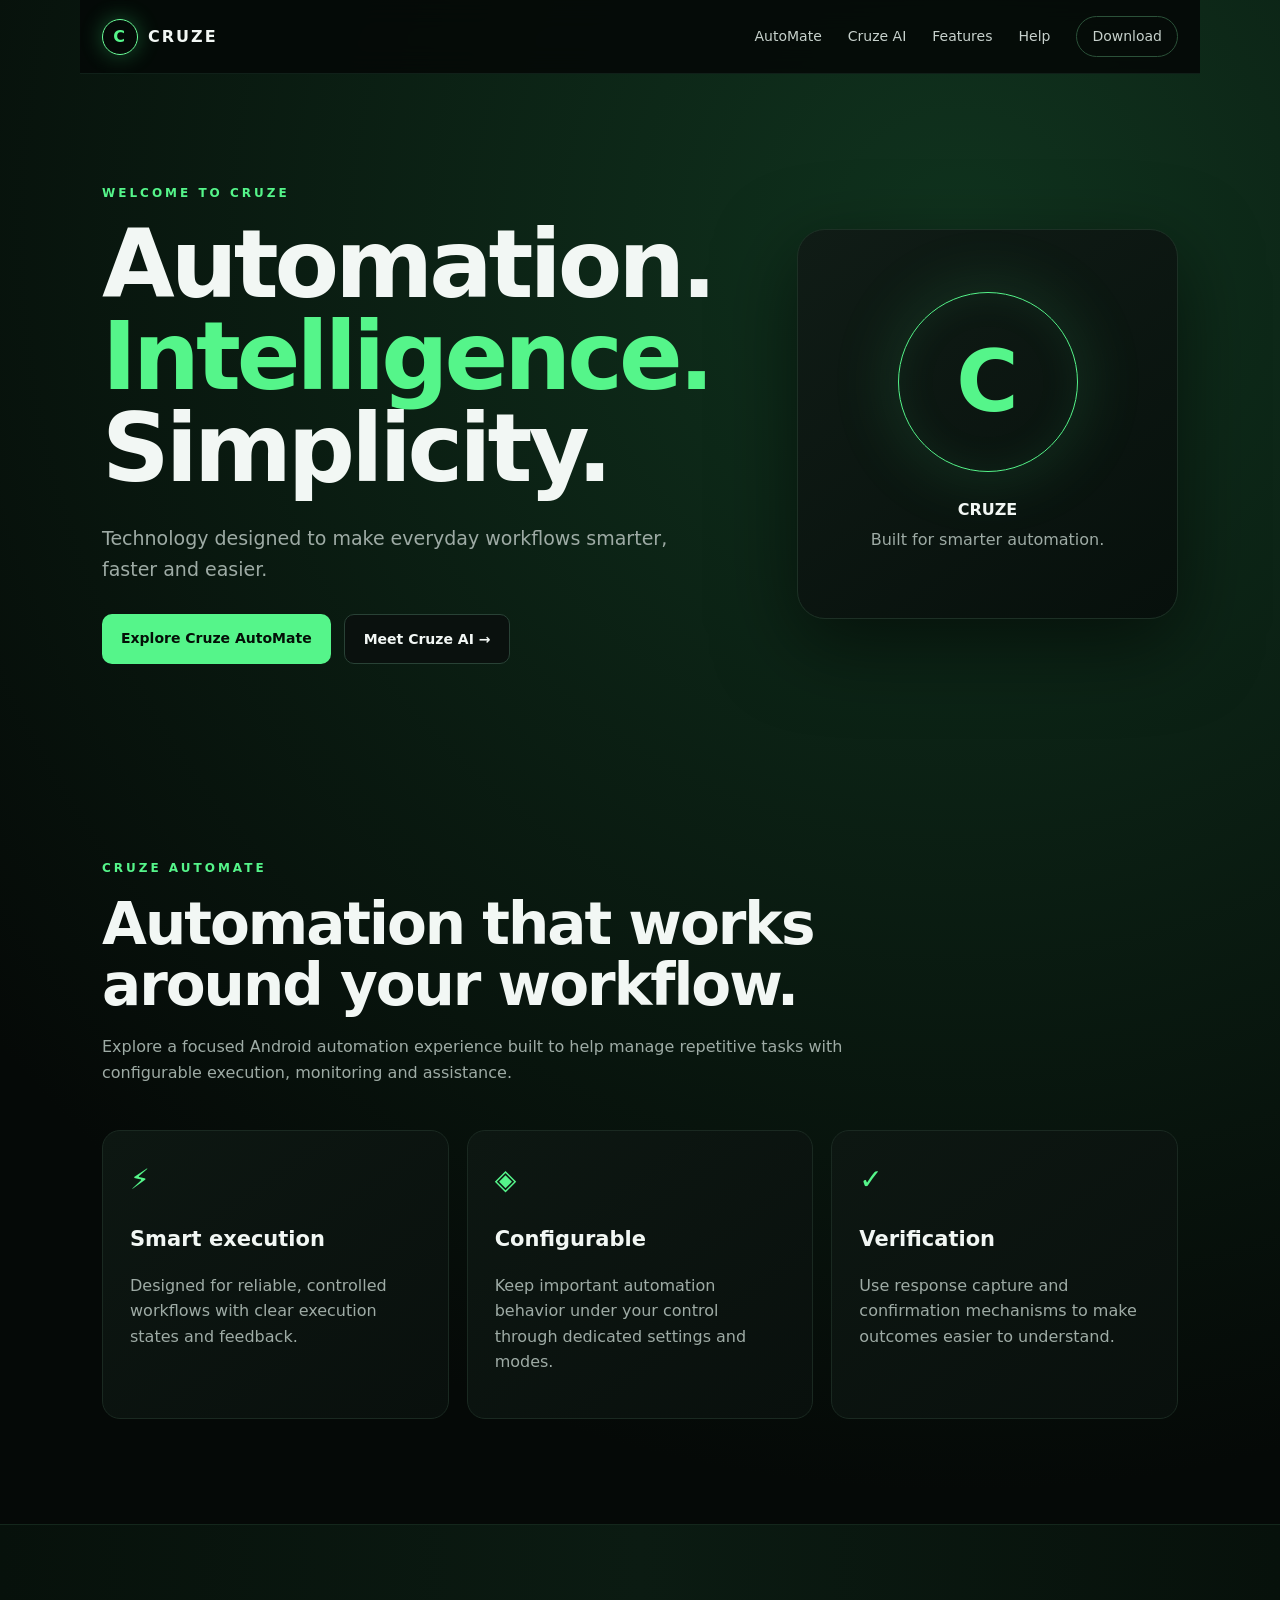
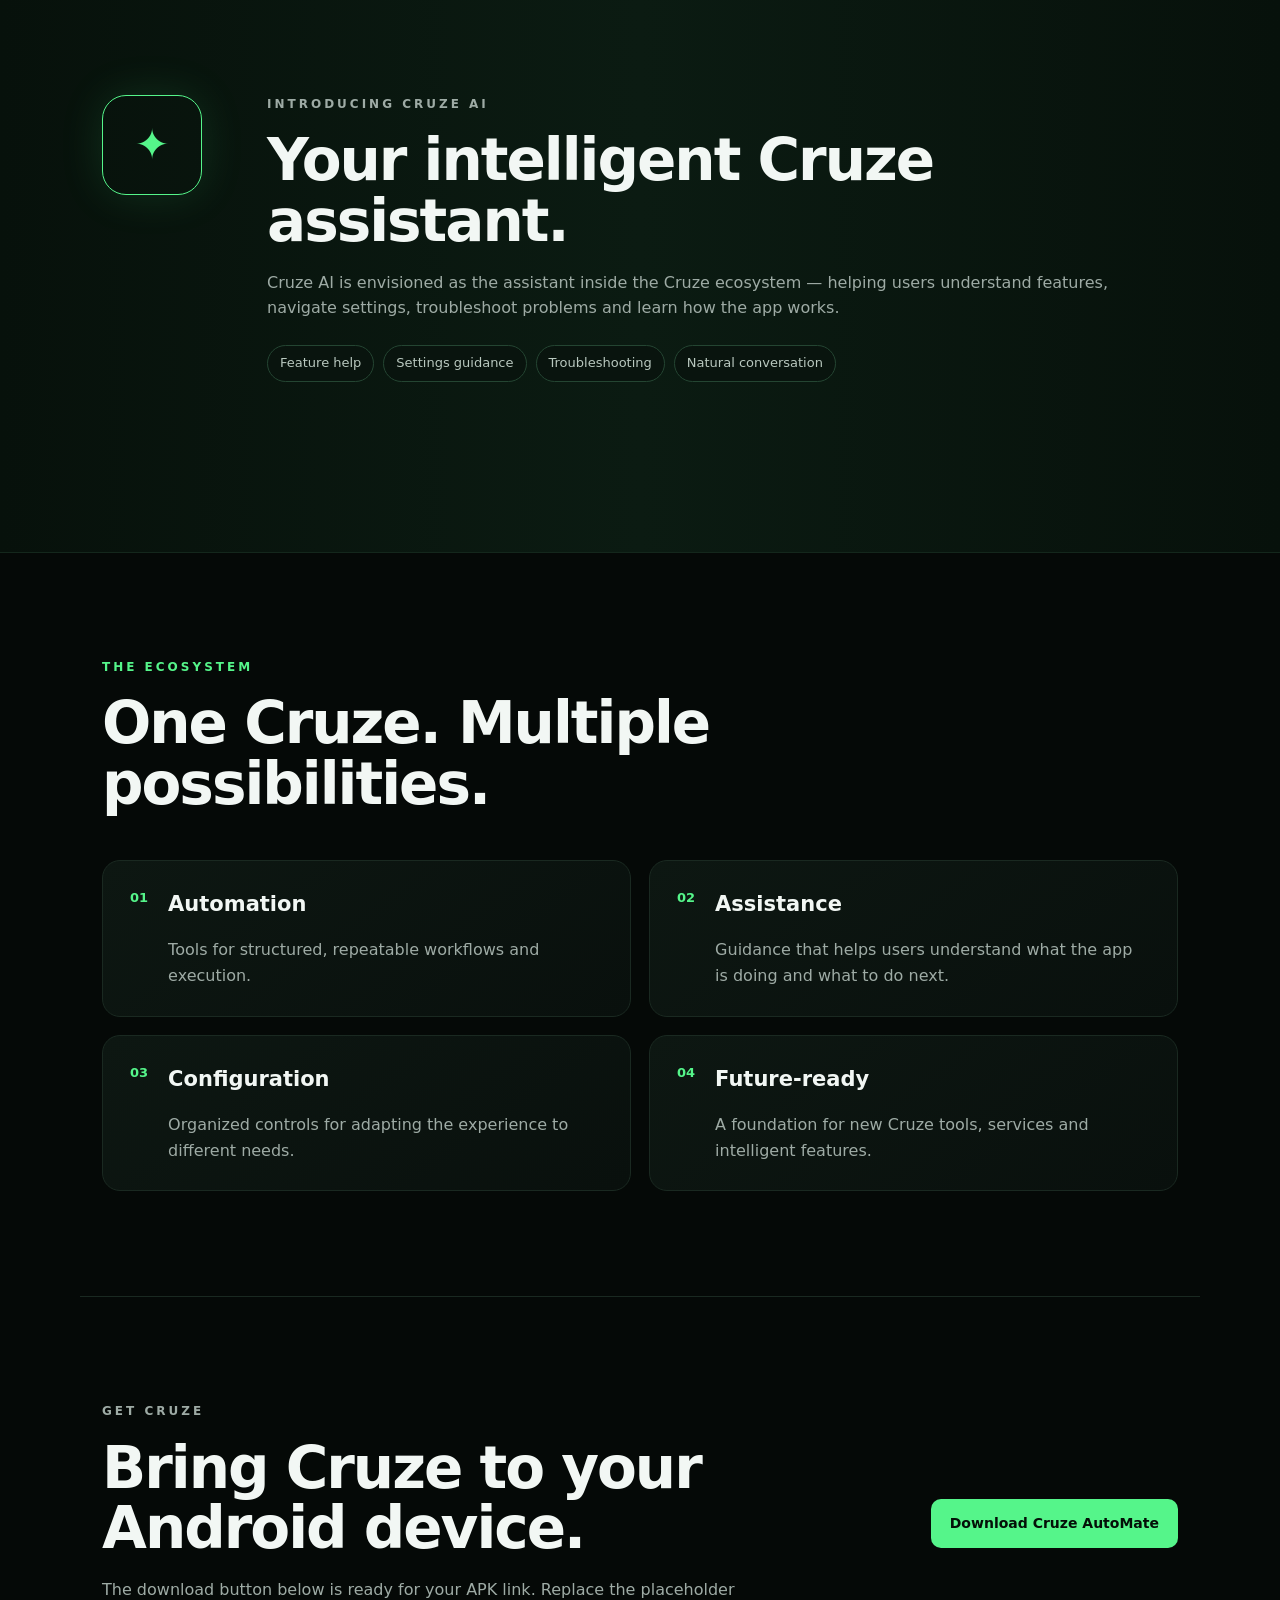
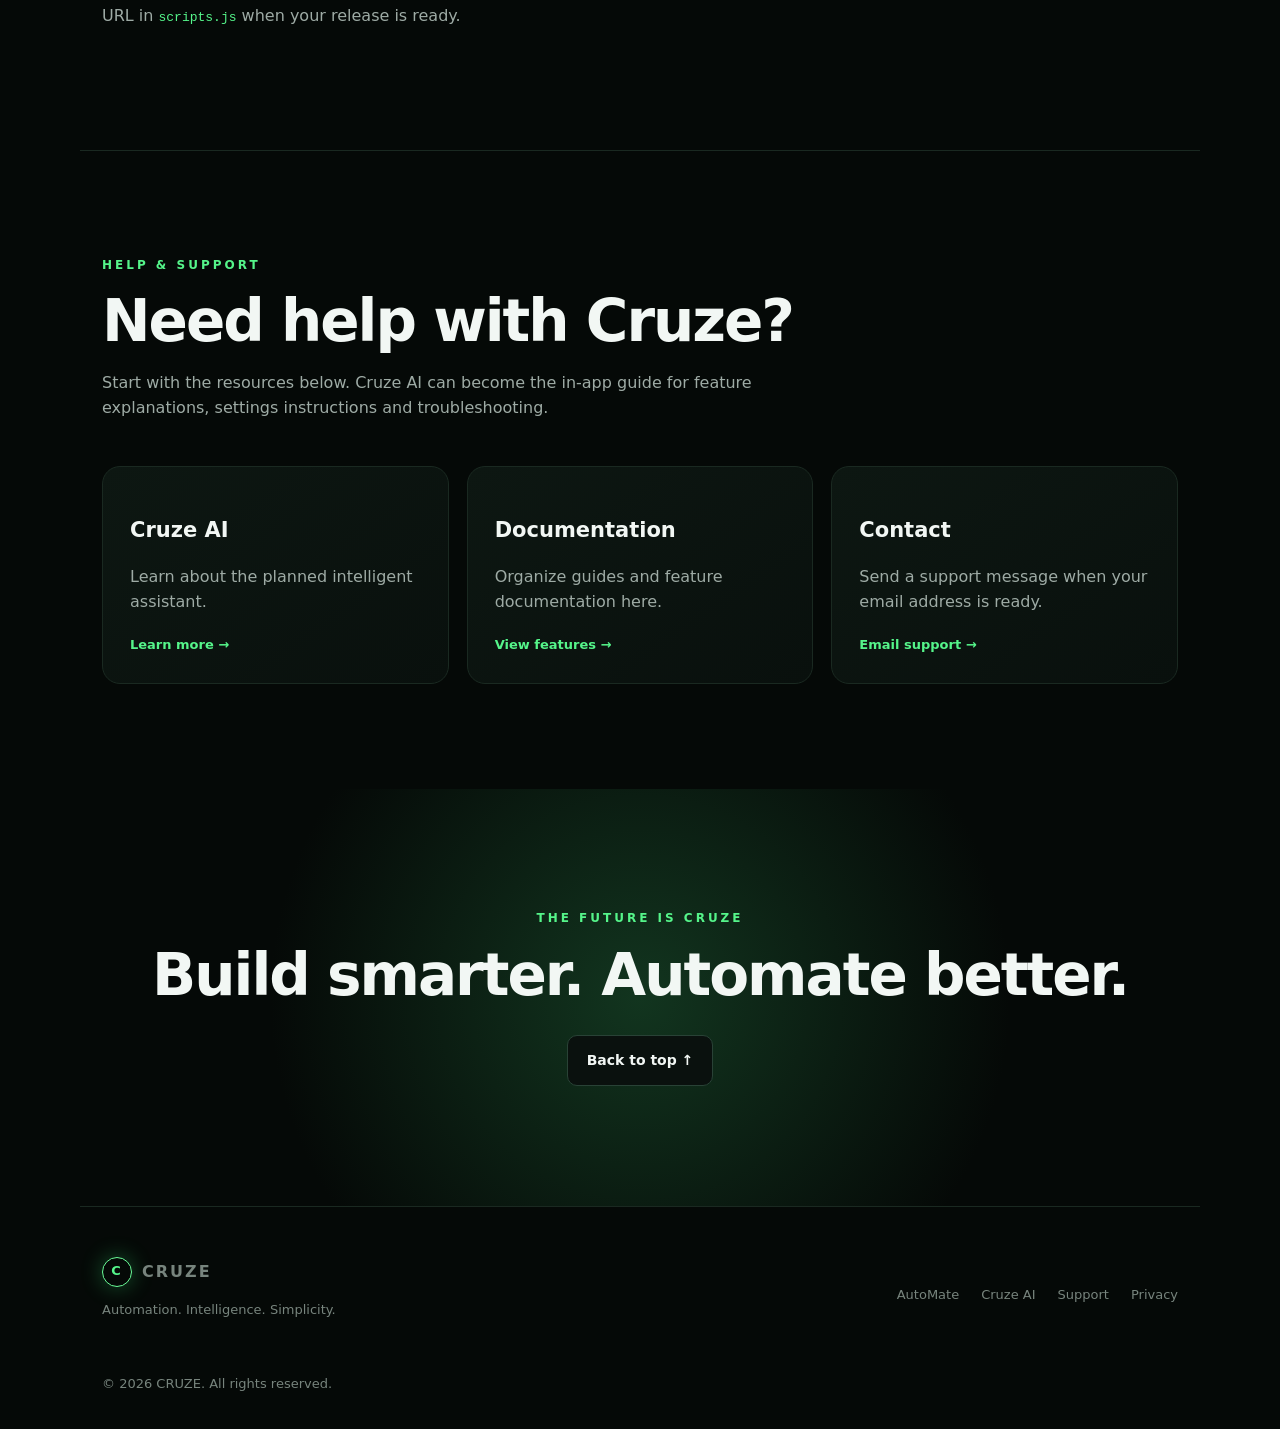
==== index.html @ 46cbb328 "Add files via upload" ====
<!doctype html>
<html lang="en">
<head>
  <meta charset="utf-8">
  <meta name="viewport" content="width=device-width,initial-scale=1">
  <meta name="theme-color" content="#08100d">
  <meta name="description" content="CRUZE — intelligent automation, assistance and tools. Explore Cruze AutoMate and Cruze AI.">
  <title>CRUZE — Automation. Intelligence. Simplicity.</title>
  <link rel="stylesheet" href="styles.css">
</head>
<body>
<header class="nav">
  <a class="brand" href="#home" aria-label="CRUZE home"><span class="logo">C</span><span>CRUZE</span></a>
  <button class="menu" aria-label="Open menu" aria-expanded="false">☰</button>
  <nav>
    <a href="#automate">AutoMate</a>
    <a href="#ai">Cruze AI</a>
    <a href="#features">Features</a>
    <a href="#help">Help</a>
    <a class="nav-btn" href="#download">Download</a>
  </nav>
</header>

<main>
<section id="home" class="hero">
  <div class="hero-copy">
    <p class="eyebrow">WELCOME TO CRUZE</p>
    <h1>Automation.<br><span>Intelligence.</span><br>Simplicity.</h1>
    <p class="lead">Technology designed to make everyday workflows smarter, faster and easier.</p>
    <div class="actions">
      <a class="btn primary" href="#download">Explore Cruze AutoMate</a>
      <a class="btn ghost" href="#ai">Meet Cruze AI →</a>
    </div>
  </div>
  <div class="hero-card">
    <div class="orb">C</div>
    <div>
      <strong>CRUZE</strong>
      <p>Built for smarter automation.</p>
    </div>
  </div>
</section>

<section id="automate" class="section">
  <div class="section-head"><p class="eyebrow">CRUZE AUTOMATE</p><h2>Automation that works around your workflow.</h2><p>Explore a focused Android automation experience built to help manage repetitive tasks with configurable execution, monitoring and assistance.</p></div>
  <div class="grid three">
    <article class="card"><span class="icon">⚡</span><h3>Smart execution</h3><p>Designed for reliable, controlled workflows with clear execution states and feedback.</p></article>
    <article class="card"><span class="icon">◈</span><h3>Configurable</h3><p>Keep important automation behavior under your control through dedicated settings and modes.</p></article>
    <article class="card"><span class="icon">✓</span><h3>Verification</h3><p>Use response capture and confirmation mechanisms to make outcomes easier to understand.</p></article>
  </div>
</section>

<section id="ai" class="section ai-section">
  <div class="ai-box">
    <div class="ai-mark">✦</div>
    <div>
      <p class="eyebrow">INTRODUCING CRUZE AI</p>
      <h2>Your intelligent Cruze assistant.</h2>
      <p>Cruze AI is envisioned as the assistant inside the Cruze ecosystem — helping users understand features, navigate settings, troubleshoot problems and learn how the app works.</p>
      <div class="pills"><span>Feature help</span><span>Settings guidance</span><span>Troubleshooting</span><span>Natural conversation</span></div>
    </div>
  </div>
</section>

<section id="features" class="section">
  <div class="section-head"><p class="eyebrow">THE ECOSYSTEM</p><h2>One Cruze. Multiple possibilities.</h2></div>
  <div class="grid two">
    <article class="feature"><div class="feature-num">01</div><div><h3>Automation</h3><p>Tools for structured, repeatable workflows and execution.</p></div></article>
    <article class="feature"><div class="feature-num">02</div><div><h3>Assistance</h3><p>Guidance that helps users understand what the app is doing and what to do next.</p></div></article>
    <article class="feature"><div class="feature-num">03</div><div><h3>Configuration</h3><p>Organized controls for adapting the experience to different needs.</p></div></article>
    <article class="feature"><div class="feature-num">04</div><div><h3>Future-ready</h3><p>A foundation for new Cruze tools, services and intelligent features.</p></div></article>
  </div>
</section>

<section id="download" class="section download">
  <div>
    <p class="eyebrow">GET CRUZE</p>
    <h2>Bring Cruze to your Android device.</h2>
    <p>The download button below is ready for your APK link. Replace the placeholder URL in <code>scripts.js</code> when your release is ready.</p>
  </div>
  <a class="btn primary big" href="#" id="downloadBtn">Download Cruze AutoMate</a>
</section>

<section id="help" class="section">
  <div class="section-head"><p class="eyebrow">HELP & SUPPORT</p><h2>Need help with Cruze?</h2><p>Start with the resources below. Cruze AI can become the in-app guide for feature explanations, settings instructions and troubleshooting.</p></div>
  <div class="grid three">
    <a class="card link-card" href="#ai"><h3>Cruze AI</h3><p>Learn about the planned intelligent assistant.</p><b>Learn more →</b></a>
    <a class="card link-card" href="#features"><h3>Documentation</h3><p>Organize guides and feature documentation here.</p><b>View features →</b></a>
    <a class="card link-card" href="mailto:support@cruze.co.ke"><h3>Contact</h3><p>Send a support message when your email address is ready.</p><b>Email support →</b></a>
  </div>
</section>

<section class="cta">
  <p class="eyebrow">THE FUTURE IS CRUZE</p>
  <h2>Build smarter. Automate better.</h2>
  <a class="btn ghost" href="#home">Back to top ↑</a>
</section>
</main>

<footer>
  <div><a class="brand" href="#home"><span class="logo small">C</span><span>CRUZE</span></a><p>Automation. Intelligence. Simplicity.</p></div>
  <div class="footer-links"><a href="#automate">AutoMate</a><a href="#ai">Cruze AI</a><a href="#help">Support</a><a href="privacy.html">Privacy</a></div>
  <p class="copyright">© <span id="year"></span> CRUZE. All rights reserved.</p>
</footer>
<script src="scripts.js"></script>
</body>
</html>
---- styles.css ----
:root{--bg:#050907;--panel:#0b1210;--panel2:#0f1915;--text:#f2f7f4;--muted:#9eaba5;--green:#55f58a;--line:#1a2921;--max:1120px}
*{box-sizing:border-box}html{scroll-behavior:smooth}body{margin:0;background:radial-gradient(circle at 75% 5%,#10331e 0,transparent 28%),var(--bg);color:var(--text);font-family:Inter,ui-sans-serif,system-ui,-apple-system,BlinkMacSystemFont,"Segoe UI",sans-serif;line-height:1.6}a{color:inherit;text-decoration:none}.nav{height:74px;display:flex;align-items:center;justify-content:space-between;max-width:var(--max);margin:auto;padding:0 22px;position:sticky;top:0;z-index:20;background:#050907e8;backdrop-filter:blur(14px);border-bottom:1px solid #102019}.brand{display:flex;align-items:center;gap:10px;font-weight:900;letter-spacing:2px}.logo{width:36px;height:36px;border:1px solid #6aff99;border-radius:50%;display:grid;place-items:center;color:var(--green);box-shadow:0 0 22px #39e87855}.logo.small{width:30px;height:30px;font-size:13px}.nav nav{display:flex;gap:26px;align-items:center}.nav nav a{color:#c7d1cc;font-size:14px}.nav nav a:hover{color:var(--green)}.nav-btn{border:1px solid #2b5139;border-radius:999px;padding:8px 15px!important}.menu{display:none;background:none;border:0;color:white;font-size:25px}
.hero{max-width:var(--max);min-height:680px;margin:auto;padding:100px 22px 80px;display:grid;grid-template-columns:1.25fr .75fr;align-items:center;gap:60px}.eyebrow{font-size:12px;font-weight:800;letter-spacing:3px;color:var(--green);margin:0 0 16px}.hero h1{font-size:clamp(54px,8vw,94px);line-height:.98;letter-spacing:-4px;margin:0 0 28px}.hero h1 span{color:var(--green)}.lead{max-width:590px;color:var(--muted);font-size:19px}.actions{display:flex;gap:13px;flex-wrap:wrap;margin-top:30px}.btn{display:inline-block;border-radius:10px;padding:13px 19px;font-weight:800;font-size:14px}.primary{background:var(--green);color:#041008}.primary:hover{box-shadow:0 0 28px #55f58a44}.ghost{border:1px solid #294236;background:#0a110e}.hero-card{min-height:390px;border:1px solid #1d3025;border-radius:28px;background:linear-gradient(145deg,#101c16,#07100c);display:flex;flex-direction:column;justify-content:center;align-items:center;text-align:center;box-shadow:0 25px 80px #0008}.orb{width:180px;height:180px;border-radius:50%;display:grid;place-items:center;font-size:85px;font-weight:900;color:var(--green);border:1px solid #55f58a;box-shadow:0 0 70px #55f58a25, inset 0 0 40px #55f58a12;margin-bottom:25px}.hero-card p{color:var(--muted);margin:4px}
.section{max-width:var(--max);margin:auto;padding:105px 22px}.section-head{max-width:760px;margin-bottom:45px}.section h2,.cta h2{font-size:clamp(34px,5vw,58px);line-height:1.05;letter-spacing:-2px;margin:0 0 18px}.section-head>p:not(.eyebrow),.ai-box p,.feature p,.card p{color:var(--muted)}.grid{display:grid;gap:18px}.three{grid-template-columns:repeat(3,1fr)}.two{grid-template-columns:repeat(2,1fr)}.card,.feature{background:linear-gradient(145deg,#0d1712,#09100d);border:1px solid var(--line);border-radius:18px;padding:27px;transition:.2s}.card:hover,.feature:hover{transform:translateY(-3px);border-color:#2e5b40}.icon{font-size:28px;color:var(--green)}.card h3,.feature h3{font-size:21px;margin:20px 0 7px}.ai-section{max-width:none;background:linear-gradient(90deg,#07110b,#0b1b12,#07110b);border-top:1px solid #14271c;border-bottom:1px solid #14271c}.ai-box{max-width:var(--max);margin:auto;padding:65px 22px;display:grid;grid-template-columns:130px 1fr;gap:35px;align-items:start}.ai-mark{width:100px;height:100px;border:1px solid var(--green);border-radius:24px;display:grid;place-items:center;color:var(--green);font-size:42px;box-shadow:0 0 45px #55f58a1f}.pills{display:flex;gap:9px;flex-wrap:wrap;margin-top:24px}.pills span{border:1px solid #244532;background:#09140e;border-radius:999px;padding:7px 12px;color:#b9c8bf;font-size:13px}.feature{display:flex;gap:20px}.feature-num{color:var(--green);font-weight:900;font-size:13px}.feature h3{margin:0}.feature p{margin-bottom:0}.download{display:flex;justify-content:space-between;align-items:center;gap:30px;border-top:1px solid var(--line);border-bottom:1px solid var(--line)}.download h2{max-width:650px}.download p{color:var(--muted);max-width:650px}code{color:var(--green)}.big{white-space:nowrap}.link-card{display:block}.link-card b{color:var(--green);font-size:13px}.cta{text-align:center;padding:120px 22px;background:radial-gradient(circle,#12351f 0,transparent 55%)}.cta .btn{margin-top:12px}footer{max-width:var(--max);margin:auto;padding:50px 22px 35px;border-top:1px solid var(--line);display:grid;grid-template-columns:1fr auto;gap:25px;color:#77847d}footer p{font-size:13px}.footer-links{display:flex;gap:22px;align-items:center;font-size:13px}.copyright{grid-column:1/-1;margin:15px 0 0}
@media(max-width:800px){.nav nav{display:none;position:absolute;left:0;right:0;top:74px;background:#07100c;padding:18px 22px;border-bottom:1px solid var(--line);flex-direction:column;align-items:stretch}.nav nav.open{display:flex}.menu{display:block}.hero{grid-template-columns:1fr;padding-top:70px}.hero-card{min-height:300px}.three,.two{grid-template-columns:1fr}.ai-box{grid-template-columns:1fr}.download{display:block}.download .btn{margin-top:20px}.footer-links{flex-wrap:wrap;justify-content:flex-end}}
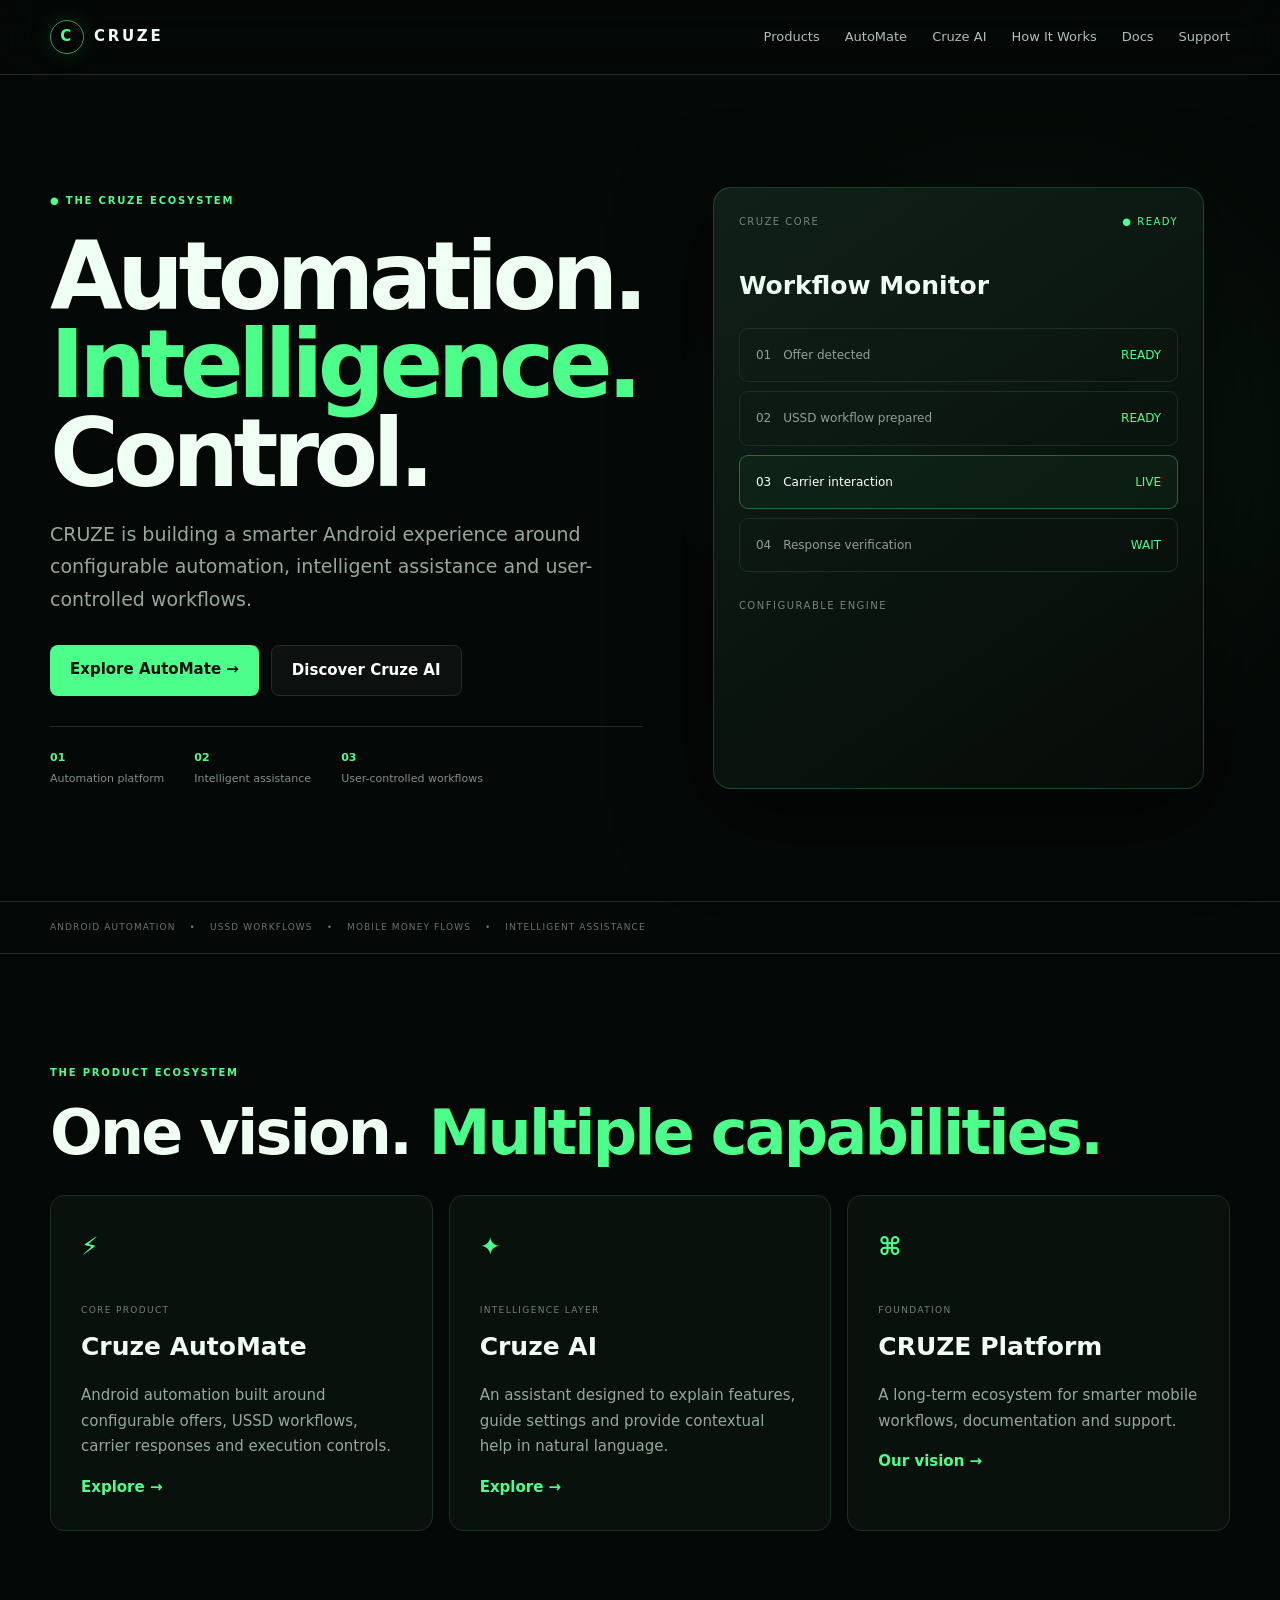
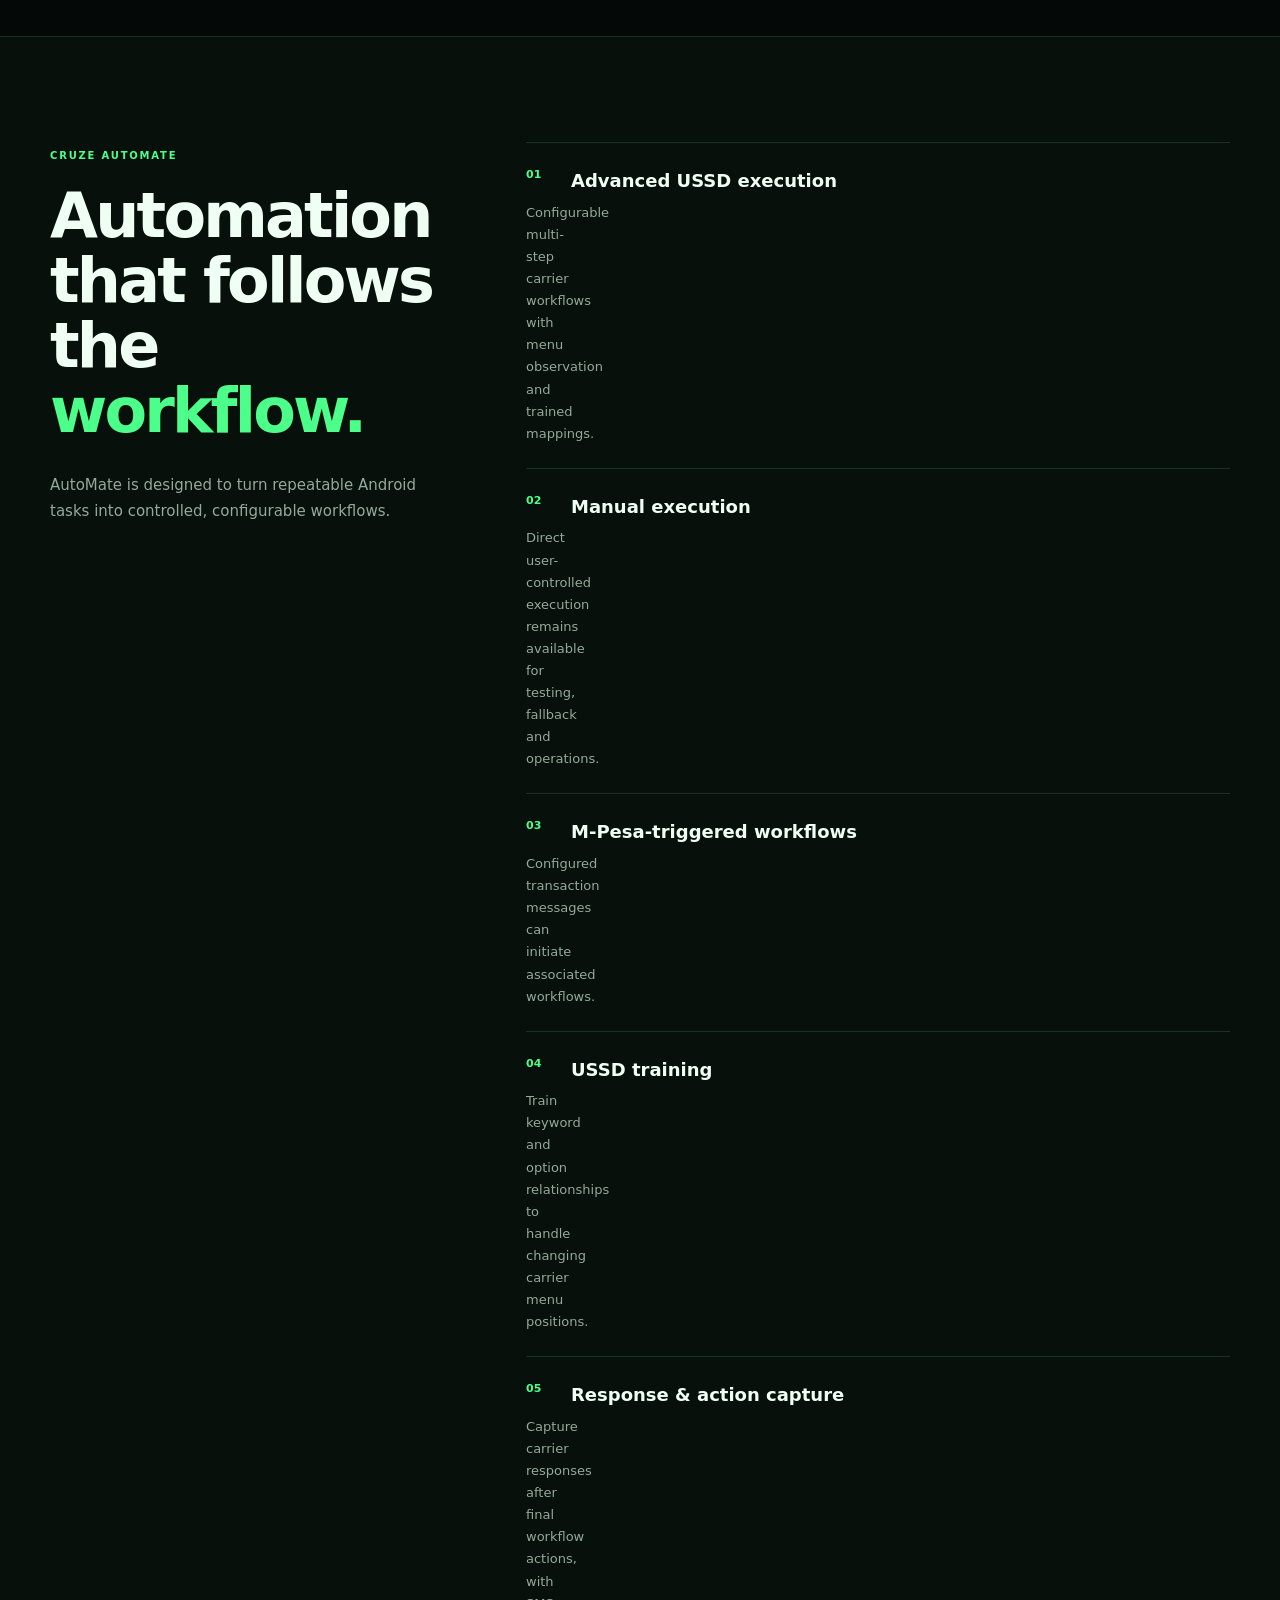
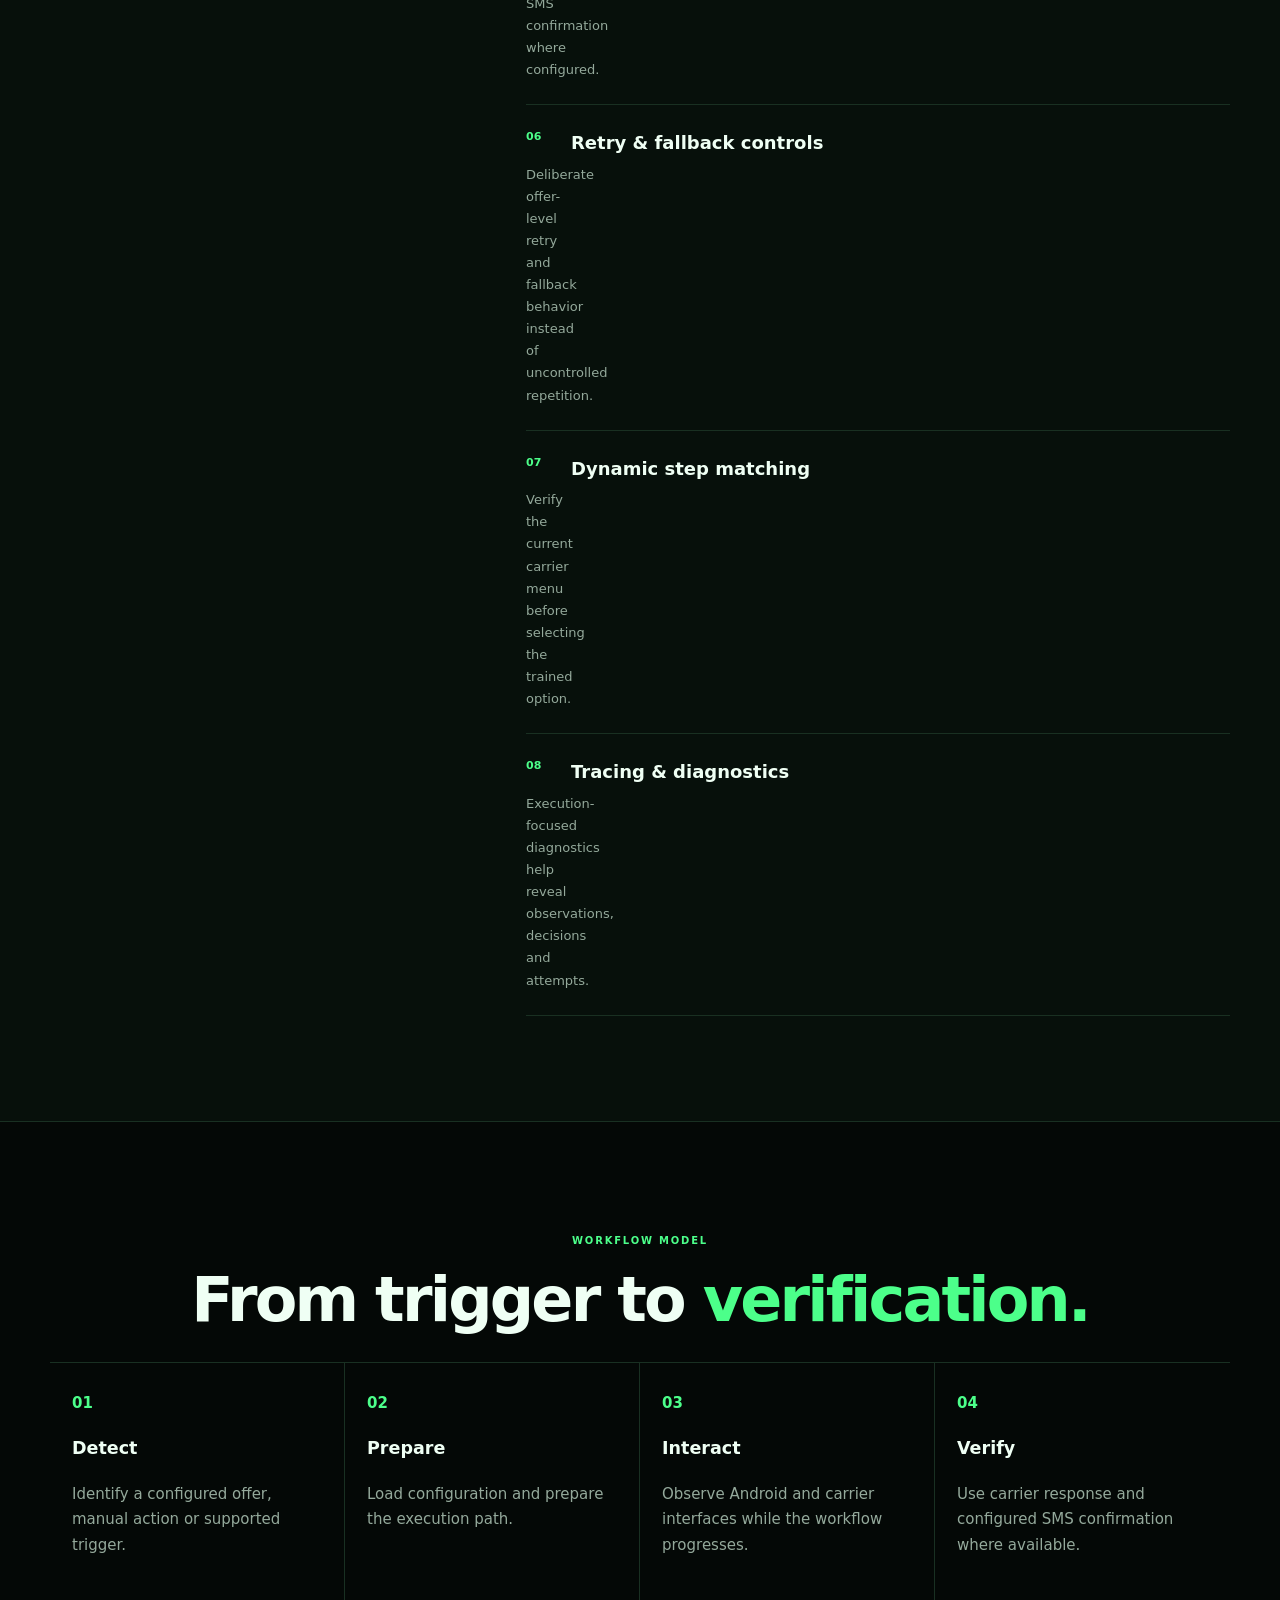
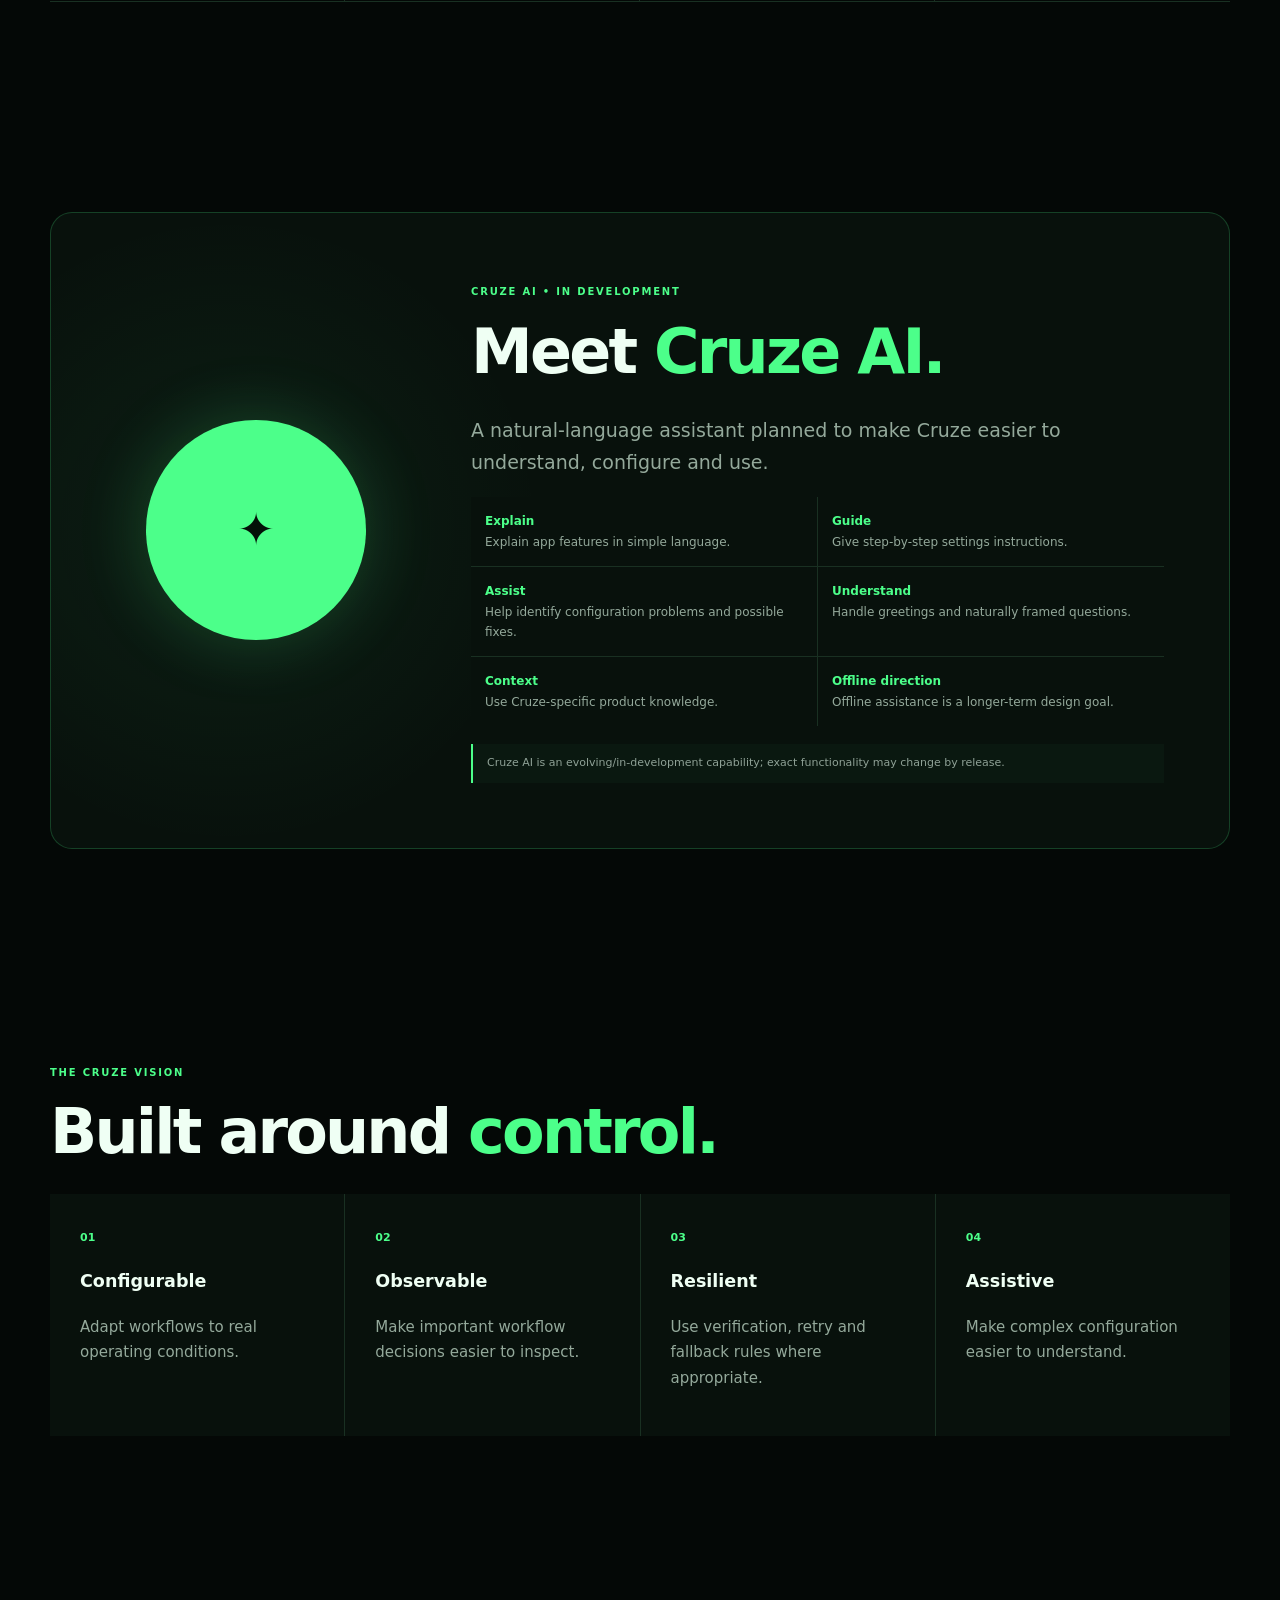
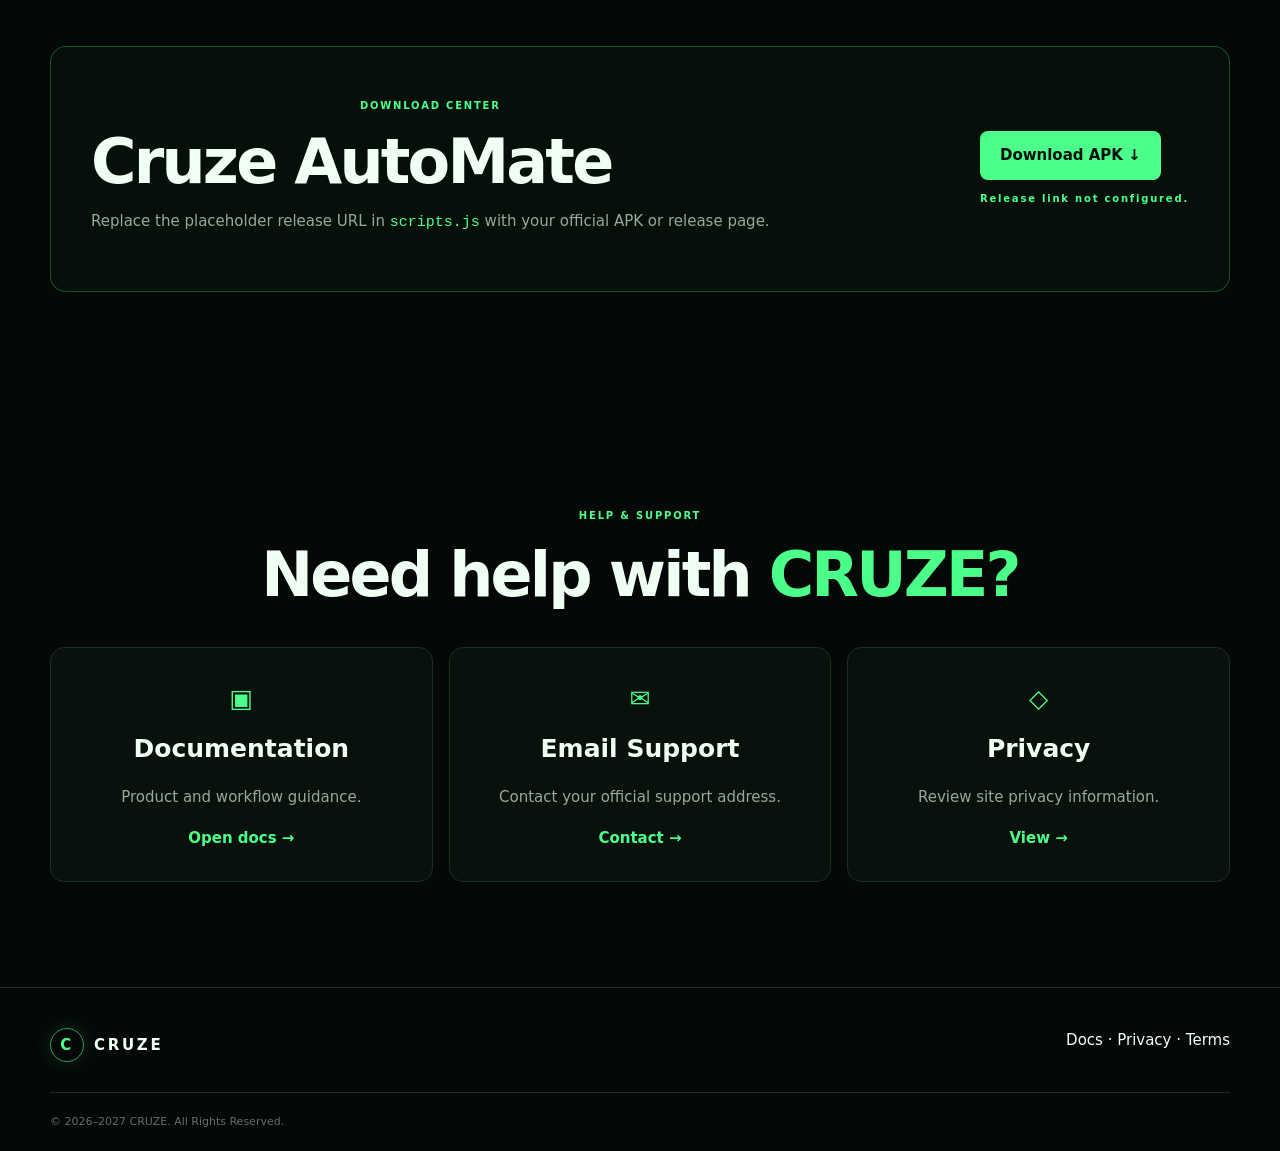
==== commit 88cd0cad: "Add files via upload" ====
--- a/index.html
+++ b/index.html
@@ -1,107 +1,22 @@
-<!doctype html>
-<html lang="en">
-<head>
-  <meta charset="utf-8">
-  <meta name="viewport" content="width=device-width,initial-scale=1">
-  <meta name="theme-color" content="#08100d">
-  <meta name="description" content="CRUZE — intelligent automation, assistance and tools. Explore Cruze AutoMate and Cruze AI.">
-  <title>CRUZE — Automation. Intelligence. Simplicity.</title>
-  <link rel="stylesheet" href="styles.css">
-</head>
-<body>
-<header class="nav">
-  <a class="brand" href="#home" aria-label="CRUZE home"><span class="logo">C</span><span>CRUZE</span></a>
-  <button class="menu" aria-label="Open menu" aria-expanded="false">☰</button>
-  <nav>
-    <a href="#automate">AutoMate</a>
-    <a href="#ai">Cruze AI</a>
-    <a href="#features">Features</a>
-    <a href="#help">Help</a>
-    <a class="nav-btn" href="#download">Download</a>
-  </nav>
-</header>
-
-<main>
-<section id="home" class="hero">
-  <div class="hero-copy">
-    <p class="eyebrow">WELCOME TO CRUZE</p>
-    <h1>Automation.<br><span>Intelligence.</span><br>Simplicity.</h1>
-    <p class="lead">Technology designed to make everyday workflows smarter, faster and easier.</p>
-    <div class="actions">
-      <a class="btn primary" href="#download">Explore Cruze AutoMate</a>
-      <a class="btn ghost" href="#ai">Meet Cruze AI →</a>
-    </div>
-  </div>
-  <div class="hero-card">
-    <div class="orb">C</div>
-    <div>
-      <strong>CRUZE</strong>
-      <p>Built for smarter automation.</p>
-    </div>
-  </div>
-</section>
-
-<section id="automate" class="section">
-  <div class="section-head"><p class="eyebrow">CRUZE AUTOMATE</p><h2>Automation that works around your workflow.</h2><p>Explore a focused Android automation experience built to help manage repetitive tasks with configurable execution, monitoring and assistance.</p></div>
-  <div class="grid three">
-    <article class="card"><span class="icon">⚡</span><h3>Smart execution</h3><p>Designed for reliable, controlled workflows with clear execution states and feedback.</p></article>
-    <article class="card"><span class="icon">◈</span><h3>Configurable</h3><p>Keep important automation behavior under your control through dedicated settings and modes.</p></article>
-    <article class="card"><span class="icon">✓</span><h3>Verification</h3><p>Use response capture and confirmation mechanisms to make outcomes easier to understand.</p></article>
-  </div>
-</section>
-
-<section id="ai" class="section ai-section">
-  <div class="ai-box">
-    <div class="ai-mark">✦</div>
-    <div>
-      <p class="eyebrow">INTRODUCING CRUZE AI</p>
-      <h2>Your intelligent Cruze assistant.</h2>
-      <p>Cruze AI is envisioned as the assistant inside the Cruze ecosystem — helping users understand features, navigate settings, troubleshoot problems and learn how the app works.</p>
-      <div class="pills"><span>Feature help</span><span>Settings guidance</span><span>Troubleshooting</span><span>Natural conversation</span></div>
-    </div>
-  </div>
-</section>
-
-<section id="features" class="section">
-  <div class="section-head"><p class="eyebrow">THE ECOSYSTEM</p><h2>One Cruze. Multiple possibilities.</h2></div>
-  <div class="grid two">
-    <article class="feature"><div class="feature-num">01</div><div><h3>Automation</h3><p>Tools for structured, repeatable workflows and execution.</p></div></article>
-    <article class="feature"><div class="feature-num">02</div><div><h3>Assistance</h3><p>Guidance that helps users understand what the app is doing and what to do next.</p></div></article>
-    <article class="feature"><div class="feature-num">03</div><div><h3>Configuration</h3><p>Organized controls for adapting the experience to different needs.</p></div></article>
-    <article class="feature"><div class="feature-num">04</div><div><h3>Future-ready</h3><p>A foundation for new Cruze tools, services and intelligent features.</p></div></article>
-  </div>
-</section>
-
-<section id="download" class="section download">
-  <div>
-    <p class="eyebrow">GET CRUZE</p>
-    <h2>Bring Cruze to your Android device.</h2>
-    <p>The download button below is ready for your APK link. Replace the placeholder URL in <code>scripts.js</code> when your release is ready.</p>
-  </div>
-  <a class="btn primary big" href="#" id="downloadBtn">Download Cruze AutoMate</a>
-</section>
-
-<section id="help" class="section">
-  <div class="section-head"><p class="eyebrow">HELP & SUPPORT</p><h2>Need help with Cruze?</h2><p>Start with the resources below. Cruze AI can become the in-app guide for feature explanations, settings instructions and troubleshooting.</p></div>
-  <div class="grid three">
-    <a class="card link-card" href="#ai"><h3>Cruze AI</h3><p>Learn about the planned intelligent assistant.</p><b>Learn more →</b></a>
-    <a class="card link-card" href="#features"><h3>Documentation</h3><p>Organize guides and feature documentation here.</p><b>View features →</b></a>
-    <a class="card link-card" href="mailto:support@cruze.co.ke"><h3>Contact</h3><p>Send a support message when your email address is ready.</p><b>Email support →</b></a>
-  </div>
-</section>
-
-<section class="cta">
-  <p class="eyebrow">THE FUTURE IS CRUZE</p>
-  <h2>Build smarter. Automate better.</h2>
-  <a class="btn ghost" href="#home">Back to top ↑</a>
-</section>
-</main>
-
-<footer>
-  <div><a class="brand" href="#home"><span class="logo small">C</span><span>CRUZE</span></a><p>Automation. Intelligence. Simplicity.</p></div>
-  <div class="footer-links"><a href="#automate">AutoMate</a><a href="#ai">Cruze AI</a><a href="#help">Support</a><a href="privacy.html">Privacy</a></div>
-  <p class="copyright">© <span id="year"></span> CRUZE. All rights reserved.</p>
-</footer>
-<script src="scripts.js"></script>
-</body>
-</html>+<!doctype html><html lang="en"><head><meta charset="utf-8"><meta name="viewport" content="width=device-width,initial-scale=1"><meta name="theme-color" content="#06110c"><meta name="description" content="CRUZE — Automation. Intelligence. Control."><title>CRUZE | Automation. Intelligence. Control.</title><link rel="stylesheet" href="styles.css"></head><body>
+<header><div class="wrap nav"><a class="brand" href="#top"><i>C</i>CRUZE</a><button id="menu">☰</button><nav id="links"><a href="#products">Products</a><a href="#automate">AutoMate</a><a href="#ai">Cruze AI</a><a href="#how">How It Works</a><a href="documentation.html">Docs</a><a href="#support">Support</a></nav></div></header>
+<main id="top">
+<section class="hero"><div class="wrap hero-grid"><div><small>● THE CRUZE ECOSYSTEM</small><h1>Automation.<br><span>Intelligence.</span><br>Control.</h1><p>CRUZE is building a smarter Android experience around configurable automation, intelligent assistance and user-controlled workflows.</p><div class="actions"><a class="btn" href="#automate">Explore AutoMate →</a><a class="btn ghost" href="#ai">Discover Cruze AI</a></div><div class="stats"><b>01<em>Automation platform</em></b><b>02<em>Intelligent assistance</em></b><b>03<em>User-controlled workflows</em></b></div></div><div class="console"><div class="top">CRUZE CORE <span>● READY</span></div><h3>Workflow Monitor</h3><div class="row">01　Offer detected <span>READY</span></div><div class="row">02　USSD workflow prepared <span>READY</span></div><div class="row active">03　Carrier interaction <span>LIVE</span></div><div class="row">04　Response verification <span>WAIT</span></div><div class="bottom">CONFIGURABLE ENGINE</div></div></div></section>
+<div class="strip"><div class="wrap">ANDROID AUTOMATION　 •　 USSD WORKFLOWS　 •　 MOBILE MONEY FLOWS　 •　 INTELLIGENT ASSISTANCE</div></div>
+<section class="section" id="products"><div class="wrap"><small>THE PRODUCT ECOSYSTEM</small><h2>One vision. <span>Multiple capabilities.</span></h2><div class="cards"><article><strong>⚡</strong><label>CORE PRODUCT</label><h3>Cruze AutoMate</h3><p>Android automation built around configurable offers, USSD workflows, carrier responses and execution controls.</p><a href="#automate">Explore →</a></article><article><strong>✦</strong><label>INTELLIGENCE LAYER</label><h3>Cruze AI</h3><p>An assistant designed to explain features, guide settings and provide contextual help in natural language.</p><a href="#ai">Explore →</a></article><article><strong>⌘</strong><label>FOUNDATION</label><h3>CRUZE Platform</h3><p>A long-term ecosystem for smarter mobile workflows, documentation and support.</p><a href="#vision">Our vision →</a></article></div></div></section>
+<section class="section dark" id="automate"><div class="wrap split"><div><small>CRUZE AUTOMATE</small><h2>Automation that follows the <span>workflow.</span></h2><p>AutoMate is designed to turn repeatable Android tasks into controlled, configurable workflows.</p></div><div class="features">
+<div><b>01</b><h3>Advanced USSD execution</h3><p>Configurable multi-step carrier workflows with menu observation and trained mappings.</p></div>
+<div><b>02</b><h3>Manual execution</h3><p>Direct user-controlled execution remains available for testing, fallback and operations.</p></div>
+<div><b>03</b><h3>M-Pesa-triggered workflows</h3><p>Configured transaction messages can initiate associated workflows.</p></div>
+<div><b>04</b><h3>USSD training</h3><p>Train keyword and option relationships to handle changing carrier menu positions.</p></div>
+<div><b>05</b><h3>Response & action capture</h3><p>Capture carrier responses after final workflow actions, with SMS confirmation where configured.</p></div>
+<div><b>06</b><h3>Retry & fallback controls</h3><p>Deliberate offer-level retry and fallback behavior instead of uncontrolled repetition.</p></div>
+<div><b>07</b><h3>Dynamic step matching</h3><p>Verify the current carrier menu before selecting the trained option.</p></div>
+<div><b>08</b><h3>Tracing & diagnostics</h3><p>Execution-focused diagnostics help reveal observations, decisions and attempts.</p></div>
+</div></div></section>
+<section class="section" id="how"><div class="wrap center"><small>WORKFLOW MODEL</small><h2>From trigger to <span>verification.</span></h2><div class="steps"><div><b>01</b><h3>Detect</h3><p>Identify a configured offer, manual action or supported trigger.</p></div><div><b>02</b><h3>Prepare</h3><p>Load configuration and prepare the execution path.</p></div><div><b>03</b><h3>Interact</h3><p>Observe Android and carrier interfaces while the workflow progresses.</p></div><div><b>04</b><h3>Verify</h3><p>Use carrier response and configured SMS confirmation where available.</p></div></div></div></section>
+<section class="section ai"><div class="wrap ai-box"><div class="orb">✦</div><div><small>CRUZE AI • IN DEVELOPMENT</small><h2>Meet <span>Cruze AI.</span></h2><p class="lead">A natural-language assistant planned to make Cruze easier to understand, configure and use.</p><div class="ai-grid"><p><b>Explain</b><br>Explain app features in simple language.</p><p><b>Guide</b><br>Give step-by-step settings instructions.</p><p><b>Assist</b><br>Help identify configuration problems and possible fixes.</p><p><b>Understand</b><br>Handle greetings and naturally framed questions.</p><p><b>Context</b><br>Use Cruze-specific product knowledge.</p><p><b>Offline direction</b><br>Offline assistance is a longer-term design goal.</p></div><aside>Cruze AI is an evolving/in-development capability; exact functionality may change by release.</aside></div></div></section>
+<section class="section" id="vision"><div class="wrap"><small>THE CRUZE VISION</small><h2>Built around <span>control.</span></h2><div class="principles"><div><b>01</b><h3>Configurable</h3><p>Adapt workflows to real operating conditions.</p></div><div><b>02</b><h3>Observable</h3><p>Make important workflow decisions easier to inspect.</p></div><div><b>03</b><h3>Resilient</h3><p>Use verification, retry and fallback rules where appropriate.</p></div><div><b>04</b><h3>Assistive</h3><p>Make complex configuration easier to understand.</p></div></div></div></section>
+<section class="section download" id="download"><div class="wrap dl"><div><small>DOWNLOAD CENTER</small><h2>Cruze AutoMate</h2><p>Replace the placeholder release URL in <code>scripts.js</code> with your official APK or release page.</p></div><div><a class="btn" id="downloadBtn" href="#">Download APK ↓</a><small id="status">Release link not configured.</small></div></div></section>
+<section class="section" id="support"><div class="wrap center"><small>HELP & SUPPORT</small><h2>Need help with <span>CRUZE?</span></h2><div class="cards support"><article><strong>▣</strong><h3>Documentation</h3><p>Product and workflow guidance.</p><a href="documentation.html">Open docs →</a></article><article><strong>✉</strong><h3>Email Support</h3><p>Contact your official support address.</p><a href="mailto:support@cruze.co.ke">Contact →</a></article><article><strong>◇</strong><h3>Privacy</h3><p>Review site privacy information.</p><a href="privacy.html">View →</a></article></div></div></section>
+</main><footer><div class="wrap foot"><div class="brand"><i>C</i>CRUZE</div><div><a href="documentation.html">Docs</a> · <a href="privacy.html">Privacy</a> · <a href="terms.html">Terms</a></div></div><div class="wrap copy">© 2026–2027 CRUZE. All Rights Reserved.</div></footer><script src="scripts.js"></script></body></html>
--- a/styles.css
+++ b/styles.css
@@ -1,5 +1 @@
-:root{--bg:#050907;--panel:#0b1210;--panel2:#0f1915;--text:#f2f7f4;--muted:#9eaba5;--green:#55f58a;--line:#1a2921;--max:1120px}
-*{box-sizing:border-box}html{scroll-behavior:smooth}body{margin:0;background:radial-gradient(circle at 75% 5%,#10331e 0,transparent 28%),var(--bg);color:var(--text);font-family:Inter,ui-sans-serif,system-ui,-apple-system,BlinkMacSystemFont,"Segoe UI",sans-serif;line-height:1.6}a{color:inherit;text-decoration:none}.nav{height:74px;display:flex;align-items:center;justify-content:space-between;max-width:var(--max);margin:auto;padding:0 22px;position:sticky;top:0;z-index:20;background:#050907e8;backdrop-filter:blur(14px);border-bottom:1px solid #102019}.brand{display:flex;align-items:center;gap:10px;font-weight:900;letter-spacing:2px}.logo{width:36px;height:36px;border:1px solid #6aff99;border-radius:50%;display:grid;place-items:center;color:var(--green);box-shadow:0 0 22px #39e87855}.logo.small{width:30px;height:30px;font-size:13px}.nav nav{display:flex;gap:26px;align-items:center}.nav nav a{color:#c7d1cc;font-size:14px}.nav nav a:hover{color:var(--green)}.nav-btn{border:1px solid #2b5139;border-radius:999px;padding:8px 15px!important}.menu{display:none;background:none;border:0;color:white;font-size:25px}
-.hero{max-width:var(--max);min-height:680px;margin:auto;padding:100px 22px 80px;display:grid;grid-template-columns:1.25fr .75fr;align-items:center;gap:60px}.eyebrow{font-size:12px;font-weight:800;letter-spacing:3px;color:var(--green);margin:0 0 16px}.hero h1{font-size:clamp(54px,8vw,94px);line-height:.98;letter-spacing:-4px;margin:0 0 28px}.hero h1 span{color:var(--green)}.lead{max-width:590px;color:var(--muted);font-size:19px}.actions{display:flex;gap:13px;flex-wrap:wrap;margin-top:30px}.btn{display:inline-block;border-radius:10px;padding:13px 19px;font-weight:800;font-size:14px}.primary{background:var(--green);color:#041008}.primary:hover{box-shadow:0 0 28px #55f58a44}.ghost{border:1px solid #294236;background:#0a110e}.hero-card{min-height:390px;border:1px solid #1d3025;border-radius:28px;background:linear-gradient(145deg,#101c16,#07100c);display:flex;flex-direction:column;justify-content:center;align-items:center;text-align:center;box-shadow:0 25px 80px #0008}.orb{width:180px;height:180px;border-radius:50%;display:grid;place-items:center;font-size:85px;font-weight:900;color:var(--green);border:1px solid #55f58a;box-shadow:0 0 70px #55f58a25, inset 0 0 40px #55f58a12;margin-bottom:25px}.hero-card p{color:var(--muted);margin:4px}
-.section{max-width:var(--max);margin:auto;padding:105px 22px}.section-head{max-width:760px;margin-bottom:45px}.section h2,.cta h2{font-size:clamp(34px,5vw,58px);line-height:1.05;letter-spacing:-2px;margin:0 0 18px}.section-head>p:not(.eyebrow),.ai-box p,.feature p,.card p{color:var(--muted)}.grid{display:grid;gap:18px}.three{grid-template-columns:repeat(3,1fr)}.two{grid-template-columns:repeat(2,1fr)}.card,.feature{background:linear-gradient(145deg,#0d1712,#09100d);border:1px solid var(--line);border-radius:18px;padding:27px;transition:.2s}.card:hover,.feature:hover{transform:translateY(-3px);border-color:#2e5b40}.icon{font-size:28px;color:var(--green)}.card h3,.feature h3{font-size:21px;margin:20px 0 7px}.ai-section{max-width:none;background:linear-gradient(90deg,#07110b,#0b1b12,#07110b);border-top:1px solid #14271c;border-bottom:1px solid #14271c}.ai-box{max-width:var(--max);margin:auto;padding:65px 22px;display:grid;grid-template-columns:130px 1fr;gap:35px;align-items:start}.ai-mark{width:100px;height:100px;border:1px solid var(--green);border-radius:24px;display:grid;place-items:center;color:var(--green);font-size:42px;box-shadow:0 0 45px #55f58a1f}.pills{display:flex;gap:9px;flex-wrap:wrap;margin-top:24px}.pills span{border:1px solid #244532;background:#09140e;border-radius:999px;padding:7px 12px;color:#b9c8bf;font-size:13px}.feature{display:flex;gap:20px}.feature-num{color:var(--green);font-weight:900;font-size:13px}.feature h3{margin:0}.feature p{margin-bottom:0}.download{display:flex;justify-content:space-between;align-items:center;gap:30px;border-top:1px solid var(--line);border-bottom:1px solid var(--line)}.download h2{max-width:650px}.download p{color:var(--muted);max-width:650px}code{color:var(--green)}.big{white-space:nowrap}.link-card{display:block}.link-card b{color:var(--green);font-size:13px}.cta{text-align:center;padding:120px 22px;background:radial-gradient(circle,#12351f 0,transparent 55%)}.cta .btn{margin-top:12px}footer{max-width:var(--max);margin:auto;padding:50px 22px 35px;border-top:1px solid var(--line);display:grid;grid-template-columns:1fr auto;gap:25px;color:#77847d}footer p{font-size:13px}.footer-links{display:flex;gap:22px;align-items:center;font-size:13px}.copyright{grid-column:1/-1;margin:15px 0 0}
-@media(max-width:800px){.nav nav{display:none;position:absolute;left:0;right:0;top:74px;background:#07100c;padding:18px 22px;border-bottom:1px solid var(--line);flex-direction:column;align-items:stretch}.nav nav.open{display:flex}.menu{display:block}.hero{grid-template-columns:1fr;padding-top:70px}.hero-card{min-height:300px}.three,.two{grid-template-columns:1fr}.ai-box{grid-template-columns:1fr}.download{display:block}.download .btn{margin-top:20px}.footer-links{flex-wrap:wrap;justify-content:flex-end}}+*{box-sizing:border-box}html{scroll-behavior:smooth}:root{--bg:#040806;--panel:#09130d;--line:#193022;--text:#effff4;--muted:#94a99b;--g:#4cff8a}body{margin:0;background:var(--bg);color:var(--text);font:15px/1.7 Inter,system-ui,sans-serif}a{color:inherit;text-decoration:none}.wrap{width:min(1180px,calc(100% - 36px));margin:auto}header{position:sticky;top:0;z-index:9;background:#040806dd;backdrop-filter:blur(18px);border-bottom:1px solid var(--line)}.nav{height:74px;display:flex;align-items:center;justify-content:space-between}.brand{font-weight:900;letter-spacing:.18em;display:flex;gap:10px;align-items:center}.brand i{font-style:normal;border:1px solid #4cff8a99;color:var(--g);border-radius:50%;width:34px;height:34px;display:grid;place-items:center;box-shadow:0 0 25px #4cff8a22}nav{display:flex;gap:25px;color:#afc0b4;font-size:13px}nav a:hover,footer a:hover{color:var(--g)}button{display:none;background:none;border:0;color:white;font-size:24px}.hero{min-height:calc(100vh - 74px);display:grid;align-items:center;background:radial-gradient(circle at 80% 45%,#4cff8a16,transparent 32%),#040806}.hero-grid{display:grid;grid-template-columns:1.05fr .95fr;gap:70px;padding:80px 0}small{color:var(--g);font-weight:800;letter-spacing:.18em;font-size:10px}h1{font-size:clamp(55px,8vw,94px);line-height:.94;letter-spacing:-.06em;margin:20px 0}h2{font-size:clamp(38px,5vw,62px);line-height:1.05;letter-spacing:-.045em;margin:15px 0 30px}h1 span,h2 span{color:var(--g)}p{color:var(--muted)}.hero p{font-size:19px;max-width:650px}.actions{display:flex;gap:12px;flex-wrap:wrap;margin:30px 0}.btn{display:inline-block;background:var(--g);color:#031008;padding:12px 20px;border-radius:8px;font-weight:900}.btn.ghost{background:#ffffff08;color:white;border:1px solid var(--line)}.stats{display:flex;gap:30px;border-top:1px solid var(--line);padding-top:22px}.stats b{color:var(--g);font-size:11px}.stats em{display:block;color:#809187;font-style:normal;font-weight:500;margin-top:2px}.console{border:1px solid #4cff8a33;border-radius:18px;padding:25px;background:linear-gradient(145deg,#102018,#060b08);box-shadow:0 25px 90px #0008}.console .top,.bottom{color:#718578;font-size:10px;letter-spacing:.15em;display:flex;justify-content:space-between}.console .top span,.row span{color:var(--g)}.console h3{font-size:25px;margin:35px 0 20px}.row{padding:16px;border:1px solid var(--line);margin:9px 0;border-radius:9px;color:#8fa196;font-size:12px}.row span{float:right}.row.active{border-color:#4cff8a55;color:white;background:#4cff8a0b}.bottom{margin-top:25px}.strip{border-block:1px solid var(--line);padding:18px 0;color:#66776c;font-size:9px;letter-spacing:.12em}.section{padding:105px 0}.dark{background:#07100b;border-block:1px solid var(--line)}.cards{display:grid;grid-template-columns:repeat(3,1fr);gap:16px}.cards article,.principles div{padding:30px;border:1px solid var(--line);border-radius:14px;background:#08110c}.cards strong{font-size:25px;color:var(--g)}.cards label{display:block;color:#718277;font-size:9px;letter-spacing:.15em;margin-top:35px}.cards h3{font-size:25px;margin:7px 0}.cards a{color:var(--g);font-weight:800}.split{display:grid;grid-template-columns:.72fr 1.28fr;gap:80px}.features{border-top:1px solid var(--line)}.features>div{display:grid;grid-template-columns:45px 1fr;padding:23px 0;border-bottom:1px solid var(--line)}.features b,.principles b{color:var(--g);font-size:11px}.features h3{margin:0 0 5px;font-size:18px}.features p{margin:0;font-size:13px}.center{text-align:center}.steps{display:grid;grid-template-columns:repeat(4,1fr);text-align:left;border-block:1px solid var(--line)}.steps>div{padding:28px 22px;border-right:1px solid var(--line)}.steps>div:last-child{border:0}.steps b{color:var(--g)}.ai-box{display:grid;grid-template-columns:280px 1fr;gap:75px;padding:65px;border:1px solid #4cff8a33;border-radius:22px;background:radial-gradient(circle at 15% 50%,#4cff8a10,transparent 30%),#08110c}.orb{width:220px;height:220px;border:1px solid #4cff8a44;border-radius:50%;display:grid;place-items:center;margin:auto;font-size:45px;color:#031008;background:var(--g);box-shadow:0 0 70px #4cff8a33}.lead{font-size:19px}.ai-grid{display:grid;grid-template-columns:repeat(2,1fr);gap:1px;background:var(--line)}.ai-grid p{background:#08110c;padding:14px;margin:0;font-size:12px}.ai-grid b{color:var(--g)}aside{margin-top:18px;padding:10px 14px;border-left:2px solid var(--g);background:#4cff8a08;color:#8fa196;font-size:11px}.principles{display:grid;grid-template-columns:repeat(4,1fr);gap:1px;background:var(--line)}.principles div{border:0;border-radius:0}.download .dl{display:flex;justify-content:space-between;align-items:center;gap:30px;padding:40px;border:1px solid #4cff8a44;border-radius:16px;background:#4cff8a09}.download h2{margin-bottom:10px}.download small{display:block;text-align:center;margin-top:10px}.support{grid-template-columns:repeat(3,1fr);margin-top:40px}footer{border-top:1px solid var(--line);padding-top:40px}.foot{display:flex;justify-content:space-between;gap:20px}.copy{border-top:1px solid var(--line);padding:20px 0;color:#607066;font-size:11px;margin-top:30px}code{color:var(--g)}@media(max-width:850px){nav{display:none}button{display:block}.hero-grid,.split,.ai-box{grid-template-columns:1fr}.console{display:none}.cards,.principles,.steps{grid-template-columns:1fr 1fr}.steps>div:nth-child(2){border-right:0}.ai-box{padding:35px}.orb{width:170px;height:170px}.foot{display:grid}}@media(max-width:560px){.wrap{width:calc(100% - 28px)}.section{padding:75px 0}.cards,.principles,.steps,.ai-grid{grid-template-columns:1fr}.steps>div{border-right:0;border-bottom:1px solid var(--line)}h1{font-size:55px}.stats{gap:15px;flex-wrap:wrap}.download .dl{display:grid;padding:27px}}
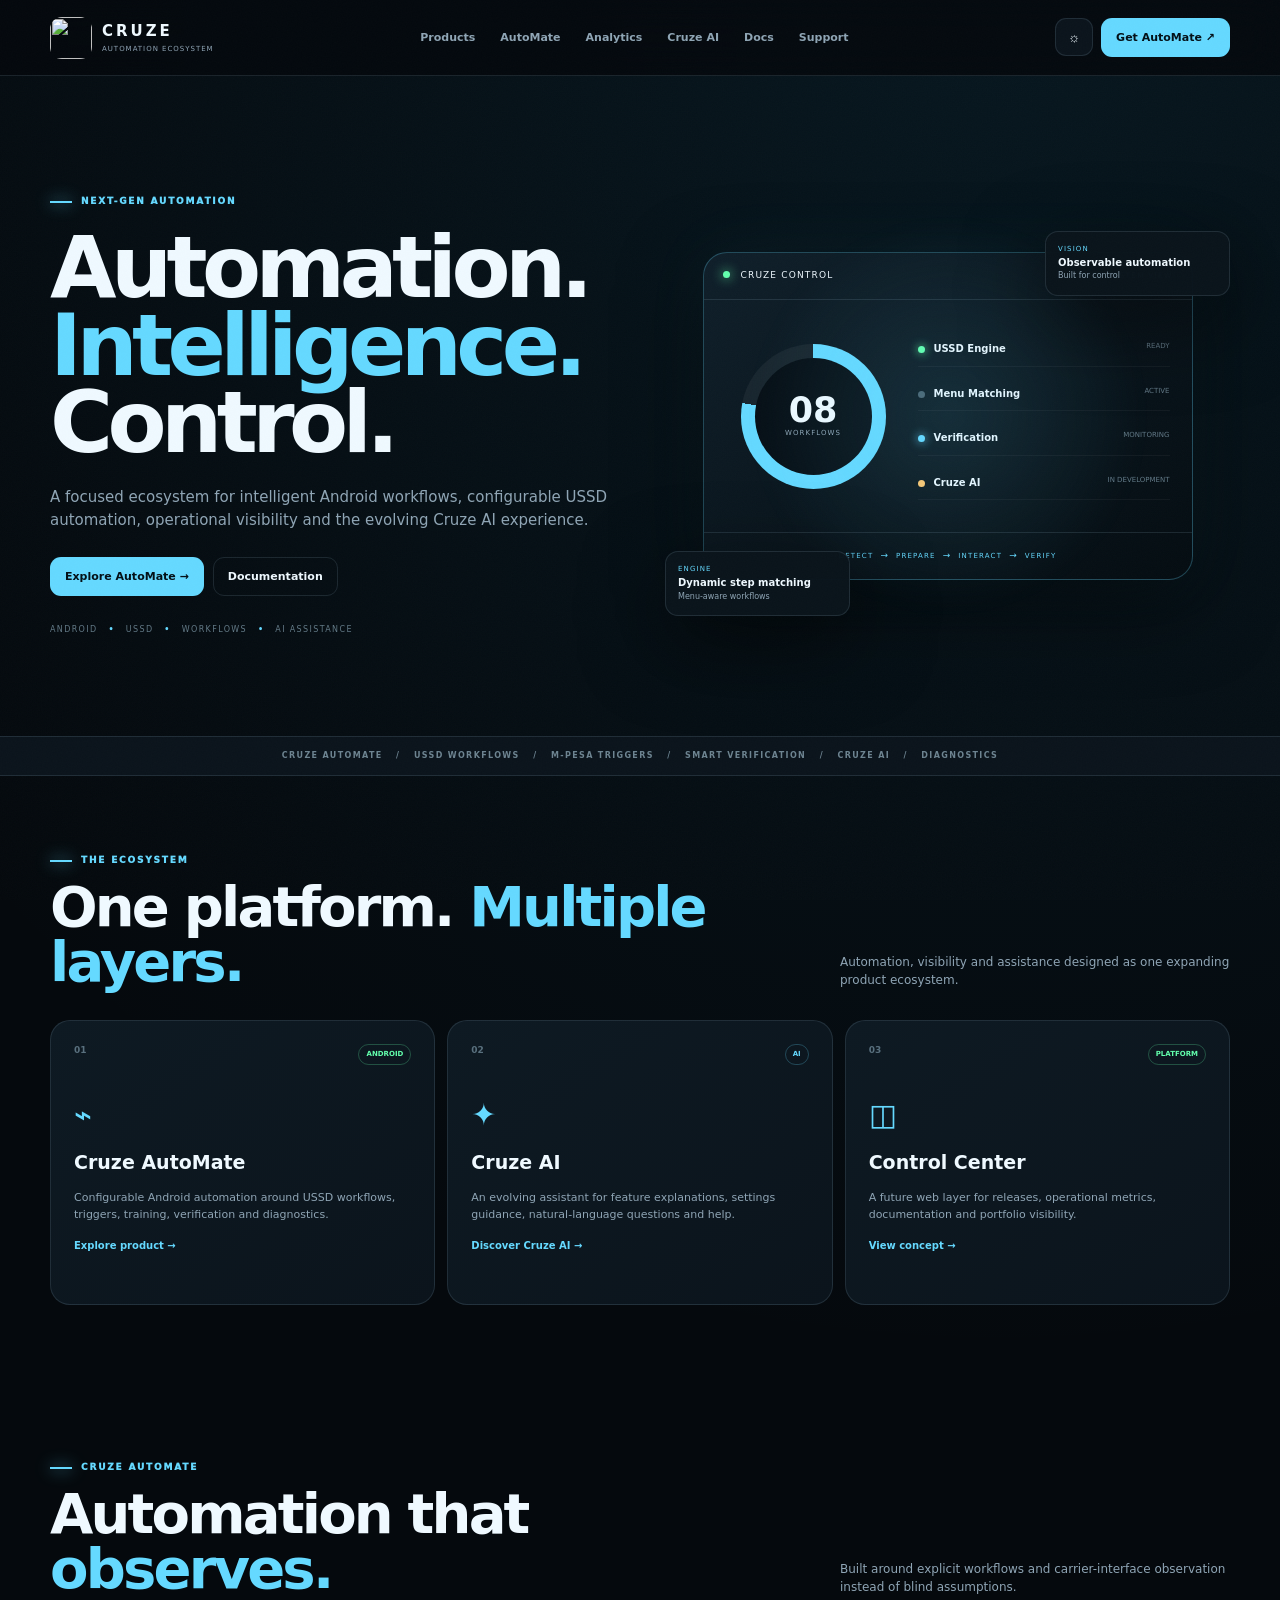
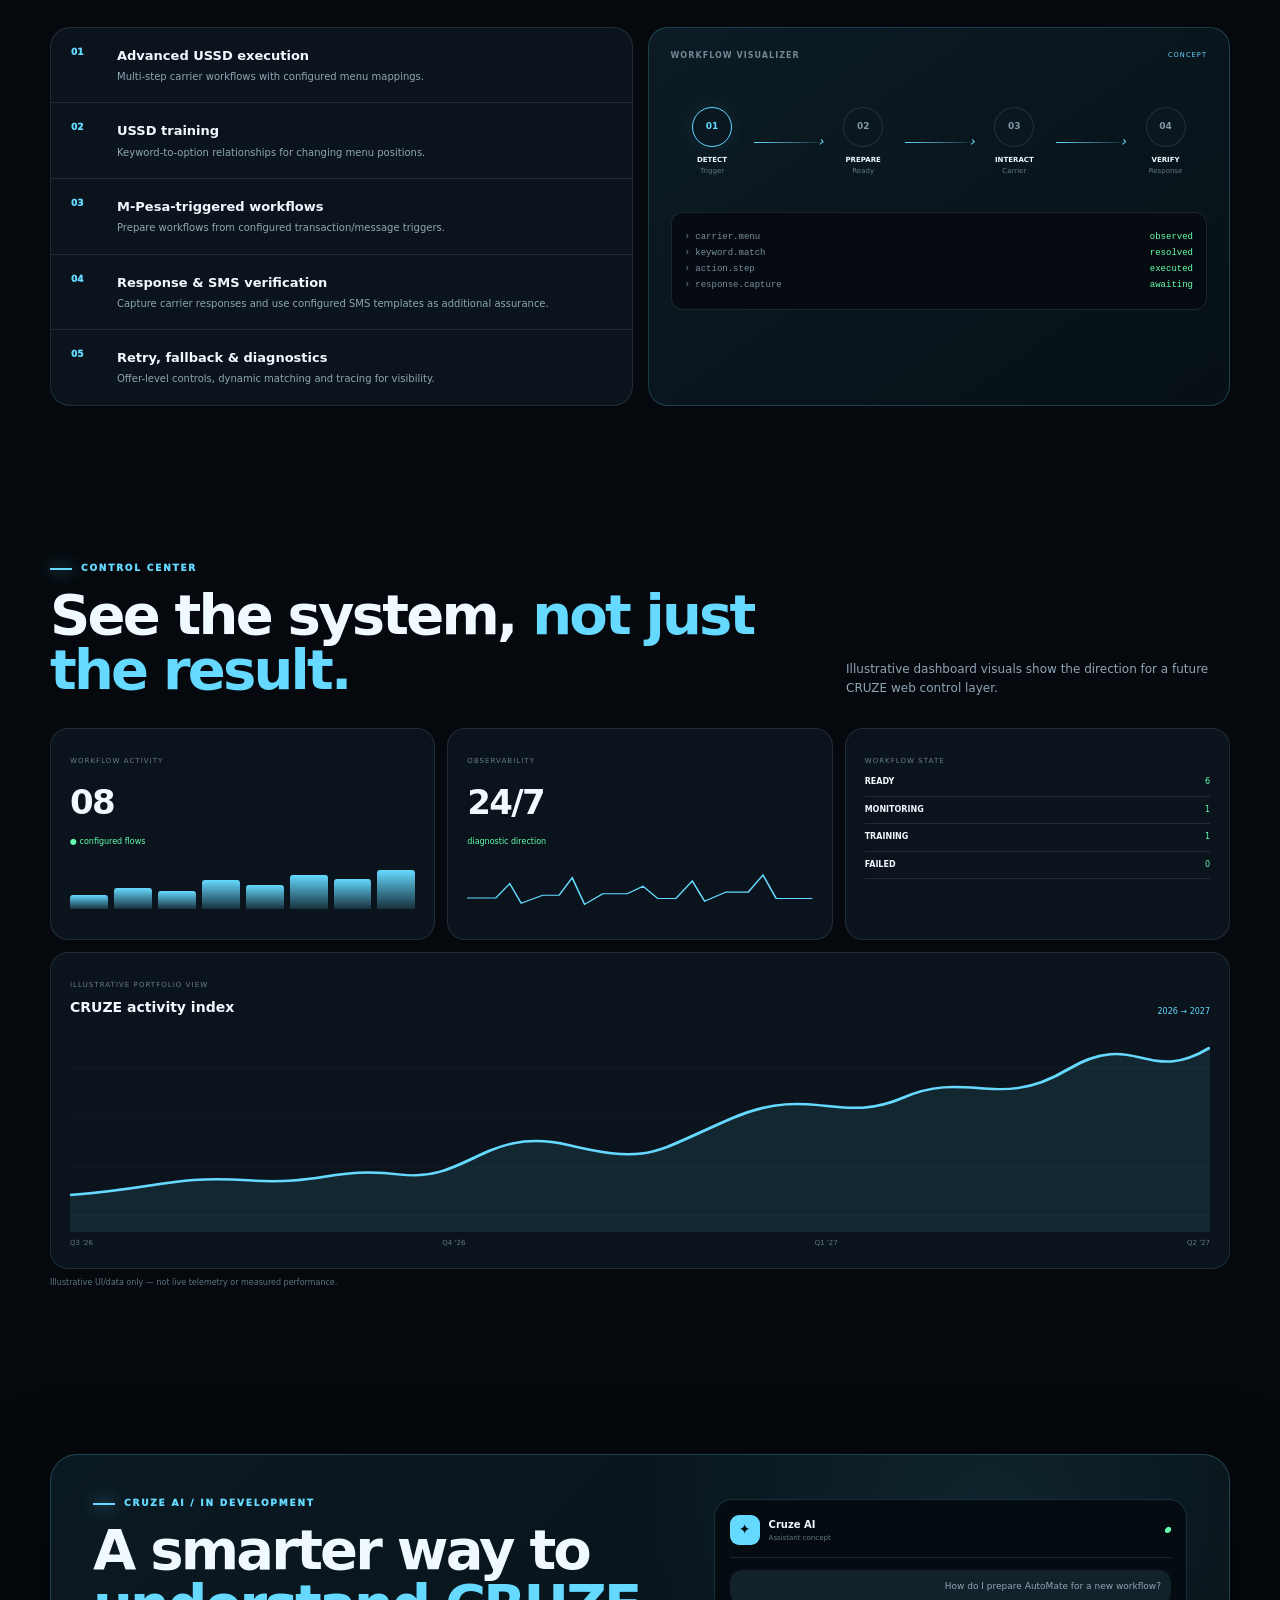
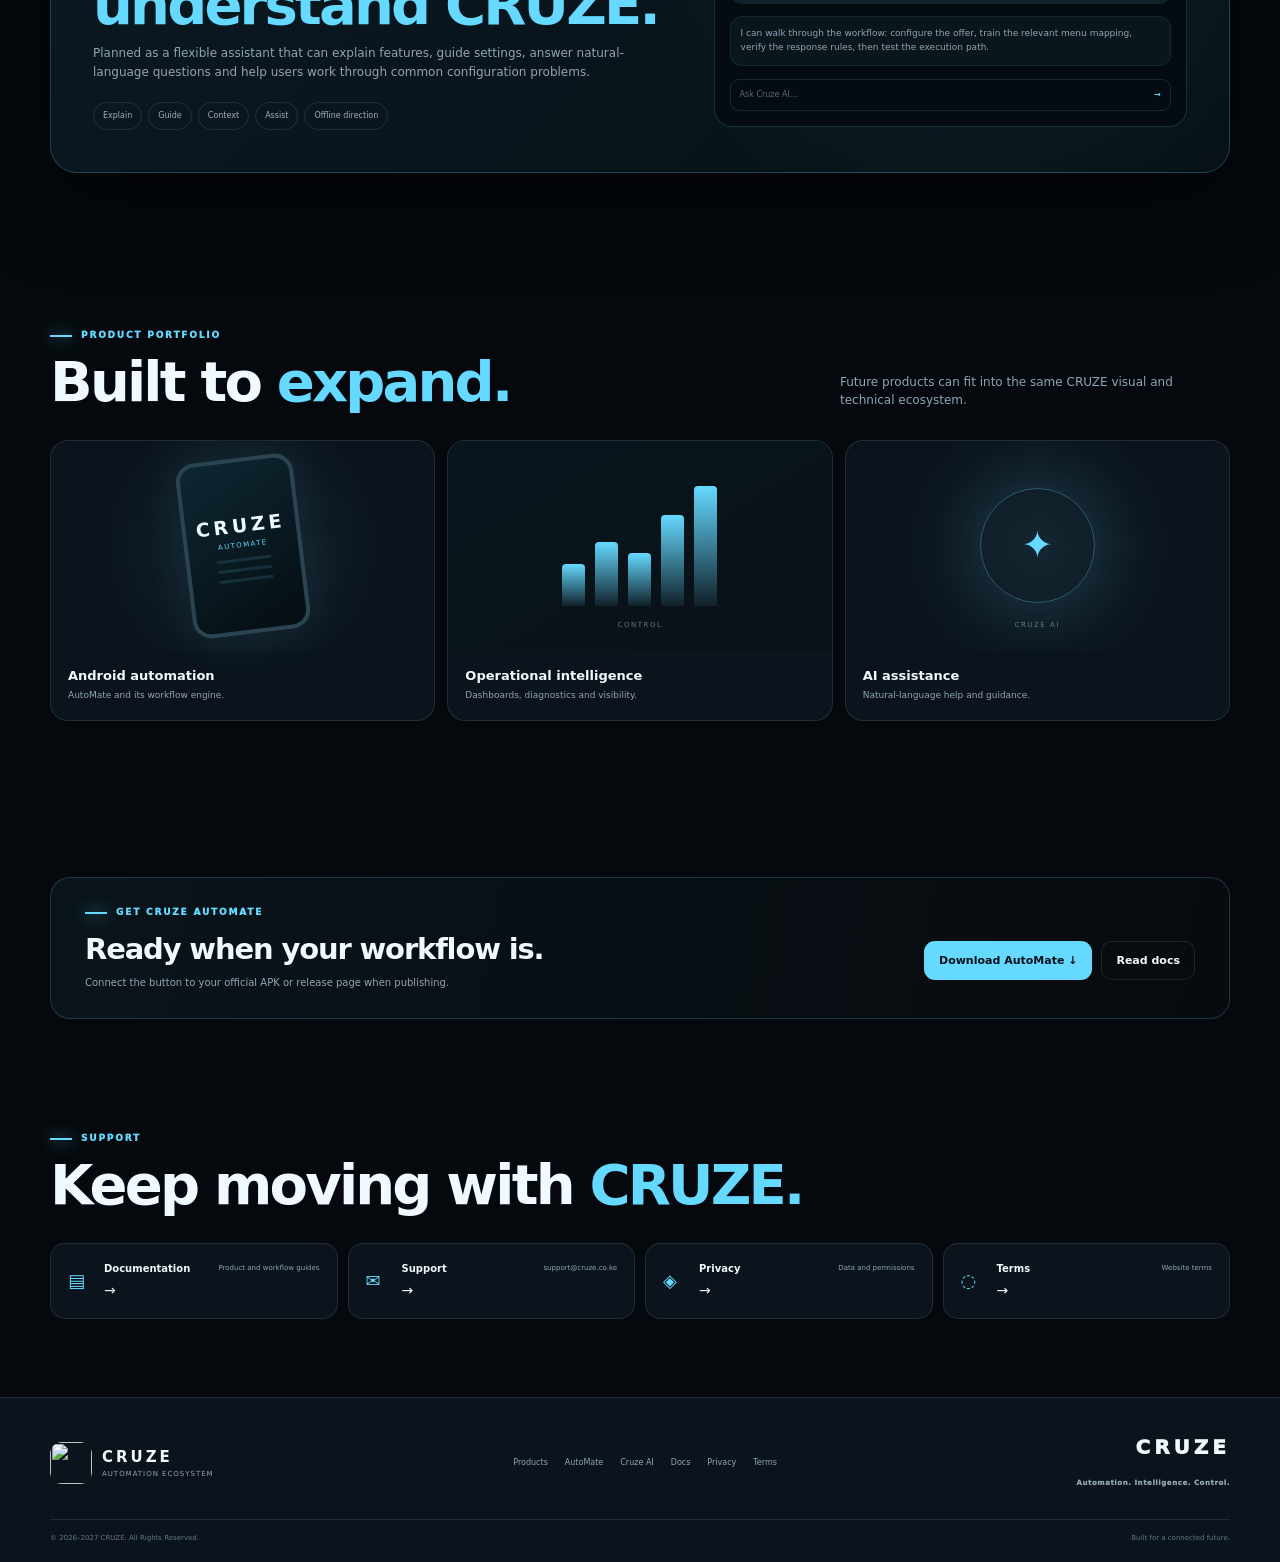
==== commit 2eb06872: "Add files via upload" ====
--- a/index.html
+++ b/index.html
@@ -1,22 +1,14 @@
-<!doctype html><html lang="en"><head><meta charset="utf-8"><meta name="viewport" content="width=device-width,initial-scale=1"><meta name="theme-color" content="#06110c"><meta name="description" content="CRUZE — Automation. Intelligence. Control."><title>CRUZE | Automation. Intelligence. Control.</title><link rel="stylesheet" href="styles.css"></head><body>
-<header><div class="wrap nav"><a class="brand" href="#top"><i>C</i>CRUZE</a><button id="menu">☰</button><nav id="links"><a href="#products">Products</a><a href="#automate">AutoMate</a><a href="#ai">Cruze AI</a><a href="#how">How It Works</a><a href="documentation.html">Docs</a><a href="#support">Support</a></nav></div></header>
+<!doctype html><html lang="en"><head><meta charset="utf-8"><meta name="viewport" content="width=device-width,initial-scale=1"><meta name="theme-color" content="#071018"><meta name="description" content="CRUZE — Automation. Intelligence. Control."><title>CRUZE — Automation. Intelligence. Control.</title><link rel="icon" href="assets/cruze-logo.png"><link rel="stylesheet" href="styles.css"></head><body>
+<div class="noise"></div><header><a class="brand" href="#top"><img src="assets/cruze-logo.png"><span><b>CRUZE</b><small>AUTOMATION ECOSYSTEM</small></span></a><nav id="nav"><a href="#products">Products</a><a href="#automate">AutoMate</a><a href="#analytics">Analytics</a><a href="#ai">Cruze AI</a><a href="documentation.html">Docs</a><a href="#support">Support</a></nav><div class="actions"><button id="theme" class="icon">☼</button><a class="cta" href="#download">Get AutoMate ↗</a><button id="menu" class="icon">☰</button></div></header>
 <main id="top">
-<section class="hero"><div class="wrap hero-grid"><div><small>● THE CRUZE ECOSYSTEM</small><h1>Automation.<br><span>Intelligence.</span><br>Control.</h1><p>CRUZE is building a smarter Android experience around configurable automation, intelligent assistance and user-controlled workflows.</p><div class="actions"><a class="btn" href="#automate">Explore AutoMate →</a><a class="btn ghost" href="#ai">Discover Cruze AI</a></div><div class="stats"><b>01<em>Automation platform</em></b><b>02<em>Intelligent assistance</em></b><b>03<em>User-controlled workflows</em></b></div></div><div class="console"><div class="top">CRUZE CORE <span>● READY</span></div><h3>Workflow Monitor</h3><div class="row">01　Offer detected <span>READY</span></div><div class="row">02　USSD workflow prepared <span>READY</span></div><div class="row active">03　Carrier interaction <span>LIVE</span></div><div class="row">04　Response verification <span>WAIT</span></div><div class="bottom">CONFIGURABLE ENGINE</div></div></div></section>
-<div class="strip"><div class="wrap">ANDROID AUTOMATION　 •　 USSD WORKFLOWS　 •　 MOBILE MONEY FLOWS　 •　 INTELLIGENT ASSISTANCE</div></div>
-<section class="section" id="products"><div class="wrap"><small>THE PRODUCT ECOSYSTEM</small><h2>One vision. <span>Multiple capabilities.</span></h2><div class="cards"><article><strong>⚡</strong><label>CORE PRODUCT</label><h3>Cruze AutoMate</h3><p>Android automation built around configurable offers, USSD workflows, carrier responses and execution controls.</p><a href="#automate">Explore →</a></article><article><strong>✦</strong><label>INTELLIGENCE LAYER</label><h3>Cruze AI</h3><p>An assistant designed to explain features, guide settings and provide contextual help in natural language.</p><a href="#ai">Explore →</a></article><article><strong>⌘</strong><label>FOUNDATION</label><h3>CRUZE Platform</h3><p>A long-term ecosystem for smarter mobile workflows, documentation and support.</p><a href="#vision">Our vision →</a></article></div></div></section>
-<section class="section dark" id="automate"><div class="wrap split"><div><small>CRUZE AUTOMATE</small><h2>Automation that follows the <span>workflow.</span></h2><p>AutoMate is designed to turn repeatable Android tasks into controlled, configurable workflows.</p></div><div class="features">
-<div><b>01</b><h3>Advanced USSD execution</h3><p>Configurable multi-step carrier workflows with menu observation and trained mappings.</p></div>
-<div><b>02</b><h3>Manual execution</h3><p>Direct user-controlled execution remains available for testing, fallback and operations.</p></div>
-<div><b>03</b><h3>M-Pesa-triggered workflows</h3><p>Configured transaction messages can initiate associated workflows.</p></div>
-<div><b>04</b><h3>USSD training</h3><p>Train keyword and option relationships to handle changing carrier menu positions.</p></div>
-<div><b>05</b><h3>Response & action capture</h3><p>Capture carrier responses after final workflow actions, with SMS confirmation where configured.</p></div>
-<div><b>06</b><h3>Retry & fallback controls</h3><p>Deliberate offer-level retry and fallback behavior instead of uncontrolled repetition.</p></div>
-<div><b>07</b><h3>Dynamic step matching</h3><p>Verify the current carrier menu before selecting the trained option.</p></div>
-<div><b>08</b><h3>Tracing & diagnostics</h3><p>Execution-focused diagnostics help reveal observations, decisions and attempts.</p></div>
-</div></div></section>
-<section class="section" id="how"><div class="wrap center"><small>WORKFLOW MODEL</small><h2>From trigger to <span>verification.</span></h2><div class="steps"><div><b>01</b><h3>Detect</h3><p>Identify a configured offer, manual action or supported trigger.</p></div><div><b>02</b><h3>Prepare</h3><p>Load configuration and prepare the execution path.</p></div><div><b>03</b><h3>Interact</h3><p>Observe Android and carrier interfaces while the workflow progresses.</p></div><div><b>04</b><h3>Verify</h3><p>Use carrier response and configured SMS confirmation where available.</p></div></div></div></section>
-<section class="section ai"><div class="wrap ai-box"><div class="orb">✦</div><div><small>CRUZE AI • IN DEVELOPMENT</small><h2>Meet <span>Cruze AI.</span></h2><p class="lead">A natural-language assistant planned to make Cruze easier to understand, configure and use.</p><div class="ai-grid"><p><b>Explain</b><br>Explain app features in simple language.</p><p><b>Guide</b><br>Give step-by-step settings instructions.</p><p><b>Assist</b><br>Help identify configuration problems and possible fixes.</p><p><b>Understand</b><br>Handle greetings and naturally framed questions.</p><p><b>Context</b><br>Use Cruze-specific product knowledge.</p><p><b>Offline direction</b><br>Offline assistance is a longer-term design goal.</p></div><aside>Cruze AI is an evolving/in-development capability; exact functionality may change by release.</aside></div></div></section>
-<section class="section" id="vision"><div class="wrap"><small>THE CRUZE VISION</small><h2>Built around <span>control.</span></h2><div class="principles"><div><b>01</b><h3>Configurable</h3><p>Adapt workflows to real operating conditions.</p></div><div><b>02</b><h3>Observable</h3><p>Make important workflow decisions easier to inspect.</p></div><div><b>03</b><h3>Resilient</h3><p>Use verification, retry and fallback rules where appropriate.</p></div><div><b>04</b><h3>Assistive</h3><p>Make complex configuration easier to understand.</p></div></div></div></section>
-<section class="section download" id="download"><div class="wrap dl"><div><small>DOWNLOAD CENTER</small><h2>Cruze AutoMate</h2><p>Replace the placeholder release URL in <code>scripts.js</code> with your official APK or release page.</p></div><div><a class="btn" id="downloadBtn" href="#">Download APK ↓</a><small id="status">Release link not configured.</small></div></div></section>
-<section class="section" id="support"><div class="wrap center"><small>HELP & SUPPORT</small><h2>Need help with <span>CRUZE?</span></h2><div class="cards support"><article><strong>▣</strong><h3>Documentation</h3><p>Product and workflow guidance.</p><a href="documentation.html">Open docs →</a></article><article><strong>✉</strong><h3>Email Support</h3><p>Contact your official support address.</p><a href="mailto:support@cruze.co.ke">Contact →</a></article><article><strong>◇</strong><h3>Privacy</h3><p>Review site privacy information.</p><a href="privacy.html">View →</a></article></div></div></section>
-</main><footer><div class="wrap foot"><div class="brand"><i>C</i>CRUZE</div><div><a href="documentation.html">Docs</a> · <a href="privacy.html">Privacy</a> · <a href="terms.html">Terms</a></div></div><div class="wrap copy">© 2026–2027 CRUZE. All Rights Reserved.</div></footer><script src="scripts.js"></script></body></html>+<section class="hero wrap"><div><div class="eyebrow"><i></i> NEXT-GEN AUTOMATION</div><h1>Automation.<br><span>Intelligence.</span><br>Control.</h1><p class="lead">A focused ecosystem for intelligent Android workflows, configurable USSD automation, operational visibility and the evolving Cruze AI experience.</p><div class="buttons"><a class="btn primary" href="#automate">Explore AutoMate →</a><a class="btn" href="documentation.html">Documentation</a></div><div class="trust">ANDROID <b>•</b> USSD <b>•</b> WORKFLOWS <b>•</b> AI ASSISTANCE</div></div>
+<div class="hero-art"><div class="glow"></div><div class="console"><div class="con-head"><span><em></em> CRUZE CONTROL</span><small>LIVE SYSTEM VIEW</small></div><div class="con-body"><div class="ring"><div><strong>08</strong><small>WORKFLOWS</small></div></div><div class="statuses"><p><i class="g"></i><b>USSD Engine</b><small>READY</small></p><p><i></i><b>Menu Matching</b><small>ACTIVE</small></p><p><i class="b"></i><b>Verification</b><small>MONITORING</small></p><p><i class="a"></i><b>Cruze AI</b><small>IN DEVELOPMENT</small></p></div></div><div class="con-foot"><span>DETECT</span>→<span>PREPARE</span>→<span>INTERACT</span>→<span>VERIFY</span></div></div><div class="float f1"><small>ENGINE</small><b>Dynamic step matching</b><span>Menu-aware workflows</span></div><div class="float f2"><small>VISION</small><b>Observable automation</b><span>Built for control</span></div></div></section>
+<div class="ticker"><div>CRUZE AUTOMATE　 /　 USSD WORKFLOWS　 /　 M-PESA TRIGGERS　 /　 SMART VERIFICATION　 /　 CRUZE AI　 /　 DIAGNOSTICS</div></div>
+<section class="wrap section" id="products"><div class="head"><div><div class="eyebrow"><i></i> THE ECOSYSTEM</div><h2>One platform. <span>Multiple layers.</span></h2></div><p>Automation, visibility and assistance designed as one expanding product ecosystem.</p></div><div class="cards"><article class="card"><div class="top"><span>01</span><b>ANDROID</b></div><strong class="symbol">⌁</strong><h3>Cruze AutoMate</h3><p>Configurable Android automation around USSD workflows, triggers, training, verification and diagnostics.</p><a href="#automate">Explore product →</a></article><article class="card"><div class="top"><span>02</span><b class="blue">AI</b></div><strong class="symbol">✦</strong><h3>Cruze AI</h3><p>An evolving assistant for feature explanations, settings guidance, natural-language questions and help.</p><a href="#ai">Discover Cruze AI →</a></article><article class="card"><div class="top"><span>03</span><b>PLATFORM</b></div><strong class="symbol">◫</strong><h3>Control Center</h3><p>A future web layer for releases, operational metrics, documentation and portfolio visibility.</p><a href="#analytics">View concept →</a></article></div></section>
+<section class="wrap section" id="automate"><div class="head"><div><div class="eyebrow"><i></i> CRUZE AUTOMATE</div><h2>Automation that <span>observes.</span></h2></div><p>Built around explicit workflows and carrier-interface observation instead of blind assumptions.</p></div><div class="auto"><div class="feature-list"><article><span>01</span><div><h3>Advanced USSD execution</h3><p>Multi-step carrier workflows with configured menu mappings.</p></div></article><article><span>02</span><div><h3>USSD training</h3><p>Keyword-to-option relationships for changing menu positions.</p></div></article><article><span>03</span><div><h3>M-Pesa-triggered workflows</h3><p>Prepare workflows from configured transaction/message triggers.</p></div></article><article><span>04</span><div><h3>Response & SMS verification</h3><p>Capture carrier responses and use configured SMS templates as additional assurance.</p></div></article><article><span>05</span><div><h3>Retry, fallback & diagnostics</h3><p>Offer-level controls, dynamic matching and tracing for visibility.</p></div></article></div><div class="workflow"><div class="wfhead"><b>WORKFLOW VISUALIZER</b><small>CONCEPT</small></div><div class="path"><div class="node active"><strong>01</strong><b>DETECT</b><small>Trigger</small></div><i></i><div class="node"><strong>02</strong><b>PREPARE</b><small>Ready</small></div><i></i><div class="node"><strong>03</strong><b>INTERACT</b><small>Carrier</small></div><i></i><div class="node"><strong>04</strong><b>VERIFY</b><small>Response</small></div></div><div class="terminal"><p>› carrier.menu <b>observed</b></p><p>› keyword.match <b>resolved</b></p><p>› action.step <b>executed</b></p><p>› response.capture <b>awaiting</b></p></div></div></div></section>
+<section class="wrap section" id="analytics"><div class="head"><div><div class="eyebrow"><i></i> CONTROL CENTER</div><h2>See the system, <span>not just the result.</span></h2></div><p>Illustrative dashboard visuals show the direction for a future CRUZE web control layer.</p></div><div class="dashboard"><div class="metric"><small>WORKFLOW ACTIVITY</small><strong>08</strong><em>● configured flows</em><div class="bars"><i></i><i></i><i></i><i></i><i></i><i></i><i></i><i></i></div></div><div class="metric"><small>OBSERVABILITY</small><strong>24/7</strong><em>diagnostic direction</em><svg class="pulse" viewBox="0 0 420 90" preserveAspectRatio="none"><path d="M0 60 L35 60 L52 33 L66 70 L92 55 L112 55 L128 22 L143 72 L165 52 L195 52 L214 38 L232 61 L254 61 L274 28 L289 66 L315 49 L342 49 L360 17 L376 61 L420 61"/></svg></div><div class="metric states"><small>WORKFLOW STATE</small><p><b>READY</b><span>6</span></p><p><b>MONITORING</b><span>1</span></p><p><b>TRAINING</b><span>1</span></p><p><b>FAILED</b><span>0</span></p></div><div class="chart metric"><div class="charthead"><div><small>ILLUSTRATIVE PORTFOLIO VIEW</small><b>CRUZE activity index</b></div><span>2026 → 2027</span></div><svg viewBox="0 0 800 250" preserveAspectRatio="none"><path class="grid" d="M0 50H800M0 110H800M0 170H800M0 230H800"/><path class="area" d="M0 205 C65 196 72 181 125 187 S185 170 232 180 S292 120 350 144 S410 152 465 111 S540 120 585 86 S652 102 700 52 S756 72 800 25 L800 250 L0 250Z"/><path class="line" d="M0 205 C65 196 72 181 125 187 S185 170 232 180 S292 120 350 144 S410 152 465 111 S540 120 585 86 S652 102 700 52 S756 72 800 25"/></svg><div class="labels"><span>Q3 '26</span><span>Q4 '26</span><span>Q1 '27</span><span>Q2 '27</span></div></div></div><p class="note">Illustrative UI/data only — not live telemetry or measured performance.</p></section>
+<section class="wrap section" id="ai"><div class="ai"><div><div class="eyebrow"><i></i> CRUZE AI / IN DEVELOPMENT</div><h2>A smarter way to <span>understand CRUZE.</span></h2><p>Planned as a flexible assistant that can explain features, guide settings, answer natural-language questions and help users work through common configuration problems.</p><div class="chips"><span>Explain</span><span>Guide</span><span>Context</span><span>Assist</span><span>Offline direction</span></div></div><div class="chat"><div class="chathead"><span>✦</span><div><b>Cruze AI</b><small>Assistant concept</small></div><em>●</em></div><p class="user">How do I prepare AutoMate for a new workflow?</p><p class="bot">I can walk through the workflow: configure the offer, train the relevant menu mapping, verify the response rules, then test the execution path.</p><div class="input">Ask Cruze AI… <b>→</b></div></div></div></section>
+<section class="wrap section"><div class="head"><div><div class="eyebrow"><i></i> PRODUCT PORTFOLIO</div><h2>Built to <span>expand.</span></h2></div><p>Future products can fit into the same CRUZE visual and technical ecosystem.</p></div><div class="portfolio"><article><div class="art phone"><div class="screen"><b>CRUZE</b><small>AUTOMATE</small><i></i><i></i><i></i></div></div><h3>Android automation</h3><p>AutoMate and its workflow engine.</p></article><article><div class="art data"><div class="barset"><i></i><i></i><i></i><i></i><i></i></div><span>CONTROL</span></div><h3>Operational intelligence</h3><p>Dashboards, diagnostics and visibility.</p></article><article><div class="art aiart"><div>✦</div><span>CRUZE AI</span></div><h3>AI assistance</h3><p>Natural-language help and guidance.</p></article></div></section>
+<section class="wrap section" id="download"><div class="download"><div><div class="eyebrow"><i></i> GET CRUZE AUTOMATE</div><h2>Ready when your workflow is.</h2><p>Connect the button to your official APK or release page when publishing.</p></div><div class="buttons"><a class="btn primary" id="downloadBtn" href="#">Download AutoMate ↓</a><a class="btn" href="documentation.html">Read docs</a></div></div></section>
+<section class="wrap section support" id="support"><div class="head"><div><div class="eyebrow"><i></i> SUPPORT</div><h2>Keep moving with <span>CRUZE.</span></h2></div></div><div class="supportgrid"><a href="documentation.html"><span>▤</span><b>Documentation</b><small>Product and workflow guides</small>→</a><a href="mailto:support@cruze.co.ke"><span>✉</span><b>Support</b><small>support@cruze.co.ke</small>→</a><a href="privacy.html"><span>◈</span><b>Privacy</b><small>Data and permissions</small>→</a><a href="terms.html"><span>◌</span><b>Terms</b><small>Website terms</small>→</a></div></section>
+</main><footer><div class="footmain"><a class="brand"><img src="assets/cruze-logo.png"><span><b>CRUZE</b><small>AUTOMATION ECOSYSTEM</small></span></a><div class="links"><a href="#products">Products</a><a href="#automate">AutoMate</a><a href="#ai">Cruze AI</a><a href="documentation.html">Docs</a><a href="privacy.html">Privacy</a><a href="terms.html">Terms</a></div><div class="mark">CRUZE<br><small>Automation. Intelligence. Control.</small></div></div><div class="footbottom"><span>© 2026–2027 CRUZE. All Rights Reserved.</span><span>Built for a connected future.</span></div></footer><script src="scripts.js"></script></body></html>
--- a/styles.css
+++ b/styles.css
@@ -1 +1,2 @@
-*{box-sizing:border-box}html{scroll-behavior:smooth}:root{--bg:#040806;--panel:#09130d;--line:#193022;--text:#effff4;--muted:#94a99b;--g:#4cff8a}body{margin:0;background:var(--bg);color:var(--text);font:15px/1.7 Inter,system-ui,sans-serif}a{color:inherit;text-decoration:none}.wrap{width:min(1180px,calc(100% - 36px));margin:auto}header{position:sticky;top:0;z-index:9;background:#040806dd;backdrop-filter:blur(18px);border-bottom:1px solid var(--line)}.nav{height:74px;display:flex;align-items:center;justify-content:space-between}.brand{font-weight:900;letter-spacing:.18em;display:flex;gap:10px;align-items:center}.brand i{font-style:normal;border:1px solid #4cff8a99;color:var(--g);border-radius:50%;width:34px;height:34px;display:grid;place-items:center;box-shadow:0 0 25px #4cff8a22}nav{display:flex;gap:25px;color:#afc0b4;font-size:13px}nav a:hover,footer a:hover{color:var(--g)}button{display:none;background:none;border:0;color:white;font-size:24px}.hero{min-height:calc(100vh - 74px);display:grid;align-items:center;background:radial-gradient(circle at 80% 45%,#4cff8a16,transparent 32%),#040806}.hero-grid{display:grid;grid-template-columns:1.05fr .95fr;gap:70px;padding:80px 0}small{color:var(--g);font-weight:800;letter-spacing:.18em;font-size:10px}h1{font-size:clamp(55px,8vw,94px);line-height:.94;letter-spacing:-.06em;margin:20px 0}h2{font-size:clamp(38px,5vw,62px);line-height:1.05;letter-spacing:-.045em;margin:15px 0 30px}h1 span,h2 span{color:var(--g)}p{color:var(--muted)}.hero p{font-size:19px;max-width:650px}.actions{display:flex;gap:12px;flex-wrap:wrap;margin:30px 0}.btn{display:inline-block;background:var(--g);color:#031008;padding:12px 20px;border-radius:8px;font-weight:900}.btn.ghost{background:#ffffff08;color:white;border:1px solid var(--line)}.stats{display:flex;gap:30px;border-top:1px solid var(--line);padding-top:22px}.stats b{color:var(--g);font-size:11px}.stats em{display:block;color:#809187;font-style:normal;font-weight:500;margin-top:2px}.console{border:1px solid #4cff8a33;border-radius:18px;padding:25px;background:linear-gradient(145deg,#102018,#060b08);box-shadow:0 25px 90px #0008}.console .top,.bottom{color:#718578;font-size:10px;letter-spacing:.15em;display:flex;justify-content:space-between}.console .top span,.row span{color:var(--g)}.console h3{font-size:25px;margin:35px 0 20px}.row{padding:16px;border:1px solid var(--line);margin:9px 0;border-radius:9px;color:#8fa196;font-size:12px}.row span{float:right}.row.active{border-color:#4cff8a55;color:white;background:#4cff8a0b}.bottom{margin-top:25px}.strip{border-block:1px solid var(--line);padding:18px 0;color:#66776c;font-size:9px;letter-spacing:.12em}.section{padding:105px 0}.dark{background:#07100b;border-block:1px solid var(--line)}.cards{display:grid;grid-template-columns:repeat(3,1fr);gap:16px}.cards article,.principles div{padding:30px;border:1px solid var(--line);border-radius:14px;background:#08110c}.cards strong{font-size:25px;color:var(--g)}.cards label{display:block;color:#718277;font-size:9px;letter-spacing:.15em;margin-top:35px}.cards h3{font-size:25px;margin:7px 0}.cards a{color:var(--g);font-weight:800}.split{display:grid;grid-template-columns:.72fr 1.28fr;gap:80px}.features{border-top:1px solid var(--line)}.features>div{display:grid;grid-template-columns:45px 1fr;padding:23px 0;border-bottom:1px solid var(--line)}.features b,.principles b{color:var(--g);font-size:11px}.features h3{margin:0 0 5px;font-size:18px}.features p{margin:0;font-size:13px}.center{text-align:center}.steps{display:grid;grid-template-columns:repeat(4,1fr);text-align:left;border-block:1px solid var(--line)}.steps>div{padding:28px 22px;border-right:1px solid var(--line)}.steps>div:last-child{border:0}.steps b{color:var(--g)}.ai-box{display:grid;grid-template-columns:280px 1fr;gap:75px;padding:65px;border:1px solid #4cff8a33;border-radius:22px;background:radial-gradient(circle at 15% 50%,#4cff8a10,transparent 30%),#08110c}.orb{width:220px;height:220px;border:1px solid #4cff8a44;border-radius:50%;display:grid;place-items:center;margin:auto;font-size:45px;color:#031008;background:var(--g);box-shadow:0 0 70px #4cff8a33}.lead{font-size:19px}.ai-grid{display:grid;grid-template-columns:repeat(2,1fr);gap:1px;background:var(--line)}.ai-grid p{background:#08110c;padding:14px;margin:0;font-size:12px}.ai-grid b{color:var(--g)}aside{margin-top:18px;padding:10px 14px;border-left:2px solid var(--g);background:#4cff8a08;color:#8fa196;font-size:11px}.principles{display:grid;grid-template-columns:repeat(4,1fr);gap:1px;background:var(--line)}.principles div{border:0;border-radius:0}.download .dl{display:flex;justify-content:space-between;align-items:center;gap:30px;padding:40px;border:1px solid #4cff8a44;border-radius:16px;background:#4cff8a09}.download h2{margin-bottom:10px}.download small{display:block;text-align:center;margin-top:10px}.support{grid-template-columns:repeat(3,1fr);margin-top:40px}footer{border-top:1px solid var(--line);padding-top:40px}.foot{display:flex;justify-content:space-between;gap:20px}.copy{border-top:1px solid var(--line);padding:20px 0;color:#607066;font-size:11px;margin-top:30px}code{color:var(--g)}@media(max-width:850px){nav{display:none}button{display:block}.hero-grid,.split,.ai-box{grid-template-columns:1fr}.console{display:none}.cards,.principles,.steps{grid-template-columns:1fr 1fr}.steps>div:nth-child(2){border-right:0}.ai-box{padding:35px}.orb{width:170px;height:170px}.foot{display:grid}}@media(max-width:560px){.wrap{width:calc(100% - 28px)}.section{padding:75px 0}.cards,.principles,.steps,.ai-grid{grid-template-columns:1fr}.steps>div{border-right:0;border-bottom:1px solid var(--line)}h1{font-size:55px}.stats{gap:15px;flex-wrap:wrap}.download .dl{display:grid;padding:27px}}+:root{--bg:#05090d;--panel:#0b141c;--panel2:#0e1a23;--text:#eff9ff;--muted:#8fa5b5;--line:rgba(160,195,215,.14);--accent:#65d9ff;--accent2:#b9f1ff;--good:#63ffad;--warn:#ffc66d;--max:1180px;--shadow:0 25px 80px #0008}*{box-sizing:border-box}html{scroll-behavior:smooth}body{margin:0;background:radial-gradient(circle at 78% 0,#1b8bb71c,transparent 28%),var(--bg);color:var(--text);font:14px/1.55 Inter,system-ui,-apple-system,"Segoe UI",sans-serif}.noise{position:fixed;inset:0;pointer-events:none;opacity:.02;background-image:url("data:image/svg+xml,%3Csvg xmlns='http://www.w3.org/2000/svg' width='180' height='180'%3E%3Cfilter id='n'%3E%3CfeTurbulence type='fractalNoise' baseFrequency='.8' numOctaves='3'/%3E%3C/filter%3E%3Crect width='100%25' height='100%25' filter='url(%23n)'/%3E%3C/svg%3E");z-index:50}a{color:inherit;text-decoration:none}header{height:76px;position:sticky;top:0;z-index:40;display:flex;align-items:center;justify-content:space-between;padding:0 max(18px,calc((100vw - var(--max))/2));background:#05090dd9;backdrop-filter:blur(18px);border-bottom:1px solid var(--line)}.brand{display:flex;align-items:center;gap:10px}.brand img{width:42px;height:42px;border-radius:12px;object-fit:cover}.brand b{display:block;font-size:15px;letter-spacing:.2em}.brand small{display:block;color:var(--muted);font-size:7px;letter-spacing:.14em}.site-header nav,nav{display:flex;gap:25px;color:var(--muted);font-size:11px;font-weight:800}.actions{display:flex;gap:8px;align-items:center}.icon{width:38px;height:38px;border:1px solid var(--line);border-radius:11px;background:var(--panel);color:var(--text);cursor:pointer}.cta,.btn{padding:10px 14px;border-radius:11px;font-size:11px;font-weight:900;border:1px solid var(--line)}.cta,.primary{background:var(--accent);color:#031017;border-color:transparent}.icon#menu{display:none}.wrap{width:min(var(--max),calc(100% - 40px));margin:auto}.hero{min-height:660px;padding:90px 0 70px;display:grid;grid-template-columns:1fr 1fr;gap:50px;align-items:center}.eyebrow{color:var(--accent);font-size:9px;letter-spacing:.2em;font-weight:950;display:flex;align-items:center;gap:9px}.eyebrow i{width:22px;height:2px;background:var(--accent);box-shadow:0 0 16px var(--accent)}h1{font-size:clamp(55px,7vw,86px);line-height:.9;letter-spacing:-.065em;margin:20px 0 24px}h1 span,h2 span{color:var(--accent)}.lead{max-width:610px;color:var(--muted);font-size:15px}.buttons{display:flex;gap:9px;margin-top:25px}.trust{margin-top:28px;color:#627986;font-size:8px;letter-spacing:.17em}.trust b{color:var(--accent);margin:0 7px}.hero-art{min-height:480px;position:relative;display:grid;place-items:center}.glow{position:absolute;width:430px;height:430px;border-radius:50%;background:radial-gradient(circle,#65d9ff20,transparent 65%);filter:blur(10px)}.console{width:min(100%,490px);border:1px solid #65d9ff45;border-radius:24px;background:linear-gradient(145deg,#10202bfa,#050d12fa);box-shadow:var(--shadow),0 0 65px #65d9ff10;overflow:hidden}.con-head,.con-foot{display:flex;justify-content:space-between;align-items:center;padding:16px 19px;border-bottom:1px solid var(--line);font-size:9px;letter-spacing:.13em}.con-head em{display:inline-block;width:7px;height:7px;border-radius:50%;background:var(--good);box-shadow:0 0 12px var(--good);margin-right:7px}.con-head small{color:#617986}.con-body{display:grid;grid-template-columns:175px 1fr;gap:17px;padding:32px 22px}.ring{width:145px;height:145px;border-radius:50%;display:grid;place-items:center;background:conic-gradient(var(--accent) 0 78%,#ffffff0d 78%);margin:auto}.ring>div{width:117px;height:117px;border-radius:50%;background:#071017;display:grid;place-content:center;text-align:center}.ring strong{font-size:35px;line-height:1}.ring small{font-size:7px;letter-spacing:.15em;color:var(--muted)}.statuses{display:grid;gap:10px}.statuses p{display:grid;grid-template-columns:8px 1fr auto;gap:8px;margin:0;padding:9px 0;border-bottom:1px solid #ffffff0b}.statuses i{width:7px;height:7px;border-radius:50%;background:#49606d;margin-top:5px}.statuses i.g{background:var(--good);box-shadow:0 0 10px var(--good)}.statuses i.b{background:var(--accent);box-shadow:0 0 10px var(--accent)}.statuses i.a{background:var(--warn)}.statuses b{font-size:10px}.statuses small{font-size:7px;color:#627987}.con-foot{border-bottom:0;border-top:1px solid var(--line);color:#6b818d}.con-foot{gap:7px;justify-content:center}.con-foot span{font-size:7px}.con-foot{color:var(--accent)}.float{position:absolute;background:#0b151cfa;border:1px solid var(--line);border-radius:13px;padding:12px;width:185px;box-shadow:var(--shadow)}.float small,.float b,.float span{display:block}.float small{font-size:7px;color:var(--accent);letter-spacing:.16em}.float b{font-size:10px}.float span{font-size:8px;color:var(--muted)}.f1{left:0;bottom:40px}.f2{right:0;top:55px}.ticker{border-block:1px solid var(--line);background:var(--panel);overflow:hidden;white-space:nowrap;color:#6d8491;font-size:8px;font-weight:900;letter-spacing:.17em;text-align:center;padding:13px}.section{padding:78px 0}.head{display:flex;justify-content:space-between;gap:40px;align-items:end;margin-bottom:30px}.head h2,.ai h2{font-size:clamp(34px,4.4vw,56px);line-height:.98;letter-spacing:-.05em;margin:12px 0 0}.head>p{max-width:390px;color:var(--muted);font-size:12px;margin:0}.cards{display:grid;grid-template-columns:repeat(3,1fr);gap:12px}.card{min-height:285px;padding:23px;border:1px solid var(--line);border-radius:20px;background:linear-gradient(145deg,var(--panel2),var(--panel));transition:.22s}.card:hover{transform:translateY(-5px);border-color:#65d9ff55}.top{display:flex;justify-content:space-between;color:#59707e;font-size:9px;font-weight:900}.top b{color:var(--good);font-size:7px;border:1px solid #63ffad40;border-radius:20px;padding:4px 7px}.top .blue{color:var(--accent);border-color:#65d9ff40}.symbol{display:block;color:var(--accent);font-size:30px;margin:27px 0 10px}.card h3{font-size:19px;margin:0}.card p{font-size:11px;color:var(--muted)}.card a{color:var(--accent);font-size:10px;font-weight:900}.auto{display:grid;grid-template-columns:1fr 1fr;gap:15px}.feature-list{border:1px solid var(--line);border-radius:20px;overflow:hidden;background:var(--panel)}.feature-list article{display:grid;grid-template-columns:38px 1fr;gap:8px;padding:18px 20px;border-bottom:1px solid var(--line)}.feature-list article:last-child{border:0}.feature-list article>span{color:var(--accent);font-size:9px;font-weight:950}.feature-list h3{font-size:13px;margin:0}.feature-list p{font-size:10px;color:var(--muted);margin:3px 0 0}.workflow{border:1px solid #65d9ff35;border-radius:20px;padding:22px;background:linear-gradient(145deg,#0c1b24,#061016)}.wfhead{display:flex;justify-content:space-between;font-size:8px;letter-spacing:.13em;color:#718794}.wfhead small{color:var(--accent)}.path{display:flex;align-items:center;margin:45px 0 35px}.path>i{height:1px;flex:1;background:linear-gradient(90deg,var(--accent),#65d9ff12);position:relative}.path>i:after{content:'›';position:absolute;right:-2px;top:-11px;color:var(--accent)}.node{width:83px;text-align:center}.node strong{display:grid;place-items:center;width:40px;height:40px;margin:auto;border:1px solid var(--line);border-radius:50%;background:#0a1720;font-size:9px;color:#8499a5}.node.active strong{border-color:var(--accent);color:var(--accent);box-shadow:0 0 22px #65d9ff18}.node b,.node small{display:block}.node b{font-size:7px;margin-top:8px}.node small{font-size:7px;color:#617885}.terminal{border:1px solid var(--line);border-radius:12px;padding:13px;background:#050b10;font:9px ui-monospace,monospace;color:#78909e}.terminal p{margin:6px 0}.terminal p b{float:right;color:var(--good);font-weight:500}.terminal p::first-letter{color:var(--accent)}.dashboard{display:grid;grid-template-columns:repeat(3,1fr);gap:12px}.metric{border:1px solid var(--line);border-radius:18px;background:var(--panel);padding:19px;min-height:155px}.metric>small,.charthead small{font-size:7px;letter-spacing:.15em;color:#657d8b}.metric>strong{display:block;font-size:34px;letter-spacing:-.05em;margin:7px 0 0}.metric>em{font-size:8px;color:var(--good);font-style:normal}.bars{height:43px;display:flex;align-items:end;gap:6px;margin-top:15px}.bars i{flex:1;border-radius:3px 3px 0 0;background:linear-gradient(#65d9ff,#65d9ff25)}.bars i:nth-child(1){height:32%}.bars i:nth-child(2){height:48%}.bars i:nth-child(3){height:42%}.bars i:nth-child(4){height:66%}.bars i:nth-child(5){height:55%}.bars i:nth-child(6){height:79%}.bars i:nth-child(7){height:70%}.bars i:nth-child(8){height:91%}.pulse{width:100%;height:48px;margin-top:15px}.pulse path{fill:none;stroke:var(--accent);stroke-width:2}.states p{display:flex;justify-content:space-between;margin:0;padding:7px 0;border-bottom:1px solid var(--line);font-size:8px}.states p span{color:var(--good)}.chart{grid-column:1/-1;min-height:285px}.charthead{display:flex;justify-content:space-between;align-items:end}.charthead b{display:block;font-size:14px;margin-top:3px}.charthead>span{font-size:8px;color:var(--accent)}.chart svg{width:100%;height:205px;margin-top:8px}.chart .grid{stroke:#7894a012}.chart .area{fill:#65d9ff18}.chart .line{fill:none;stroke:var(--accent);stroke-width:3}.labels{display:flex;justify-content:space-between;color:#617986;font-size:7px}.note{font-size:8px;color:#5e7582}.ai{border:1px solid #65d9ff3b;border-radius:27px;padding:42px;background:radial-gradient(circle at 80% 20%,#65d9ff16,transparent 36%),linear-gradient(135deg,#0b1922,#061015);display:grid;grid-template-columns:1.1fr .9fr;gap:42px;align-items:center;box-shadow:var(--shadow)}.ai p{color:var(--muted);font-size:12px}.chips{display:flex;flex-wrap:wrap;gap:6px;margin-top:20px}.chips span{padding:7px 9px;border:1px solid var(--line);border-radius:20px;color:#9bb0bb;font-size:8px}.chat{border:1px solid #65d9ff2c;border-radius:18px;background:#050c11;padding:15px}.chathead{display:flex;gap:9px;align-items:center;border-bottom:1px solid var(--line);padding-bottom:12px}.chathead>span{width:30px;height:30px;display:grid;place-items:center;border-radius:9px;background:var(--accent);color:#031017}.chathead b,.chathead small{display:block}.chathead b{font-size:10px}.chathead small{font-size:7px;color:#617987}.chathead em{margin-left:auto;color:var(--good);font-size:8px}.chat p{padding:10px;border-radius:12px;font-size:9px;margin:12px 0 0}.user{background:#11222b;text-align:right}.bot{background:#65d9ff0c;border:1px solid #65d9ff18}.input{display:flex;justify-content:space-between;border:1px solid var(--line);padding:9px;border-radius:9px;margin-top:13px;color:#536c79;font-size:8px}.input b{color:var(--accent)}.portfolio{display:grid}.portfolio{grid-template-columns:repeat(3,1fr);gap:12px}.portfolio article{border:1px solid var(--line);border-radius:18px;background:var(--panel);overflow:hidden}.art{height:210px;position:relative;display:grid;place-items:center}.phone{background:radial-gradient(circle,#65d9ff15,transparent 65%)}.screen{width:118px;height:176px;border:4px solid #2b4452;border-radius:19px;background:linear-gradient(150deg,#0e2732,#050d12);display:grid;place-content:center;text-align:center;transform:rotate(-7deg);box-shadow:0 0 50px #65d9ff18}.screen b{font-size:19px;letter-spacing:.2em}.screen small{font-size:7px;color:var(--accent);letter-spacing:.2em}.screen i{width:55px;height:3px;background:#65d9ff22;margin:7px auto 0;border-radius:5px}.data{background:linear-gradient(150deg,#08151d,#0a1117)}.barset{height:120px;display:flex;align-items:end;gap:10px}.barset i{width:23px;background:linear-gradient(var(--accent),#65d9ff12);border-radius:4px 4px 0 0}.barset i:nth-child(1){height:35%}.barset i:nth-child(2){height:53%}.barset i:nth-child(3){height:44%}.barset i:nth-child(4){height:76%}.barset i:nth-child(5){height:100%}.data>span,.aiart>span{position:absolute;bottom:20px;color:#617885;font-size:7px;letter-spacing:.22em}.aiart{background:radial-gradient(circle,#65d9ff18,transparent 62%)}.aiart>div{width:115px;height:115px;border-radius:50%;border:1px solid #65d9ff55;display:grid;place-items:center;color:var(--accent);font-size:38px;box-shadow:0 0 65px #65d9ff24}.portfolio h3,.portfolio p{padding:0 17px}.portfolio h3{font-size:13px;margin:15px 0 3px}.portfolio p{font-size:9px;color:var(--muted);margin:0 0 17px}.download{border:1px solid #65d9ff35;border-radius:20px;padding:28px 34px;display:flex;justify-content:space-between;align-items:center;background:linear-gradient(100deg,#65d9ff0e,#ffffff03)}.download h2{margin:7px 0 3px;font-size:29px;letter-spacing:-.04em}.download p{font-size:10px;color:var(--muted);margin:0}.support{padding-top:35px}.supportgrid{display:grid;grid-template-columns:repeat(4,1fr);gap:10px}.supportgrid a{display:grid;grid-template-columns:28px 1fr auto;align-items:center;gap:3px 8px;padding:17px;border:1px solid var(--line);border-radius:15px;background:var(--panel)}.supportgrid a>span{grid-row:span 2;color:var(--accent);font-size:18px}.supportgrid b{font-size:10px}.supportgrid small{font-size:7px;color:var(--muted)}footer{border-top:1px solid var(--line);background:var(--panel);padding:34px max(18px,calc((100vw - var(--max))/2)) 18px}.footmain{display:flex;justify-content:space-between;align-items:center;gap:30px}.links{display:flex;gap:17px;flex-wrap:wrap;color:var(--muted);font-size:8px}.mark{text-align:right;font-size:20px;font-weight:950;letter-spacing:.2em}.mark small{font-size:7px;color:var(--muted);letter-spacing:.08em}.footbottom{border-top:1px solid var(--line);margin-top:25px;padding-top:13px;display:flex;justify-content:space-between;color:#617783;font-size:7px}@media(max-width:900px){nav{display:none}.icon#menu{display:block}.hero{grid-template-columns:1fr}.cards,.auto,.ai{grid-template-columns:1fr}.dashboard{grid-template-columns:1fr 1fr}.chart{grid-column:1/-1}.supportgrid{grid-template-columns:1fr 1fr}.head{flex-direction:column;align-items:start;gap:10px}.f1{left:0}.f2{right:0}}@media(max-width:600px){.wrap{width:calc(100% - 28px)}.hero{padding:62px 0}.hero-art{min-height:390px}.float{display:none}.con-body{grid-template-columns:1fr}.ring{margin:auto}.buttons,.download,.footmain{flex-direction:column;align-items:stretch}.dashboard,.supportgrid{grid-template-columns:1fr}.chart{grid-column:auto}.ai{padding:27px 20px}.portfolio{grid-template-columns:1fr}.footmain{align-items:flex-start}.mark{text-align:left}.footbottom{flex-direction:column;gap:5px}.con-foot{font-size:7px}.section{padding:62px 0}.head h2,.ai h2{font-size:37px}}
+:root.light{--bg:#f3f8fb;--panel:#fff;--panel2:#eaf4f8;--text:#07151d;--muted:#58717f;--line:#0a32451f;--accent:#129cc9;--good:#0da968;--warn:#d68b19;--shadow:0 25px 70px #16485d1c}body:has(.light){}:root.light header{background:#f3f8fbd9}.light .console,.light .workflow,.light .ai{background:linear-gradient(145deg,#ffffff,#edf7fb)}.light .ring>div,.light .terminal,.light .chat{background:#f7fbfd}.light .float{background:#fff}.light .ticker{background:#fff}.light .chart .area{fill:#129cc91a}
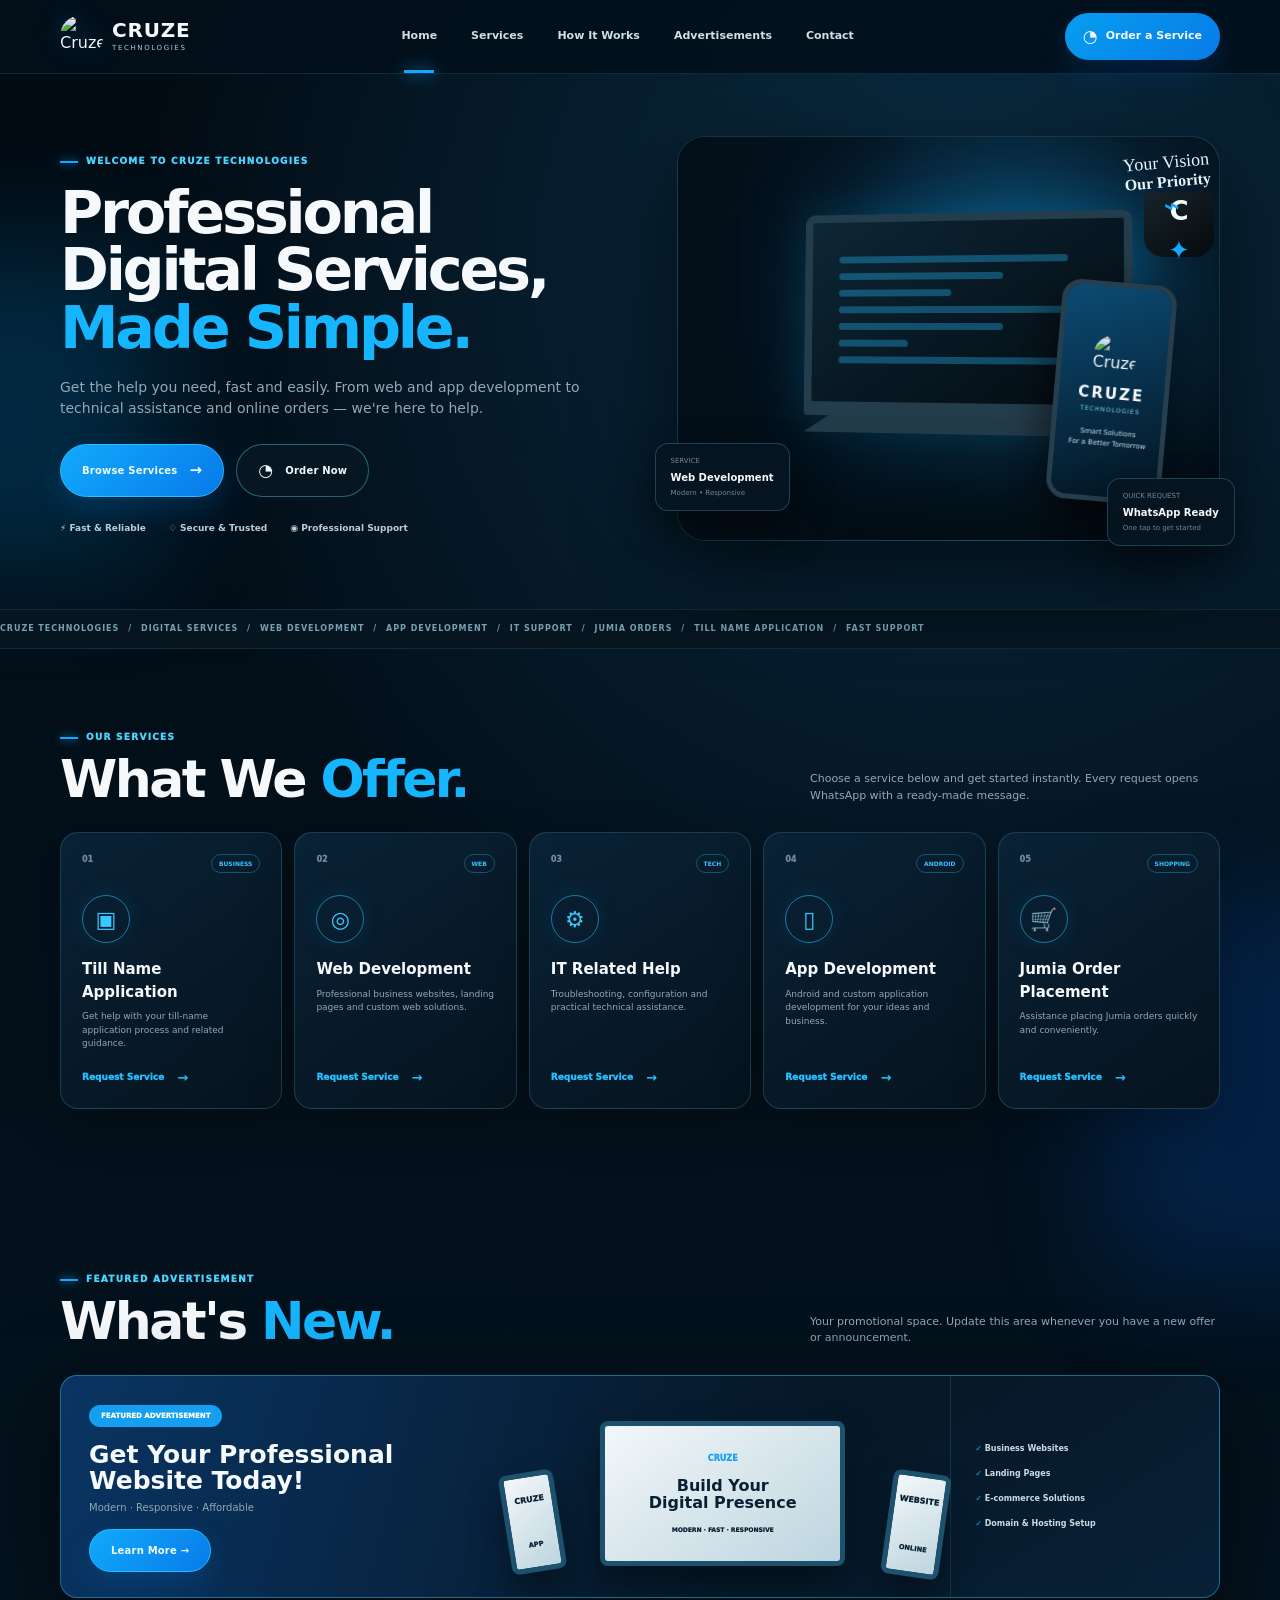
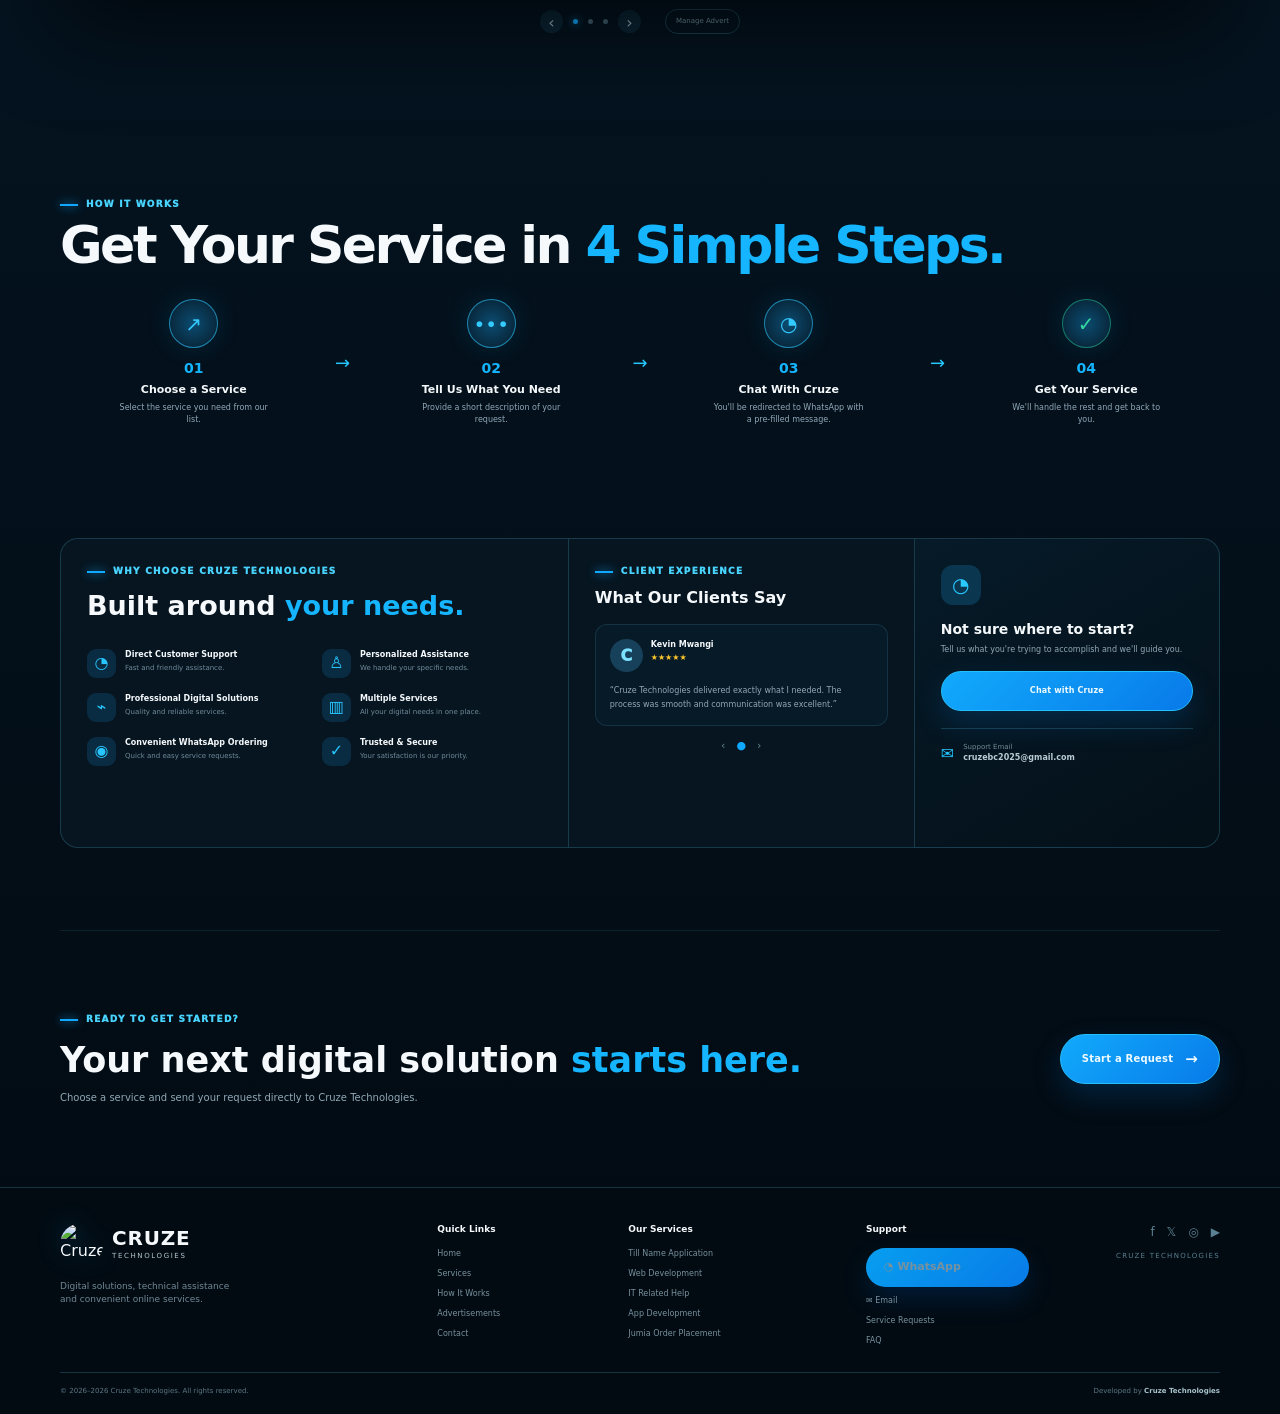
==== commit cb0e3fe3: "Add files via upload" ====
--- a/index.html
+++ b/index.html
@@ -1,14 +1,75 @@
-<!doctype html><html lang="en"><head><meta charset="utf-8"><meta name="viewport" content="width=device-width,initial-scale=1"><meta name="theme-color" content="#071018"><meta name="description" content="CRUZE — Automation. Intelligence. Control."><title>CRUZE — Automation. Intelligence. Control.</title><link rel="icon" href="assets/cruze-logo.png"><link rel="stylesheet" href="styles.css"></head><body>
-<div class="noise"></div><header><a class="brand" href="#top"><img src="assets/cruze-logo.png"><span><b>CRUZE</b><small>AUTOMATION ECOSYSTEM</small></span></a><nav id="nav"><a href="#products">Products</a><a href="#automate">AutoMate</a><a href="#analytics">Analytics</a><a href="#ai">Cruze AI</a><a href="documentation.html">Docs</a><a href="#support">Support</a></nav><div class="actions"><button id="theme" class="icon">☼</button><a class="cta" href="#download">Get AutoMate ↗</a><button id="menu" class="icon">☰</button></div></header>
-<main id="top">
-<section class="hero wrap"><div><div class="eyebrow"><i></i> NEXT-GEN AUTOMATION</div><h1>Automation.<br><span>Intelligence.</span><br>Control.</h1><p class="lead">A focused ecosystem for intelligent Android workflows, configurable USSD automation, operational visibility and the evolving Cruze AI experience.</p><div class="buttons"><a class="btn primary" href="#automate">Explore AutoMate →</a><a class="btn" href="documentation.html">Documentation</a></div><div class="trust">ANDROID <b>•</b> USSD <b>•</b> WORKFLOWS <b>•</b> AI ASSISTANCE</div></div>
-<div class="hero-art"><div class="glow"></div><div class="console"><div class="con-head"><span><em></em> CRUZE CONTROL</span><small>LIVE SYSTEM VIEW</small></div><div class="con-body"><div class="ring"><div><strong>08</strong><small>WORKFLOWS</small></div></div><div class="statuses"><p><i class="g"></i><b>USSD Engine</b><small>READY</small></p><p><i></i><b>Menu Matching</b><small>ACTIVE</small></p><p><i class="b"></i><b>Verification</b><small>MONITORING</small></p><p><i class="a"></i><b>Cruze AI</b><small>IN DEVELOPMENT</small></p></div></div><div class="con-foot"><span>DETECT</span>→<span>PREPARE</span>→<span>INTERACT</span>→<span>VERIFY</span></div></div><div class="float f1"><small>ENGINE</small><b>Dynamic step matching</b><span>Menu-aware workflows</span></div><div class="float f2"><small>VISION</small><b>Observable automation</b><span>Built for control</span></div></div></section>
-<div class="ticker"><div>CRUZE AUTOMATE　 /　 USSD WORKFLOWS　 /　 M-PESA TRIGGERS　 /　 SMART VERIFICATION　 /　 CRUZE AI　 /　 DIAGNOSTICS</div></div>
-<section class="wrap section" id="products"><div class="head"><div><div class="eyebrow"><i></i> THE ECOSYSTEM</div><h2>One platform. <span>Multiple layers.</span></h2></div><p>Automation, visibility and assistance designed as one expanding product ecosystem.</p></div><div class="cards"><article class="card"><div class="top"><span>01</span><b>ANDROID</b></div><strong class="symbol">⌁</strong><h3>Cruze AutoMate</h3><p>Configurable Android automation around USSD workflows, triggers, training, verification and diagnostics.</p><a href="#automate">Explore product →</a></article><article class="card"><div class="top"><span>02</span><b class="blue">AI</b></div><strong class="symbol">✦</strong><h3>Cruze AI</h3><p>An evolving assistant for feature explanations, settings guidance, natural-language questions and help.</p><a href="#ai">Discover Cruze AI →</a></article><article class="card"><div class="top"><span>03</span><b>PLATFORM</b></div><strong class="symbol">◫</strong><h3>Control Center</h3><p>A future web layer for releases, operational metrics, documentation and portfolio visibility.</p><a href="#analytics">View concept →</a></article></div></section>
-<section class="wrap section" id="automate"><div class="head"><div><div class="eyebrow"><i></i> CRUZE AUTOMATE</div><h2>Automation that <span>observes.</span></h2></div><p>Built around explicit workflows and carrier-interface observation instead of blind assumptions.</p></div><div class="auto"><div class="feature-list"><article><span>01</span><div><h3>Advanced USSD execution</h3><p>Multi-step carrier workflows with configured menu mappings.</p></div></article><article><span>02</span><div><h3>USSD training</h3><p>Keyword-to-option relationships for changing menu positions.</p></div></article><article><span>03</span><div><h3>M-Pesa-triggered workflows</h3><p>Prepare workflows from configured transaction/message triggers.</p></div></article><article><span>04</span><div><h3>Response & SMS verification</h3><p>Capture carrier responses and use configured SMS templates as additional assurance.</p></div></article><article><span>05</span><div><h3>Retry, fallback & diagnostics</h3><p>Offer-level controls, dynamic matching and tracing for visibility.</p></div></article></div><div class="workflow"><div class="wfhead"><b>WORKFLOW VISUALIZER</b><small>CONCEPT</small></div><div class="path"><div class="node active"><strong>01</strong><b>DETECT</b><small>Trigger</small></div><i></i><div class="node"><strong>02</strong><b>PREPARE</b><small>Ready</small></div><i></i><div class="node"><strong>03</strong><b>INTERACT</b><small>Carrier</small></div><i></i><div class="node"><strong>04</strong><b>VERIFY</b><small>Response</small></div></div><div class="terminal"><p>› carrier.menu <b>observed</b></p><p>› keyword.match <b>resolved</b></p><p>› action.step <b>executed</b></p><p>› response.capture <b>awaiting</b></p></div></div></div></section>
-<section class="wrap section" id="analytics"><div class="head"><div><div class="eyebrow"><i></i> CONTROL CENTER</div><h2>See the system, <span>not just the result.</span></h2></div><p>Illustrative dashboard visuals show the direction for a future CRUZE web control layer.</p></div><div class="dashboard"><div class="metric"><small>WORKFLOW ACTIVITY</small><strong>08</strong><em>● configured flows</em><div class="bars"><i></i><i></i><i></i><i></i><i></i><i></i><i></i><i></i></div></div><div class="metric"><small>OBSERVABILITY</small><strong>24/7</strong><em>diagnostic direction</em><svg class="pulse" viewBox="0 0 420 90" preserveAspectRatio="none"><path d="M0 60 L35 60 L52 33 L66 70 L92 55 L112 55 L128 22 L143 72 L165 52 L195 52 L214 38 L232 61 L254 61 L274 28 L289 66 L315 49 L342 49 L360 17 L376 61 L420 61"/></svg></div><div class="metric states"><small>WORKFLOW STATE</small><p><b>READY</b><span>6</span></p><p><b>MONITORING</b><span>1</span></p><p><b>TRAINING</b><span>1</span></p><p><b>FAILED</b><span>0</span></p></div><div class="chart metric"><div class="charthead"><div><small>ILLUSTRATIVE PORTFOLIO VIEW</small><b>CRUZE activity index</b></div><span>2026 → 2027</span></div><svg viewBox="0 0 800 250" preserveAspectRatio="none"><path class="grid" d="M0 50H800M0 110H800M0 170H800M0 230H800"/><path class="area" d="M0 205 C65 196 72 181 125 187 S185 170 232 180 S292 120 350 144 S410 152 465 111 S540 120 585 86 S652 102 700 52 S756 72 800 25 L800 250 L0 250Z"/><path class="line" d="M0 205 C65 196 72 181 125 187 S185 170 232 180 S292 120 350 144 S410 152 465 111 S540 120 585 86 S652 102 700 52 S756 72 800 25"/></svg><div class="labels"><span>Q3 '26</span><span>Q4 '26</span><span>Q1 '27</span><span>Q2 '27</span></div></div></div><p class="note">Illustrative UI/data only — not live telemetry or measured performance.</p></section>
-<section class="wrap section" id="ai"><div class="ai"><div><div class="eyebrow"><i></i> CRUZE AI / IN DEVELOPMENT</div><h2>A smarter way to <span>understand CRUZE.</span></h2><p>Planned as a flexible assistant that can explain features, guide settings, answer natural-language questions and help users work through common configuration problems.</p><div class="chips"><span>Explain</span><span>Guide</span><span>Context</span><span>Assist</span><span>Offline direction</span></div></div><div class="chat"><div class="chathead"><span>✦</span><div><b>Cruze AI</b><small>Assistant concept</small></div><em>●</em></div><p class="user">How do I prepare AutoMate for a new workflow?</p><p class="bot">I can walk through the workflow: configure the offer, train the relevant menu mapping, verify the response rules, then test the execution path.</p><div class="input">Ask Cruze AI… <b>→</b></div></div></div></section>
-<section class="wrap section"><div class="head"><div><div class="eyebrow"><i></i> PRODUCT PORTFOLIO</div><h2>Built to <span>expand.</span></h2></div><p>Future products can fit into the same CRUZE visual and technical ecosystem.</p></div><div class="portfolio"><article><div class="art phone"><div class="screen"><b>CRUZE</b><small>AUTOMATE</small><i></i><i></i><i></i></div></div><h3>Android automation</h3><p>AutoMate and its workflow engine.</p></article><article><div class="art data"><div class="barset"><i></i><i></i><i></i><i></i><i></i></div><span>CONTROL</span></div><h3>Operational intelligence</h3><p>Dashboards, diagnostics and visibility.</p></article><article><div class="art aiart"><div>✦</div><span>CRUZE AI</span></div><h3>AI assistance</h3><p>Natural-language help and guidance.</p></article></div></section>
-<section class="wrap section" id="download"><div class="download"><div><div class="eyebrow"><i></i> GET CRUZE AUTOMATE</div><h2>Ready when your workflow is.</h2><p>Connect the button to your official APK or release page when publishing.</p></div><div class="buttons"><a class="btn primary" id="downloadBtn" href="#">Download AutoMate ↓</a><a class="btn" href="documentation.html">Read docs</a></div></div></section>
-<section class="wrap section support" id="support"><div class="head"><div><div class="eyebrow"><i></i> SUPPORT</div><h2>Keep moving with <span>CRUZE.</span></h2></div></div><div class="supportgrid"><a href="documentation.html"><span>▤</span><b>Documentation</b><small>Product and workflow guides</small>→</a><a href="mailto:support@cruze.co.ke"><span>✉</span><b>Support</b><small>support@cruze.co.ke</small>→</a><a href="privacy.html"><span>◈</span><b>Privacy</b><small>Data and permissions</small>→</a><a href="terms.html"><span>◌</span><b>Terms</b><small>Website terms</small>→</a></div></section>
-</main><footer><div class="footmain"><a class="brand"><img src="assets/cruze-logo.png"><span><b>CRUZE</b><small>AUTOMATION ECOSYSTEM</small></span></a><div class="links"><a href="#products">Products</a><a href="#automate">AutoMate</a><a href="#ai">Cruze AI</a><a href="documentation.html">Docs</a><a href="privacy.html">Privacy</a><a href="terms.html">Terms</a></div><div class="mark">CRUZE<br><small>Automation. Intelligence. Control.</small></div></div><div class="footbottom"><span>© 2026–2027 CRUZE. All Rights Reserved.</span><span>Built for a connected future.</span></div></footer><script src="scripts.js"></script></body></html>
+<!doctype html>
+<html lang="en">
+<head>
+<meta charset="utf-8"><meta name="viewport" content="width=device-width,initial-scale=1">
+<meta name="theme-color" content="#03101d"><meta name="description" content="Cruze Technologies — professional digital services and convenient online service requests.">
+<title>Cruze Technologies | Digital Services Made Simple</title>
+<link rel="icon" href="assets/cruze-logo.png"><link rel="stylesheet" href="styles.css">
+</head>
+<body>
+<div class="ambient ambient-a"></div><div class="ambient ambient-b"></div>
+<header class="site-header">
+  <a class="brand" href="#home"><img src="assets/cruze-logo.png" alt="Cruze Technologies logo"><span><strong>CRUZE</strong><small>TECHNOLOGIES</small></span></a>
+  <nav id="nav"><a href="#home">Home</a><a href="#services">Services</a><a href="#how">How It Works</a><a href="#advertisements">Advertisements</a><a href="#contact">Contact</a></nav>
+  <div class="header-actions"><a class="whatsapp-btn" data-service="General Inquiry" href="#"><span class="wa-icon">◔</span> Order a Service</a><button id="menu" class="menu" aria-label="Open menu">☰</button></div>
+</header>
+<main id="home">
+<section class="hero wrap">
+ <div class="hero-copy">
+  <div class="eyebrow"><i></i> WELCOME TO CRUZE TECHNOLOGIES</div>
+  <h1>Professional Digital Services,<br><span>Made Simple.</span></h1>
+  <p>Get the help you need, fast and easily. From web and app development to technical assistance and online orders — we're here to help.</p>
+  <div class="hero-buttons"><a class="btn primary" href="#services">Browse Services <b>→</b></a><a class="btn ghost whatsapp-btn" data-service="General Inquiry" href="#"><span class="wa-icon">◔</span> Order Now</a></div>
+  <div class="trust-row"><span>⚡ Fast &amp; Reliable</span><span>♢ Secure &amp; Trusted</span><span>◉ Professional Support</span></div>
+ </div>
+ <div class="hero-visual">
+   <div class="hero-photo"><div class="photo-overlay"></div><div class="desk-glow"></div>
+    <div class="laptop"><div class="screen"><div class="code-line long"></div><div class="code-line med"></div><div class="code-line short"></div><div class="code-line long"></div><div class="code-line med"></div><div class="code-line tiny"></div><div class="code-line long"></div></div><div class="base"></div></div>
+    <div class="phone"><div class="phone-screen"><img src="assets/cruze-logo.png" alt="Cruze"><b>CRUZE</b><small>TECHNOLOGIES</small><span>Smart Solutions<br>For a Better Tomorrow</span></div></div>
+    <div class="mug">C<span>✦</span></div>
+    <div class="vision">Your Vision<br><b>Our Priority</b><em>⌁</em></div>
+   </div>
+   <div class="floating-card fc1"><small>SERVICE</small><b>Web Development</b><span>Modern • Responsive</span></div>
+   <div class="floating-card fc2"><small>QUICK REQUEST</small><b>WhatsApp Ready</b><span>One tap to get started</span></div>
+ </div>
+</section>
+<div class="ticker"><div>CRUZE TECHNOLOGIES　/　DIGITAL SERVICES　/　WEB DEVELOPMENT　/　APP DEVELOPMENT　/　IT SUPPORT　/　JUMIA ORDERS　/　TILL NAME APPLICATION　/　FAST SUPPORT</div></div>
+
+<section class="wrap section" id="services">
+ <div class="section-head"><div><div class="eyebrow"><i></i> OUR SERVICES</div><h2>What We <span>Offer.</span></h2></div><p>Choose a service below and get started instantly. Every request opens WhatsApp with a ready-made message.</p></div>
+ <div class="service-grid">
+  <article class="service-card"><div class="service-top"><span>01</span><b>BUSINESS</b></div><div class="service-icon">▣</div><h3>Till Name Application</h3><p>Get help with your till-name application process and related guidance.</p><a class="request-link whatsapp-btn" data-service="Till Name Application" href="#">Request Service <b>→</b></a></article>
+  <article class="service-card"><div class="service-top"><span>02</span><b>WEB</b></div><div class="service-icon">◎</div><h3>Web Development</h3><p>Professional business websites, landing pages and custom web solutions.</p><a class="request-link whatsapp-btn" data-service="Web Development" href="#">Request Service <b>→</b></a></article>
+  <article class="service-card"><div class="service-top"><span>03</span><b>TECH</b></div><div class="service-icon">⚙</div><h3>IT Related Help</h3><p>Troubleshooting, configuration and practical technical assistance.</p><a class="request-link whatsapp-btn" data-service="IT Related Help" href="#">Request Service <b>→</b></a></article>
+  <article class="service-card"><div class="service-top"><span>04</span><b>ANDROID</b></div><div class="service-icon">▯</div><h3>App Development</h3><p>Android and custom application development for your ideas and business.</p><a class="request-link whatsapp-btn" data-service="App Development" href="#">Request Service <b>→</b></a></article>
+  <article class="service-card"><div class="service-top"><span>05</span><b>SHOPPING</b></div><div class="service-icon">🛒</div><h3>Jumia Order Placement</h3><p>Assistance placing Jumia orders quickly and conveniently.</p><a class="request-link whatsapp-btn" data-service="Jumia Order Placement" href="#">Request Service <b>→</b></a></article>
+ </div>
+</section>
+
+<section class="wrap section ad-section" id="advertisements">
+ <div class="section-head"><div><div class="eyebrow"><i></i> FEATURED ADVERTISEMENT</div><h2>What's <span>New.</span></h2></div><p>Your promotional space. Update this area whenever you have a new offer or announcement.</p></div>
+ <div class="advert" id="advert">
+   <div class="advert-copy"><span class="pill">FEATURED ADVERTISEMENT</span><h3 id="adTitle">Get Your Professional<br>Website Today!</h3><p id="adText">Modern · Responsive · Affordable</p><a id="adButton" class="btn primary" href="#services">Learn More <b>→</b></a></div>
+   <div class="advert-art"><div class="ad-screen main-screen"><span>CRUZE</span><b>Build Your<br>Digital Presence</b><small>MODERN · FAST · RESPONSIVE</small></div><div class="ad-screen mini-screen">CRUZE<br><small>APP</small></div><div class="ad-screen phone-ad">WEBSITE<br><small>ONLINE</small></div></div>
+   <div class="advert-list"><b>✓ Business Websites</b><b>✓ Landing Pages</b><b>✓ E-commerce Solutions</b><b>✓ Domain &amp; Hosting Setup</b></div>
+ </div>
+ <div class="ad-controls"><button id="prevAd">‹</button><span class="dot active"></span><span class="dot"></span><span class="dot"></span><button id="nextAd">›</button><button id="adminAd" class="manage-ad">Manage Advert</button></div>
+</section>
+
+<section class="wrap section" id="how">
+ <div class="section-head"><div><div class="eyebrow"><i></i> HOW IT WORKS</div><h2>Get Your Service in <span>4 Simple Steps.</span></h2></div></div>
+ <div class="steps"><div class="step"><div class="step-icon">↗</div><strong>01</strong><h3>Choose a Service</h3><p>Select the service you need from our list.</p></div><div class="step-line">→</div><div class="step"><div class="step-icon">•••</div><strong>02</strong><h3>Tell Us What You Need</h3><p>Provide a short description of your request.</p></div><div class="step-line">→</div><div class="step"><div class="step-icon wa-big">◔</div><strong>03</strong><h3>Chat With Cruze</h3><p>You'll be redirected to WhatsApp with a pre-filled message.</p></div><div class="step-line">→</div><div class="step"><div class="step-icon check">✓</div><strong>04</strong><h3>Get Your Service</h3><p>We'll handle the rest and get back to you.</p></div></div>
+</section>
+
+<section class="wrap section why-contact" id="contact">
+ <div class="why"><div class="eyebrow"><i></i> WHY CHOOSE CRUZE TECHNOLOGIES</div><h2>Built around <span>your needs.</span></h2><div class="benefit-grid"><div><b>◔</b><span><strong>Direct Customer Support</strong><small>Fast and friendly assistance.</small></span></div><div><b>♙</b><span><strong>Personalized Assistance</strong><small>We handle your specific needs.</small></span></div><div><b>⌁</b><span><strong>Professional Digital Solutions</strong><small>Quality and reliable services.</small></span></div><div><b>▥</b><span><strong>Multiple Services</strong><small>All your digital needs in one place.</small></span></div><div><b>◉</b><span><strong>Convenient WhatsApp Ordering</strong><small>Quick and easy service requests.</small></span></div><div><b>✓</b><span><strong>Trusted &amp; Secure</strong><small>Your satisfaction is our priority.</small></span></div></div></div>
+ <div class="testimonial"><div class="eyebrow"><i></i> CLIENT EXPERIENCE</div><h3>What Our Clients Say</h3><div class="quote-card"><div class="avatar">C</div><div><strong>Kevin Mwangi</strong><span>★★★★★</span></div><p>“Cruze Technologies delivered exactly what I needed. The process was smooth and communication was excellent.”</p></div><div class="slider-dots">‹　<span>●</span>　›</div></div>
+ <div class="contact-card"><div class="contact-bubble">◔</div><h3>Not sure where to start?</h3><p>Tell us what you're trying to accomplish and we'll guide you.</p><a class="btn primary whatsapp-btn" data-service="General Inquiry" href="#">Chat with Cruze</a><div class="email-line">✉ <span><small>Support Email</small><b>cruzebc2025@gmail.com</b></span></div></div>
+</section>
+
+<section class="wrap section final-cta"><div><div class="eyebrow"><i></i> READY TO GET STARTED?</div><h2>Your next digital solution <span>starts here.</span></h2><p>Choose a service and send your request directly to Cruze Technologies.</p></div><a class="btn primary whatsapp-btn" data-service="General Inquiry" href="#">Start a Request <b>→</b></a></section>
+</main>
+<footer><div class="footer-main wrap"><div class="footer-brand"><a class="brand" href="#home"><img src="assets/cruze-logo.png" alt="Cruze Technologies"><span><strong>CRUZE</strong><small>TECHNOLOGIES</small></span></a><p>Digital solutions, technical assistance<br>and convenient online services.</p></div><div class="footer-col"><b>Quick Links</b><a href="#home">Home</a><a href="#services">Services</a><a href="#how">How It Works</a><a href="#advertisements">Advertisements</a><a href="#contact">Contact</a></div><div class="footer-col"><b>Our Services</b><a href="#services">Till Name Application</a><a href="#services">Web Development</a><a href="#services">IT Related Help</a><a href="#services">App Development</a><a href="#services">Jumia Order Placement</a></div><div class="footer-col"><b>Support</b><a class="whatsapp-btn" data-service="General Inquiry" href="#">◔ WhatsApp</a><a href="mailto:cruzebc2025@gmail.com">✉ Email</a><a href="#services">Service Requests</a><a href="#how">FAQ</a></div><div class="footer-social"><div>f　𝕏　◎　▶</div><small>CRUZE TECHNOLOGIES</small></div></div><div class="footer-bottom wrap"><span>© 2026–2026 Cruze Technologies. All rights reserved.</span><span>Developed by <b>Cruze Technologies</b></span></div></footer>
+<div class="modal" id="adModal" aria-hidden="true"><div class="modal-box"><button id="closeModal" class="close">×</button><div class="eyebrow"><i></i> ADVERTISEMENT MANAGER</div><h2>Update your <span>advert.</span></h2><p class="modal-note">This browser-only manager previews and saves the advert on this device. A server/database is required for shared multi-device administration.</p><label>Title<input id="adTitleInput" value="Get Your Professional Website Today!"></label><label>Description<input id="adTextInput" value="Modern · Responsive · Affordable"></label><label>Button text<input id="adButtonInput" value="Learn More"></label><label>Advert image (optional)<input id="adImageInput" type="file" accept="image/*"></label><div class="modal-actions"><button class="btn" id="resetAd">Reset</button><button class="btn primary" id="saveAd">Save Advert</button></div></div></div>
+<script src="scripts.js"></script>
+</body></html>
--- a/styles.css
+++ b/styles.css
@@ -1,2 +1 @@
-:root{--bg:#05090d;--panel:#0b141c;--panel2:#0e1a23;--text:#eff9ff;--muted:#8fa5b5;--line:rgba(160,195,215,.14);--accent:#65d9ff;--accent2:#b9f1ff;--good:#63ffad;--warn:#ffc66d;--max:1180px;--shadow:0 25px 80px #0008}*{box-sizing:border-box}html{scroll-behavior:smooth}body{margin:0;background:radial-gradient(circle at 78% 0,#1b8bb71c,transparent 28%),var(--bg);color:var(--text);font:14px/1.55 Inter,system-ui,-apple-system,"Segoe UI",sans-serif}.noise{position:fixed;inset:0;pointer-events:none;opacity:.02;background-image:url("data:image/svg+xml,%3Csvg xmlns='http://www.w3.org/2000/svg' width='180' height='180'%3E%3Cfilter id='n'%3E%3CfeTurbulence type='fractalNoise' baseFrequency='.8' numOctaves='3'/%3E%3C/filter%3E%3Crect width='100%25' height='100%25' filter='url(%23n)'/%3E%3C/svg%3E");z-index:50}a{color:inherit;text-decoration:none}header{height:76px;position:sticky;top:0;z-index:40;display:flex;align-items:center;justify-content:space-between;padding:0 max(18px,calc((100vw - var(--max))/2));background:#05090dd9;backdrop-filter:blur(18px);border-bottom:1px solid var(--line)}.brand{display:flex;align-items:center;gap:10px}.brand img{width:42px;height:42px;border-radius:12px;object-fit:cover}.brand b{display:block;font-size:15px;letter-spacing:.2em}.brand small{display:block;color:var(--muted);font-size:7px;letter-spacing:.14em}.site-header nav,nav{display:flex;gap:25px;color:var(--muted);font-size:11px;font-weight:800}.actions{display:flex;gap:8px;align-items:center}.icon{width:38px;height:38px;border:1px solid var(--line);border-radius:11px;background:var(--panel);color:var(--text);cursor:pointer}.cta,.btn{padding:10px 14px;border-radius:11px;font-size:11px;font-weight:900;border:1px solid var(--line)}.cta,.primary{background:var(--accent);color:#031017;border-color:transparent}.icon#menu{display:none}.wrap{width:min(var(--max),calc(100% - 40px));margin:auto}.hero{min-height:660px;padding:90px 0 70px;display:grid;grid-template-columns:1fr 1fr;gap:50px;align-items:center}.eyebrow{color:var(--accent);font-size:9px;letter-spacing:.2em;font-weight:950;display:flex;align-items:center;gap:9px}.eyebrow i{width:22px;height:2px;background:var(--accent);box-shadow:0 0 16px var(--accent)}h1{font-size:clamp(55px,7vw,86px);line-height:.9;letter-spacing:-.065em;margin:20px 0 24px}h1 span,h2 span{color:var(--accent)}.lead{max-width:610px;color:var(--muted);font-size:15px}.buttons{display:flex;gap:9px;margin-top:25px}.trust{margin-top:28px;color:#627986;font-size:8px;letter-spacing:.17em}.trust b{color:var(--accent);margin:0 7px}.hero-art{min-height:480px;position:relative;display:grid;place-items:center}.glow{position:absolute;width:430px;height:430px;border-radius:50%;background:radial-gradient(circle,#65d9ff20,transparent 65%);filter:blur(10px)}.console{width:min(100%,490px);border:1px solid #65d9ff45;border-radius:24px;background:linear-gradient(145deg,#10202bfa,#050d12fa);box-shadow:var(--shadow),0 0 65px #65d9ff10;overflow:hidden}.con-head,.con-foot{display:flex;justify-content:space-between;align-items:center;padding:16px 19px;border-bottom:1px solid var(--line);font-size:9px;letter-spacing:.13em}.con-head em{display:inline-block;width:7px;height:7px;border-radius:50%;background:var(--good);box-shadow:0 0 12px var(--good);margin-right:7px}.con-head small{color:#617986}.con-body{display:grid;grid-template-columns:175px 1fr;gap:17px;padding:32px 22px}.ring{width:145px;height:145px;border-radius:50%;display:grid;place-items:center;background:conic-gradient(var(--accent) 0 78%,#ffffff0d 78%);margin:auto}.ring>div{width:117px;height:117px;border-radius:50%;background:#071017;display:grid;place-content:center;text-align:center}.ring strong{font-size:35px;line-height:1}.ring small{font-size:7px;letter-spacing:.15em;color:var(--muted)}.statuses{display:grid;gap:10px}.statuses p{display:grid;grid-template-columns:8px 1fr auto;gap:8px;margin:0;padding:9px 0;border-bottom:1px solid #ffffff0b}.statuses i{width:7px;height:7px;border-radius:50%;background:#49606d;margin-top:5px}.statuses i.g{background:var(--good);box-shadow:0 0 10px var(--good)}.statuses i.b{background:var(--accent);box-shadow:0 0 10px var(--accent)}.statuses i.a{background:var(--warn)}.statuses b{font-size:10px}.statuses small{font-size:7px;color:#627987}.con-foot{border-bottom:0;border-top:1px solid var(--line);color:#6b818d}.con-foot{gap:7px;justify-content:center}.con-foot span{font-size:7px}.con-foot{color:var(--accent)}.float{position:absolute;background:#0b151cfa;border:1px solid var(--line);border-radius:13px;padding:12px;width:185px;box-shadow:var(--shadow)}.float small,.float b,.float span{display:block}.float small{font-size:7px;color:var(--accent);letter-spacing:.16em}.float b{font-size:10px}.float span{font-size:8px;color:var(--muted)}.f1{left:0;bottom:40px}.f2{right:0;top:55px}.ticker{border-block:1px solid var(--line);background:var(--panel);overflow:hidden;white-space:nowrap;color:#6d8491;font-size:8px;font-weight:900;letter-spacing:.17em;text-align:center;padding:13px}.section{padding:78px 0}.head{display:flex;justify-content:space-between;gap:40px;align-items:end;margin-bottom:30px}.head h2,.ai h2{font-size:clamp(34px,4.4vw,56px);line-height:.98;letter-spacing:-.05em;margin:12px 0 0}.head>p{max-width:390px;color:var(--muted);font-size:12px;margin:0}.cards{display:grid;grid-template-columns:repeat(3,1fr);gap:12px}.card{min-height:285px;padding:23px;border:1px solid var(--line);border-radius:20px;background:linear-gradient(145deg,var(--panel2),var(--panel));transition:.22s}.card:hover{transform:translateY(-5px);border-color:#65d9ff55}.top{display:flex;justify-content:space-between;color:#59707e;font-size:9px;font-weight:900}.top b{color:var(--good);font-size:7px;border:1px solid #63ffad40;border-radius:20px;padding:4px 7px}.top .blue{color:var(--accent);border-color:#65d9ff40}.symbol{display:block;color:var(--accent);font-size:30px;margin:27px 0 10px}.card h3{font-size:19px;margin:0}.card p{font-size:11px;color:var(--muted)}.card a{color:var(--accent);font-size:10px;font-weight:900}.auto{display:grid;grid-template-columns:1fr 1fr;gap:15px}.feature-list{border:1px solid var(--line);border-radius:20px;overflow:hidden;background:var(--panel)}.feature-list article{display:grid;grid-template-columns:38px 1fr;gap:8px;padding:18px 20px;border-bottom:1px solid var(--line)}.feature-list article:last-child{border:0}.feature-list article>span{color:var(--accent);font-size:9px;font-weight:950}.feature-list h3{font-size:13px;margin:0}.feature-list p{font-size:10px;color:var(--muted);margin:3px 0 0}.workflow{border:1px solid #65d9ff35;border-radius:20px;padding:22px;background:linear-gradient(145deg,#0c1b24,#061016)}.wfhead{display:flex;justify-content:space-between;font-size:8px;letter-spacing:.13em;color:#718794}.wfhead small{color:var(--accent)}.path{display:flex;align-items:center;margin:45px 0 35px}.path>i{height:1px;flex:1;background:linear-gradient(90deg,var(--accent),#65d9ff12);position:relative}.path>i:after{content:'›';position:absolute;right:-2px;top:-11px;color:var(--accent)}.node{width:83px;text-align:center}.node strong{display:grid;place-items:center;width:40px;height:40px;margin:auto;border:1px solid var(--line);border-radius:50%;background:#0a1720;font-size:9px;color:#8499a5}.node.active strong{border-color:var(--accent);color:var(--accent);box-shadow:0 0 22px #65d9ff18}.node b,.node small{display:block}.node b{font-size:7px;margin-top:8px}.node small{font-size:7px;color:#617885}.terminal{border:1px solid var(--line);border-radius:12px;padding:13px;background:#050b10;font:9px ui-monospace,monospace;color:#78909e}.terminal p{margin:6px 0}.terminal p b{float:right;color:var(--good);font-weight:500}.terminal p::first-letter{color:var(--accent)}.dashboard{display:grid;grid-template-columns:repeat(3,1fr);gap:12px}.metric{border:1px solid var(--line);border-radius:18px;background:var(--panel);padding:19px;min-height:155px}.metric>small,.charthead small{font-size:7px;letter-spacing:.15em;color:#657d8b}.metric>strong{display:block;font-size:34px;letter-spacing:-.05em;margin:7px 0 0}.metric>em{font-size:8px;color:var(--good);font-style:normal}.bars{height:43px;display:flex;align-items:end;gap:6px;margin-top:15px}.bars i{flex:1;border-radius:3px 3px 0 0;background:linear-gradient(#65d9ff,#65d9ff25)}.bars i:nth-child(1){height:32%}.bars i:nth-child(2){height:48%}.bars i:nth-child(3){height:42%}.bars i:nth-child(4){height:66%}.bars i:nth-child(5){height:55%}.bars i:nth-child(6){height:79%}.bars i:nth-child(7){height:70%}.bars i:nth-child(8){height:91%}.pulse{width:100%;height:48px;margin-top:15px}.pulse path{fill:none;stroke:var(--accent);stroke-width:2}.states p{display:flex;justify-content:space-between;margin:0;padding:7px 0;border-bottom:1px solid var(--line);font-size:8px}.states p span{color:var(--good)}.chart{grid-column:1/-1;min-height:285px}.charthead{display:flex;justify-content:space-between;align-items:end}.charthead b{display:block;font-size:14px;margin-top:3px}.charthead>span{font-size:8px;color:var(--accent)}.chart svg{width:100%;height:205px;margin-top:8px}.chart .grid{stroke:#7894a012}.chart .area{fill:#65d9ff18}.chart .line{fill:none;stroke:var(--accent);stroke-width:3}.labels{display:flex;justify-content:space-between;color:#617986;font-size:7px}.note{font-size:8px;color:#5e7582}.ai{border:1px solid #65d9ff3b;border-radius:27px;padding:42px;background:radial-gradient(circle at 80% 20%,#65d9ff16,transparent 36%),linear-gradient(135deg,#0b1922,#061015);display:grid;grid-template-columns:1.1fr .9fr;gap:42px;align-items:center;box-shadow:var(--shadow)}.ai p{color:var(--muted);font-size:12px}.chips{display:flex;flex-wrap:wrap;gap:6px;margin-top:20px}.chips span{padding:7px 9px;border:1px solid var(--line);border-radius:20px;color:#9bb0bb;font-size:8px}.chat{border:1px solid #65d9ff2c;border-radius:18px;background:#050c11;padding:15px}.chathead{display:flex;gap:9px;align-items:center;border-bottom:1px solid var(--line);padding-bottom:12px}.chathead>span{width:30px;height:30px;display:grid;place-items:center;border-radius:9px;background:var(--accent);color:#031017}.chathead b,.chathead small{display:block}.chathead b{font-size:10px}.chathead small{font-size:7px;color:#617987}.chathead em{margin-left:auto;color:var(--good);font-size:8px}.chat p{padding:10px;border-radius:12px;font-size:9px;margin:12px 0 0}.user{background:#11222b;text-align:right}.bot{background:#65d9ff0c;border:1px solid #65d9ff18}.input{display:flex;justify-content:space-between;border:1px solid var(--line);padding:9px;border-radius:9px;margin-top:13px;color:#536c79;font-size:8px}.input b{color:var(--accent)}.portfolio{display:grid}.portfolio{grid-template-columns:repeat(3,1fr);gap:12px}.portfolio article{border:1px solid var(--line);border-radius:18px;background:var(--panel);overflow:hidden}.art{height:210px;position:relative;display:grid;place-items:center}.phone{background:radial-gradient(circle,#65d9ff15,transparent 65%)}.screen{width:118px;height:176px;border:4px solid #2b4452;border-radius:19px;background:linear-gradient(150deg,#0e2732,#050d12);display:grid;place-content:center;text-align:center;transform:rotate(-7deg);box-shadow:0 0 50px #65d9ff18}.screen b{font-size:19px;letter-spacing:.2em}.screen small{font-size:7px;color:var(--accent);letter-spacing:.2em}.screen i{width:55px;height:3px;background:#65d9ff22;margin:7px auto 0;border-radius:5px}.data{background:linear-gradient(150deg,#08151d,#0a1117)}.barset{height:120px;display:flex;align-items:end;gap:10px}.barset i{width:23px;background:linear-gradient(var(--accent),#65d9ff12);border-radius:4px 4px 0 0}.barset i:nth-child(1){height:35%}.barset i:nth-child(2){height:53%}.barset i:nth-child(3){height:44%}.barset i:nth-child(4){height:76%}.barset i:nth-child(5){height:100%}.data>span,.aiart>span{position:absolute;bottom:20px;color:#617885;font-size:7px;letter-spacing:.22em}.aiart{background:radial-gradient(circle,#65d9ff18,transparent 62%)}.aiart>div{width:115px;height:115px;border-radius:50%;border:1px solid #65d9ff55;display:grid;place-items:center;color:var(--accent);font-size:38px;box-shadow:0 0 65px #65d9ff24}.portfolio h3,.portfolio p{padding:0 17px}.portfolio h3{font-size:13px;margin:15px 0 3px}.portfolio p{font-size:9px;color:var(--muted);margin:0 0 17px}.download{border:1px solid #65d9ff35;border-radius:20px;padding:28px 34px;display:flex;justify-content:space-between;align-items:center;background:linear-gradient(100deg,#65d9ff0e,#ffffff03)}.download h2{margin:7px 0 3px;font-size:29px;letter-spacing:-.04em}.download p{font-size:10px;color:var(--muted);margin:0}.support{padding-top:35px}.supportgrid{display:grid;grid-template-columns:repeat(4,1fr);gap:10px}.supportgrid a{display:grid;grid-template-columns:28px 1fr auto;align-items:center;gap:3px 8px;padding:17px;border:1px solid var(--line);border-radius:15px;background:var(--panel)}.supportgrid a>span{grid-row:span 2;color:var(--accent);font-size:18px}.supportgrid b{font-size:10px}.supportgrid small{font-size:7px;color:var(--muted)}footer{border-top:1px solid var(--line);background:var(--panel);padding:34px max(18px,calc((100vw - var(--max))/2)) 18px}.footmain{display:flex;justify-content:space-between;align-items:center;gap:30px}.links{display:flex;gap:17px;flex-wrap:wrap;color:var(--muted);font-size:8px}.mark{text-align:right;font-size:20px;font-weight:950;letter-spacing:.2em}.mark small{font-size:7px;color:var(--muted);letter-spacing:.08em}.footbottom{border-top:1px solid var(--line);margin-top:25px;padding-top:13px;display:flex;justify-content:space-between;color:#617783;font-size:7px}@media(max-width:900px){nav{display:none}.icon#menu{display:block}.hero{grid-template-columns:1fr}.cards,.auto,.ai{grid-template-columns:1fr}.dashboard{grid-template-columns:1fr 1fr}.chart{grid-column:1/-1}.supportgrid{grid-template-columns:1fr 1fr}.head{flex-direction:column;align-items:start;gap:10px}.f1{left:0}.f2{right:0}}@media(max-width:600px){.wrap{width:calc(100% - 28px)}.hero{padding:62px 0}.hero-art{min-height:390px}.float{display:none}.con-body{grid-template-columns:1fr}.ring{margin:auto}.buttons,.download,.footmain{flex-direction:column;align-items:stretch}.dashboard,.supportgrid{grid-template-columns:1fr}.chart{grid-column:auto}.ai{padding:27px 20px}.portfolio{grid-template-columns:1fr}.footmain{align-items:flex-start}.mark{text-align:left}.footbottom{flex-direction:column;gap:5px}.con-foot{font-size:7px}.section{padding:62px 0}.head h2,.ai h2{font-size:37px}}
-:root.light{--bg:#f3f8fb;--panel:#fff;--panel2:#eaf4f8;--text:#07151d;--muted:#58717f;--line:#0a32451f;--accent:#129cc9;--good:#0da968;--warn:#d68b19;--shadow:0 25px 70px #16485d1c}body:has(.light){}:root.light header{background:#f3f8fbd9}.light .console,.light .workflow,.light .ai{background:linear-gradient(145deg,#ffffff,#edf7fb)}.light .ring>div,.light .terminal,.light .chat{background:#f7fbfd}.light .float{background:#fff}.light .ticker{background:#fff}.light .chart .area{fill:#129cc91a}
+:root{--bg:#03101b;--bg2:#061723;--panel:#071a29;--panel2:#0a2132;--text:#f5f9fc;--muted:#91a8b7;--line:#65d9ff31;--accent:#10a9ff;--accent2:#49d4ff;--green:#19d78b;--max:1160px;--shadow:0 30px 90px #0009}*{box-sizing:border-box}html{scroll-behavior:smooth}body{margin:0;background:radial-gradient(circle at 75% 8%,#0a2d44 0,transparent 28%),linear-gradient(180deg,#020b13,#04131f 55%,#020a11);color:var(--text);font-family:Inter,ui-sans-serif,system-ui,-apple-system,Segoe UI,Roboto,Arial,sans-serif;line-height:1.5;overflow-x:hidden}a{color:inherit;text-decoration:none}button{font:inherit}.ambient{position:fixed;pointer-events:none;filter:blur(60px);opacity:.18;z-index:-1}.ambient-a{width:320px;height:320px;background:#00a8ff;top:250px;left:-160px}.ambient-b{width:380px;height:380px;background:#0a6cff;right:-200px;top:900px}.wrap{width:min(var(--max),calc(100% - 44px));margin:auto}.site-header{height:74px;border-bottom:1px solid #65d9ff22;background:#03101be8;backdrop-filter:blur(18px);display:flex;align-items:center;padding:0 max(22px,calc((100vw - var(--max))/2));position:sticky;top:0;z-index:20}.brand{display:flex;align-items:center;gap:9px}.brand img{width:43px;height:43px;object-fit:cover;border-radius:50%;filter:drop-shadow(0 0 12px #09aaff55)}.brand strong{display:block;font-size:20px;letter-spacing:.04em;line-height:1}.brand small{display:block;font-size:7px;letter-spacing:.23em;color:#b8cad3;margin-top:3px}.site-header nav{display:flex;gap:34px;margin:auto;font-size:11px;font-weight:700;color:#d0dee5}.site-header nav a{padding:28px 0;position:relative}.site-header nav a:first-child:after{content:"";position:absolute;height:3px;width:30px;background:var(--accent);left:50%;bottom:0;transform:translateX(-50%);box-shadow:0 0 16px var(--accent)}.header-actions{display:flex;align-items:center;gap:14px}.whatsapp-btn{display:inline-flex;align-items:center;gap:8px}.whatsapp-btn:hover{filter:brightness(1.12)}.wa-icon{font-size:17px}.whatsapp-btn.header,.whatsapp-btn:not(.btn):not(.request-link){background:linear-gradient(135deg,#079ef0,#087be7);padding:11px 18px;border-radius:26px;box-shadow:0 12px 28px #007bff28;font-size:11px;font-weight:900}.menu{display:none;background:none;border:0;color:white;font-size:23px}.hero{display:grid;grid-template-columns:1.03fr .97fr;gap:40px;min-height:535px;align-items:center;padding:60px 0 52px}.eyebrow{font-size:9px;letter-spacing:.14em;font-weight:950;color:var(--accent2);display:flex;align-items:center;gap:8px}.eyebrow i{display:inline-block;width:18px;height:2px;background:var(--accent);box-shadow:0 0 10px var(--accent)}h1{font-size:clamp(42px,4.6vw,66px);line-height:.98;letter-spacing:-.055em;margin:15px 0 20px}h1 span,h2 span{color:#16b5ff}p{color:var(--muted)}.hero-copy>p{max-width:570px;font-size:14px}.hero-buttons{display:flex;gap:12px;margin:25px 0}.btn{display:inline-flex;align-items:center;justify-content:center;gap:12px;border:1px solid #55d7ff66;background:#061722;color:#eefaff;border-radius:28px;padding:13px 21px;font-size:10px;font-weight:900;letter-spacing:.02em;transition:.2s}.btn.primary{background:linear-gradient(135deg,#11aafc,#087ae9);border-color:#24bfff;box-shadow:0 12px 30px #008bff2e}.btn:hover{transform:translateY(-2px)}.btn b{font-size:15px}.trust-row{display:flex;gap:23px;flex-wrap:wrap;color:#b9ccd6;font-size:9px;font-weight:800}.hero-visual{position:relative;min-height:420px}.hero-photo{height:405px;border-radius:28px;border:1px solid #55d7ff33;overflow:hidden;position:relative;background:radial-gradient(circle at 60% 30%,#0d4d72,#071c2c 40%,#020a10 78%);box-shadow:var(--shadow)}.photo-overlay{position:absolute;inset:0;background:linear-gradient(90deg,#03101bd8 0,#03101b44 45%,#03101b00),linear-gradient(0deg,#020a10aa,#0000 45%)}.desk-glow{position:absolute;width:330px;height:220px;background:#00a9ff33;filter:blur(50px);right:50px;top:80px}.laptop{position:absolute;width:330px;right:90px;top:75px;transform:perspective(700px) rotateY(-7deg) rotateX(2deg)}.screen{height:205px;border:8px solid #233d4c;border-bottom-width:14px;border-radius:10px 10px 3px 3px;background:linear-gradient(145deg,#0d2635,#030b11);padding:25px 28px;box-shadow:0 0 45px #00aaff22}.code-line{height:7px;border-radius:8px;background:#24bfff55;margin:10px 0}.code-line.long{width:90%}.code-line.med{width:65%}.code-line.short{width:45%}.code-line.tiny{width:28%}.base{height:17px;background:#223b49;clip-path:polygon(8% 0,92% 0,100% 100%,0 100%);box-shadow:0 7px 15px #000}.phone{position:absolute;width:115px;height:220px;border:5px solid #263e4d;border-radius:20px;right:50px;bottom:38px;background:#071018;transform:rotate(5deg);box-shadow:0 20px 50px #000b}.phone-screen{height:100%;border-radius:15px;background:linear-gradient(160deg,#0b4b73,#041421);display:flex;flex-direction:column;align-items:center;justify-content:center;text-align:center}.phone-screen img{width:43px;height:43px;border-radius:50%;margin-bottom:5px}.phone-screen b{font-size:15px;letter-spacing:.14em}.phone-screen small{font-size:6px;letter-spacing:.18em;color:#77dcff}.phone-screen span{font-size:7px;color:#c9e7f4;margin-top:14px}.mug{position:absolute;right:5px;top:55px;width:70px;height:65px;border-radius:9px 9px 20px 20px;background:linear-gradient(145deg,#17232a,#050a0d);display:grid;place-items:center;font-size:26px;font-weight:900}.mug span{color:var(--accent)}.vision{position:absolute;right:8px;top:16px;color:#e5f5fb;font-family:cursive;font-size:18px;line-height:1.05;transform:rotate(-5deg);text-align:center}.vision b{font-size:16px}.vision em{display:block;color:var(--accent);font-size:28px}.floating-card{position:absolute;background:#061522e8;border:1px solid #65d9ff3d;border-radius:13px;padding:12px 15px;box-shadow:0 18px 40px #0007;backdrop-filter:blur(10px)}.floating-card small,.floating-card span{display:block;color:#6f8997;font-size:7px}.floating-card b{display:block;font-size:10px;margin:3px 0}.fc1{left:-22px;bottom:45px}.fc2{right:-15px;bottom:10px}.ticker{border-top:1px solid #65d9ff1c;border-bottom:1px solid #65d9ff1c;overflow:hidden;background:#061520;color:#78a0b2;font-size:8px;font-weight:900;letter-spacing:.12em;white-space:nowrap}.ticker div{padding:13px 0;animation:ticker 28s linear infinite}@keyframes ticker{to{transform:translateX(-35%)}}.section{padding:82px 0}.section-head{display:flex;justify-content:space-between;align-items:end;gap:35px;margin-bottom:28px}.section-head h2{font-size:clamp(34px,4.3vw,52px);line-height:.98;letter-spacing:-.05em;margin:9px 0 0}.section-head>p{max-width:410px;font-size:11px;margin:0}.service-grid{display:grid;grid-template-columns:repeat(5,1fr);gap:12px}.service-card{min-height:275px;padding:21px;border:1px solid var(--line);border-radius:18px;background:linear-gradient(145deg,#092236,#06131e);box-shadow:0 14px 45px #0004;transition:.22s;display:flex;flex-direction:column}.service-card:hover{transform:translateY(-5px);border-color:#20bfff88;box-shadow:0 22px 55px #0007,0 0 35px #00aaff12}.service-top{display:flex;justify-content:space-between;color:#6f8997;font-size:8px;font-weight:950}.service-top b{border:1px solid #1dc6ff55;border-radius:20px;padding:4px 7px;color:#36c6ff;font-size:6px}.service-icon{width:48px;height:48px;border:1px solid #2fc8ff88;border-radius:50%;display:grid;place-items:center;color:#39c8ff;font-size:22px;margin:22px 0 15px;box-shadow:0 0 25px #00aaff18}.service-card h3{font-size:15px;margin:0 0 7px}.service-card p{font-size:9px;margin:0 0 17px}.request-link{color:#25bfff;font-size:9px;font-weight:950;margin-top:auto}.request-link b{font-size:13px;margin-left:5px}.advert{min-height:210px;border:1px solid #30c7ff7a;border-radius:17px;overflow:hidden;display:grid;grid-template-columns:1.05fr 1.1fr .65fr;background:linear-gradient(105deg,#092b53,#061827 65%,#07131e);box-shadow:var(--shadow);position:relative}.advert:before{content:"";position:absolute;inset:0;background:linear-gradient(110deg,#0b70c622,#0000 50%),linear-gradient(135deg,#0000 60%,#0d77d922);pointer-events:none}.advert-copy{padding:25px 28px;position:relative;z-index:2}.pill{display:inline-block;background:#159ff0;color:white;border-radius:20px;padding:6px 12px;font-size:7px;font-weight:950}.advert h3{font-size:25px;line-height:1.02;margin:15px 0 7px}.advert p{font-size:10px;margin:0 0 14px}.advert-art{position:relative;min-height:210px;display:flex;align-items:center;justify-content:center}.ad-screen{position:absolute;background:linear-gradient(145deg,#f3f7f9,#bdd5df);color:#092033;border:5px solid #1d526f;border-radius:8px;box-shadow:0 20px 35px #0006;display:grid;place-items:center;text-align:center;font-weight:950}.main-screen{width:245px;height:145px;transform:translateY(7px);padding:20px;z-index:2}.main-screen span{font-size:8px;color:#159ff0}.main-screen b{font-size:16px;line-height:1.05}.main-screen small{font-size:6px}.mini-screen{width:55px;height:100px;left:10px;bottom:25px;font-size:8px;transform:rotate(-9deg);z-index:3}.phone-ad{width:58px;height:105px;right:5px;bottom:20px;font-size:8px;transform:rotate(8deg);z-index:3}.advert-list{padding:38px 24px;display:flex;flex-direction:column;gap:13px;justify-content:center;position:relative;z-index:2;border-left:1px solid #65d9ff25}.advert-list b{font-size:8px;color:#c7dce6}.advert-list b::first-letter{color:var(--accent)}.ad-controls{display:flex;align-items:center;justify-content:center;gap:10px;margin-top:11px}.ad-controls button:not(.manage-ad){width:23px;height:23px;border:0;border-radius:50%;background:#0b2535;color:#9ab5c3;cursor:pointer}.dot{width:5px;height:5px;background:#416172;border-radius:50%}.dot.active{background:var(--accent);box-shadow:0 0 8px var(--accent)}.manage-ad{margin-left:14px;border:1px solid #65d9ff38;background:transparent;color:#71909f;border-radius:15px;padding:6px 10px;font-size:7px;cursor:pointer}.steps{display:grid;grid-template-columns:1fr 30px 1fr 30px 1fr 30px 1fr;align-items:center}.step{text-align:center}.step-icon{width:49px;height:49px;border-radius:50%;margin:auto;display:grid;place-items:center;border:1px solid #2cc9ff99;background:radial-gradient(circle,#0b4c71,#071a28);color:#35caff;font-size:20px;box-shadow:0 0 25px #00aaff20}.step-icon.check{color:#35d9a0;border-color:#28dca177}.step strong{display:block;color:#14b4ff;font-size:14px;margin-top:10px}.step h3{font-size:11px;margin:3px 0}.step p{font-size:8px;max-width:150px;margin:auto}.step-line{color:#26c6ff;text-align:center;font-size:18px}.why-contact{display:grid;grid-template-columns:1.25fr .85fr .75fr;padding-top:30px}.why,.testimonial,.contact-card{padding:26px;border:1px solid var(--line);min-height:310px}.why{border-radius:18px 0 0 18px;background:#061520}.testimonial{background:#061520;border-left:0}.contact-card{border-left:0;border-radius:0 18px 18px 0;background:linear-gradient(150deg,#061a28,#041018)}.why h2{font-size:27px;margin:8px 0 22px}.benefit-grid{display:grid;grid-template-columns:1fr 1fr;gap:15px}.benefit-grid>div{display:flex;gap:9px}.benefit-grid b{width:29px;height:29px;flex:0 0 auto;border-radius:9px;background:#0a2c42;display:grid;place-items:center;color:#27c6ff}.benefit-grid strong,.benefit-grid small{display:block}.benefit-grid strong{font-size:8px}.benefit-grid small{font-size:7px;color:#718b99;margin-top:2px}.testimonial h3{font-size:16px;margin:8px 0 14px}.quote-card{border:1px solid #65d9ff21;border-radius:12px;padding:14px;background:#071a27}.avatar{width:33px;height:33px;float:left;margin-right:8px;border-radius:50%;display:grid;place-items:center;background:#17415a;color:#7ce0ff;font-weight:950}.quote-card strong,.quote-card span{display:block;font-size:8px}.quote-card span{color:#ffc72d;margin-top:1px}.quote-card p{clear:both;padding-top:12px;font-size:8px;line-height:1.65;margin:0}.slider-dots{text-align:center;color:#668492;font-size:11px;margin-top:12px}.slider-dots span{color:var(--accent)}.contact-bubble{width:40px;height:40px;border-radius:12px;background:#0a3650;color:#29c8ff;display:grid;place-items:center;font-size:20px}.contact-card h3{font-size:14px;margin:14px 0 4px}.contact-card>p{font-size:8px;margin:0 0 15px}.contact-card .btn{width:100%;font-size:8px}.email-line{border-top:1px solid var(--line);margin-top:17px;padding-top:13px;display:flex;gap:9px;color:#23c6ff}.email-line span small,.email-line span b{display:block}.email-line small{font-size:7px;color:#6f8997}.email-line b{font-size:8px;color:#b9ccd6}.final-cta{display:flex;justify-content:space-between;align-items:center;border-top:1px solid #65d9ff1b}.final-cta h2{font-size:35px;margin:8px 0 3px}.final-cta p{font-size:10px;margin:0}.final-cta .btn{flex-shrink:0}footer{border-top:1px solid var(--line);background:#020b12;padding:35px 0 18px}.footer-main{display:grid;grid-template-columns:1.5fr .7fr .9fr .7fr .7fr;gap:28px}.footer-brand p{font-size:9px;color:#718997;margin-top:14px}.footer-col{display:flex;flex-direction:column;gap:8px}.footer-col>b{font-size:9px;margin-bottom:4px}.footer-col a{font-size:8px;color:#78919e}.footer-social{text-align:right;color:#5b8091;font-size:12px}.footer-social small{display:block;margin-top:10px;font-size:7px;letter-spacing:.18em}.footer-bottom{border-top:1px solid var(--line);margin-top:25px;padding-top:13px;display:flex;justify-content:space-between;color:#5e7784;font-size:7px}.footer-bottom b{color:#a8c2cc}.modal{position:fixed;inset:0;background:#000b;backdrop-filter:blur(8px);display:none;align-items:center;justify-content:center;padding:20px;z-index:100}.modal.show{display:flex}.modal-box{width:min(520px,100%);border:1px solid #65d9ff55;border-radius:20px;background:#061723;padding:27px;box-shadow:0 30px 100px #000}.modal-box h2{font-size:30px;margin:8px 0}.modal-note{font-size:8px;line-height:1.6}.modal-box label{display:block;font-size:8px;color:#9db4bf;margin-top:12px}.modal-box input{width:100%;margin-top:5px;border:1px solid var(--line);border-radius:9px;background:#04111a;color:white;padding:11px;outline:none}.close{position:absolute;margin-left:465px;margin-top:-14px;border:0;background:none;color:#b9ced7;font-size:26px;cursor:pointer}.modal-actions{display:flex;justify-content:flex-end;gap:8px;margin-top:20px}@media(max-width:1000px){.site-header nav{gap:17px}.service-grid{grid-template-columns:repeat(3,1fr)}.why-contact{grid-template-columns:1fr 1fr}.contact-card{grid-column:1/-1;border-left:1px solid var(--line);border-top:0;border-radius:0 0 18px 18px}.testimonial{border-radius:0 18px 18px 0}.why{border-radius:18px 0 0 0}.advert{grid-template-columns:1fr 1fr}.advert-list{display:none}.footer-main{grid-template-columns:1.4fr .8fr .9fr .8fr}}@media(max-width:760px){.site-header{padding:0 15px}.site-header nav{display:none}.site-header nav.open{position:absolute;display:flex;flex-direction:column;left:14px;right:14px;top:69px;padding:15px;background:#061723;border:1px solid var(--line);border-radius:14px;gap:0}.site-header nav.open a{padding:11px}.site-header nav.open a:first-child:after{display:none}.header-actions .whatsapp-btn{display:none}.menu{display:block}.hero{grid-template-columns:1fr;padding-top:45px}.hero-visual{min-height:390px}.hero-photo{height:370px}.laptop{right:55px;top:72px;width:280px}.phone{right:25px}.fc1{left:-5px}.fc2{right:-5px}.service-grid{grid-template-columns:1fr 1fr}.section-head{flex-direction:column;align-items:flex-start;gap:8px}.advert{grid-template-columns:1fr}.advert-art{display:none}.steps{grid-template-columns:1fr;gap:18px}.step-line{display:none}.why-contact{grid-template-columns:1fr}.testimonial,.contact-card,.why{border:1px solid var(--line);border-radius:0}.why{border-radius:18px 18px 0 0}.testimonial{border-top:0}.contact-card{border-top:0;border-radius:0 0 18px 18px}.footer-main{grid-template-columns:1fr 1fr}.footer-social{text-align:left}.final-cta{flex-direction:column;align-items:flex-start;gap:18px}.final-cta .btn{width:100%}}@media(max-width:480px){.wrap{width:calc(100% - 28px)}h1{font-size:42px}.hero-copy>p{font-size:12px}.hero-buttons{flex-direction:column}.hero-buttons .btn{width:100%}.hero-photo{height:320px}.laptop{width:220px;right:20px;top:70px}.screen{height:145px}.phone{width:90px;height:175px;right:8px;bottom:20px}.vision{font-size:13px;right:5px}.vision b{font-size:11px}.mug{display:none}.service-grid{grid-template-columns:1fr}.benefit-grid{grid-template-columns:1fr}.footer-main{grid-template-columns:1fr}.footer-bottom{flex-direction:column;gap:7px}.modal-box{padding:22px}.close{right:25px;top:20px;position:absolute;margin:0}}
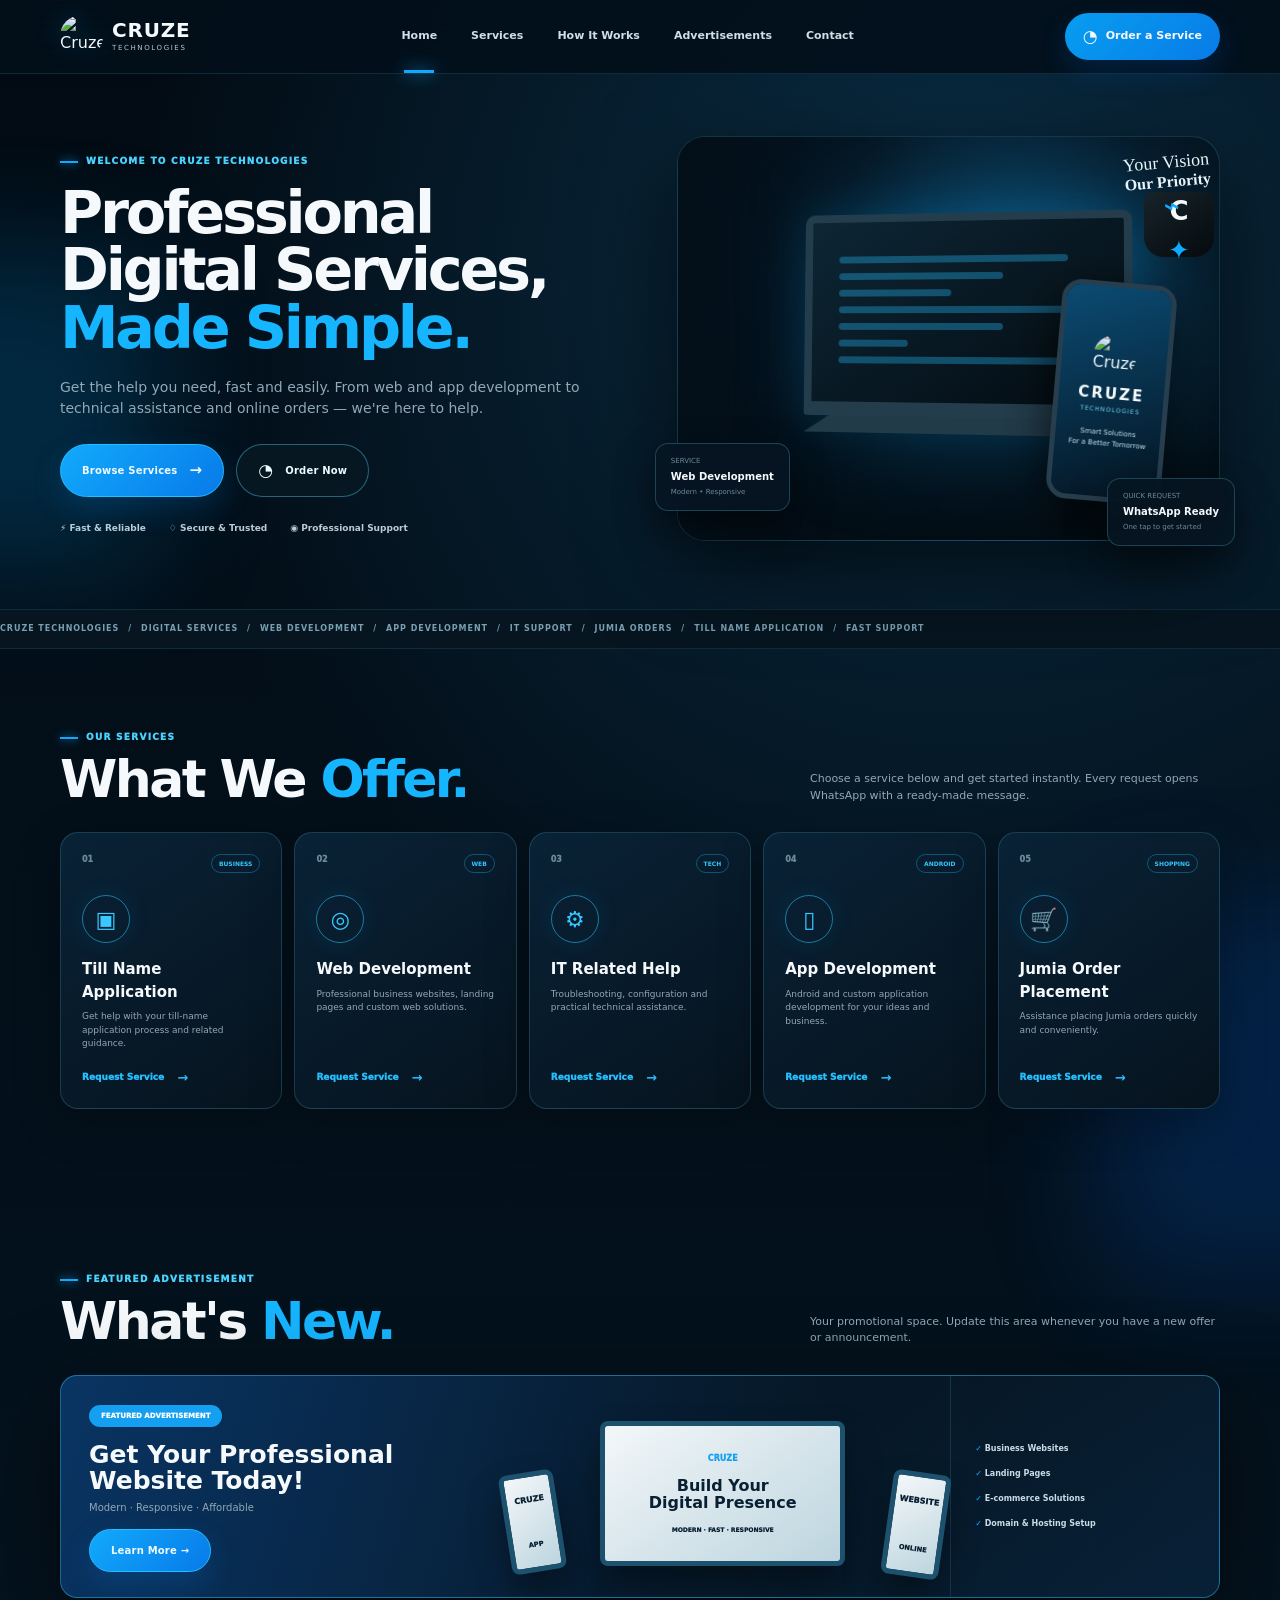
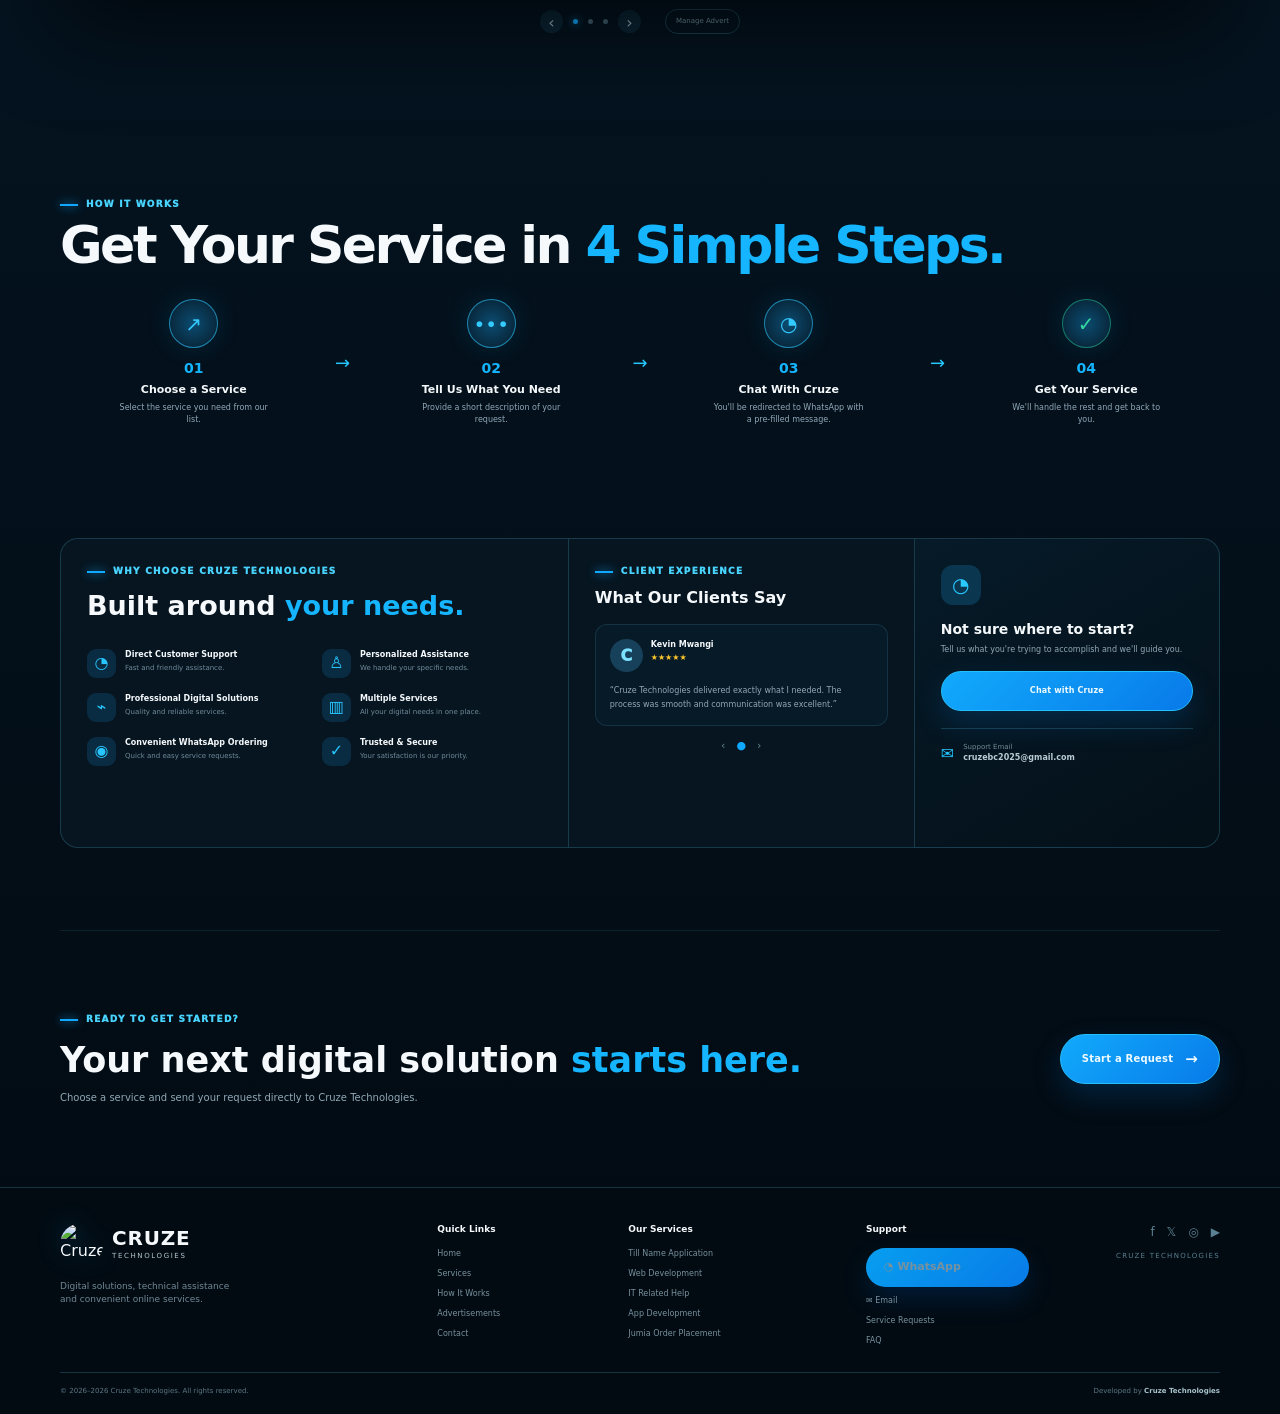
==== commit 780c55e4: "Install Vercel Web Analytics with docs ## Vercel Web Analytics Installation  ### Summary Successfull" ====
--- a/index.html
+++ b/index.html
@@ -5,6 +5,10 @@
 <meta name="theme-color" content="#03101d"><meta name="description" content="Cruze Technologies — professional digital services and convenient online service requests.">
 <title>Cruze Technologies | Digital Services Made Simple</title>
 <link rel="icon" href="assets/cruze-logo.png"><link rel="stylesheet" href="styles.css">
+<script>
+  window.va = window.va || function () { (window.vaq = window.vaq || []).push(arguments); };
+</script>
+<script defer src="/_vercel/insights/script.js"></script>
 </head>
 <body>
 <div class="ambient ambient-a"></div><div class="ambient ambient-b"></div>
